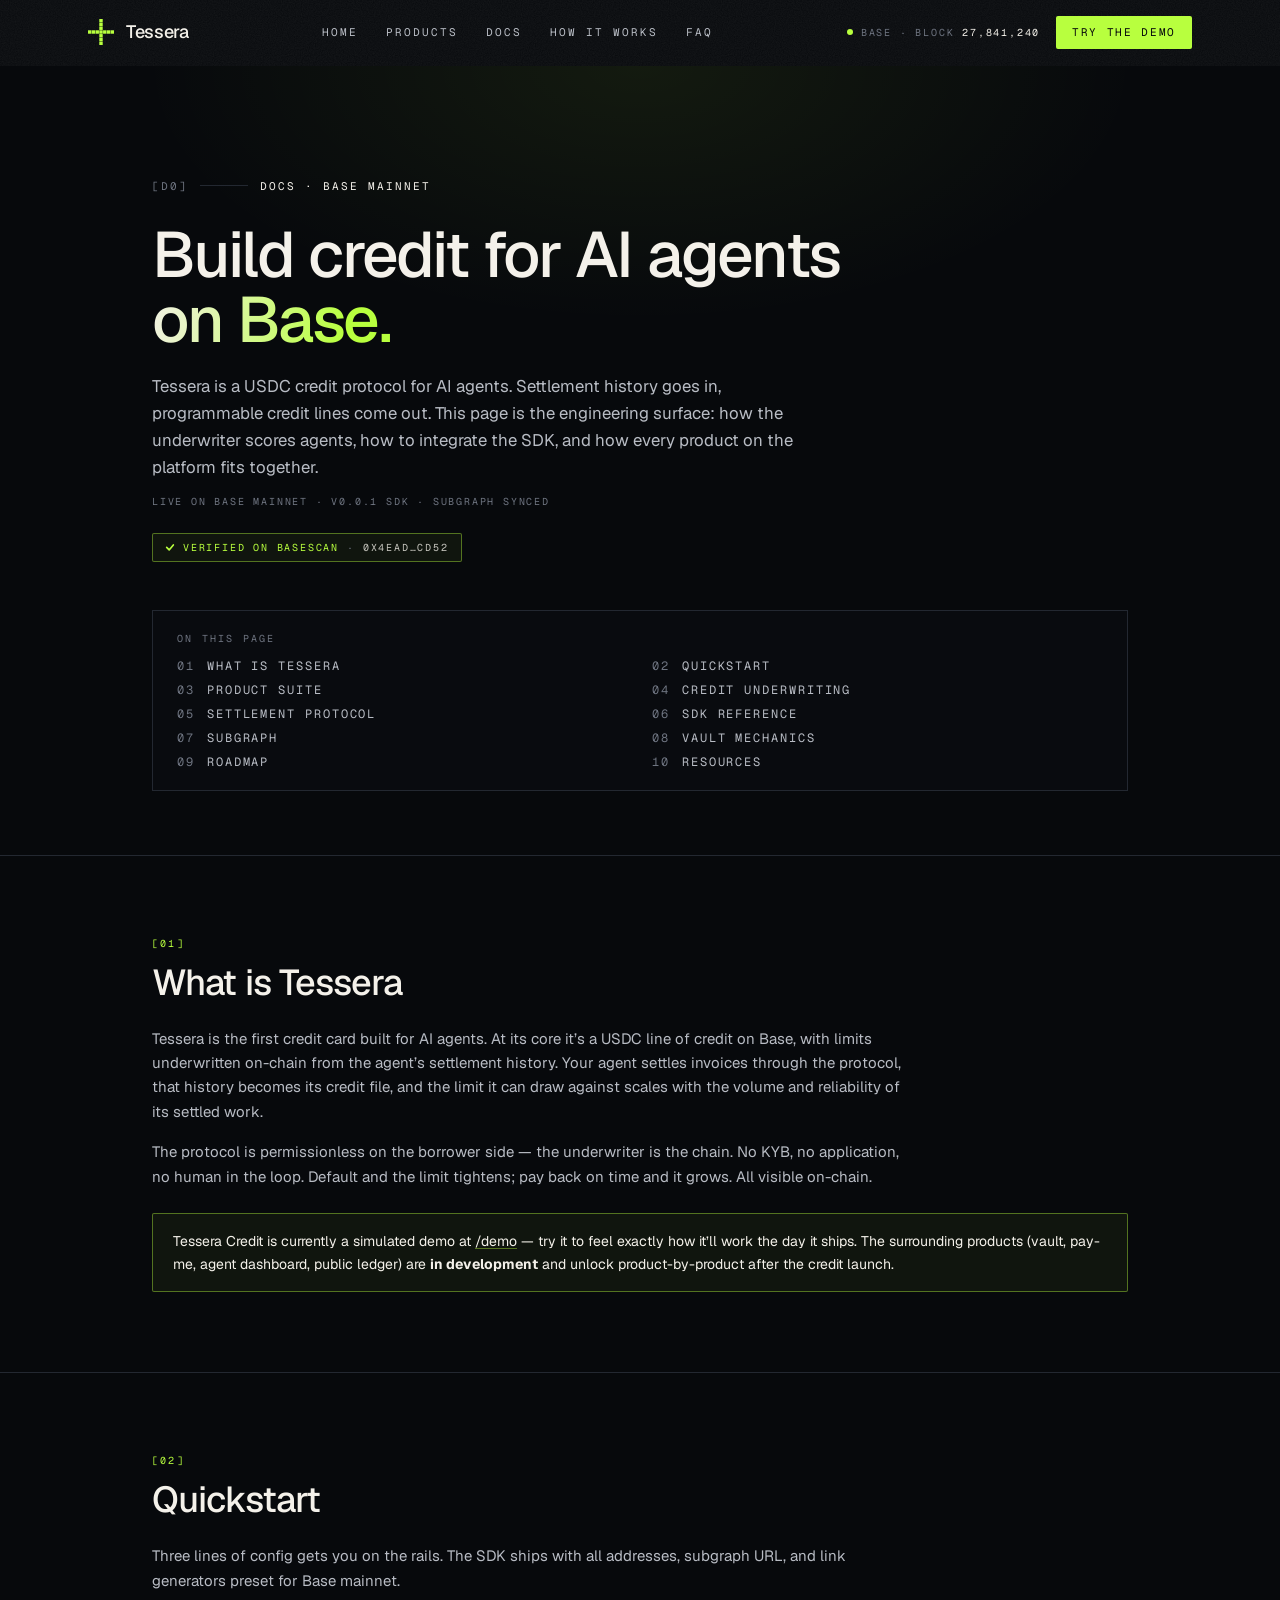
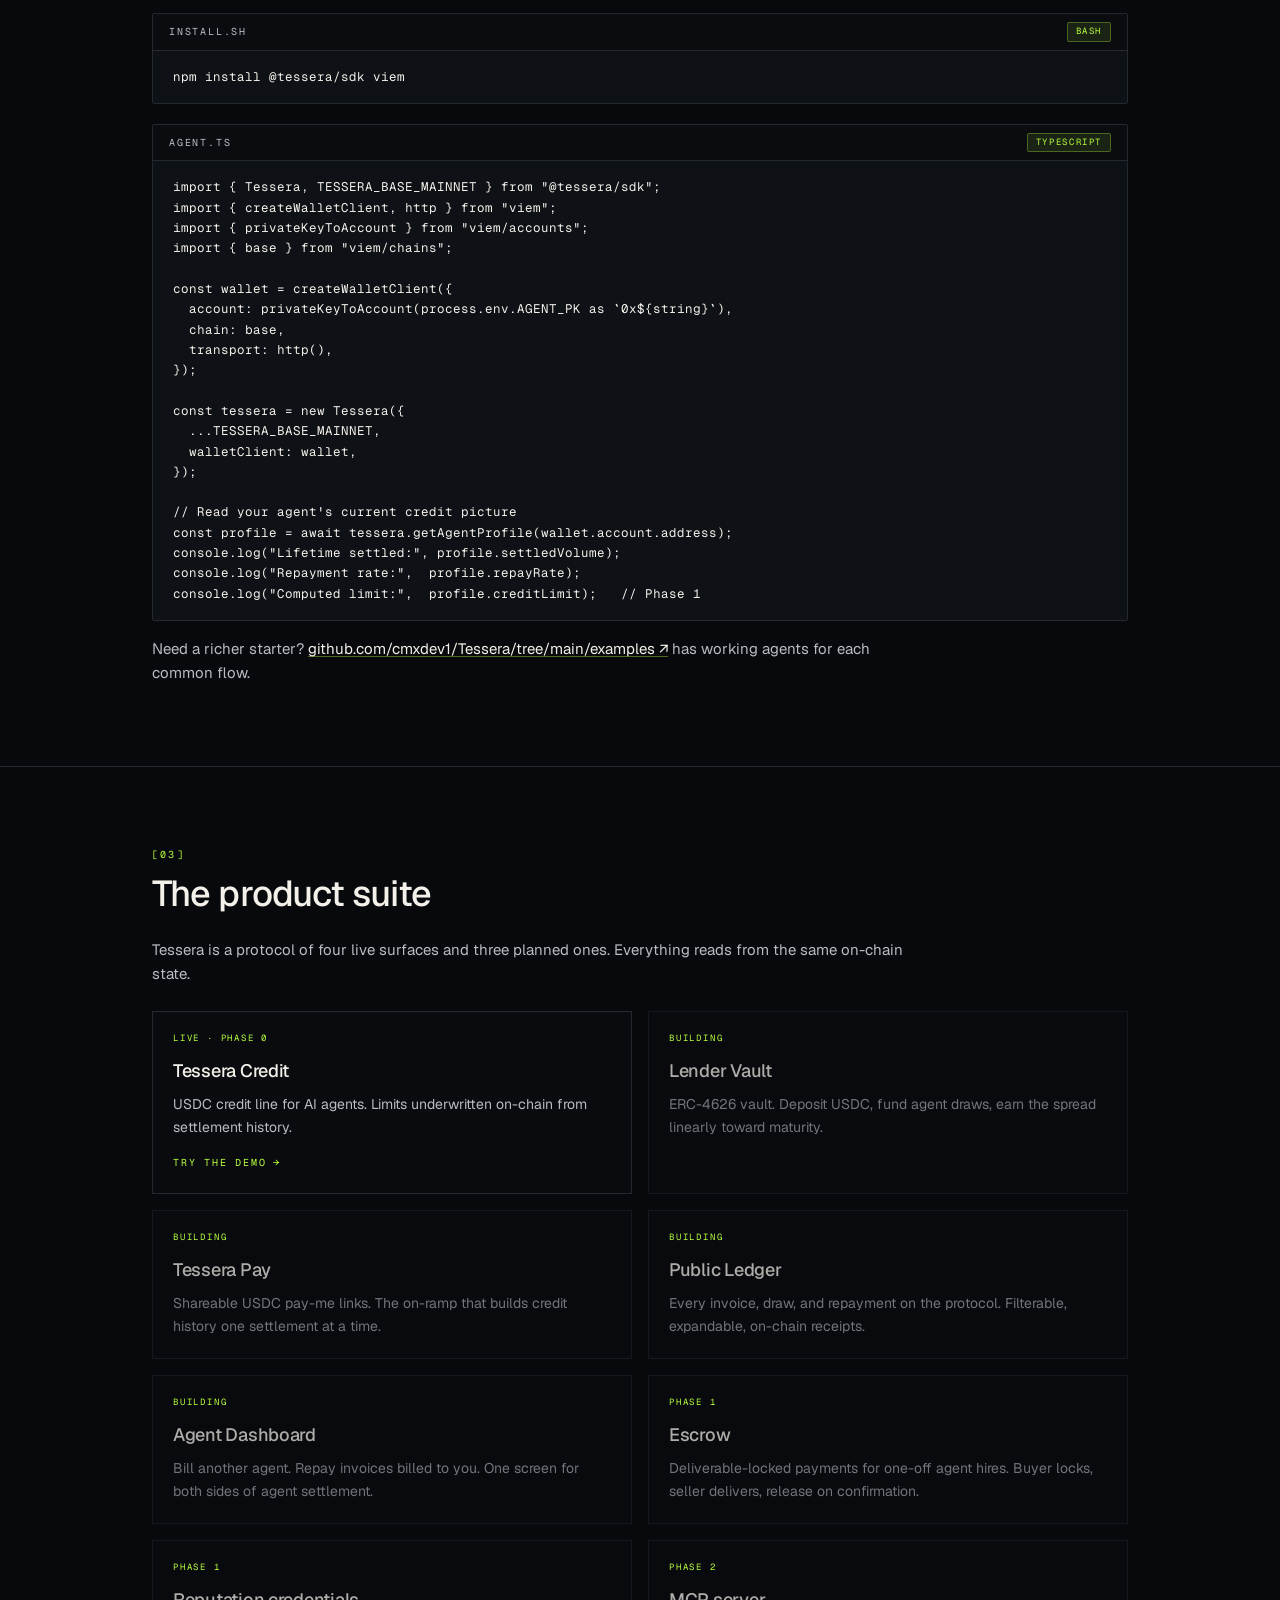
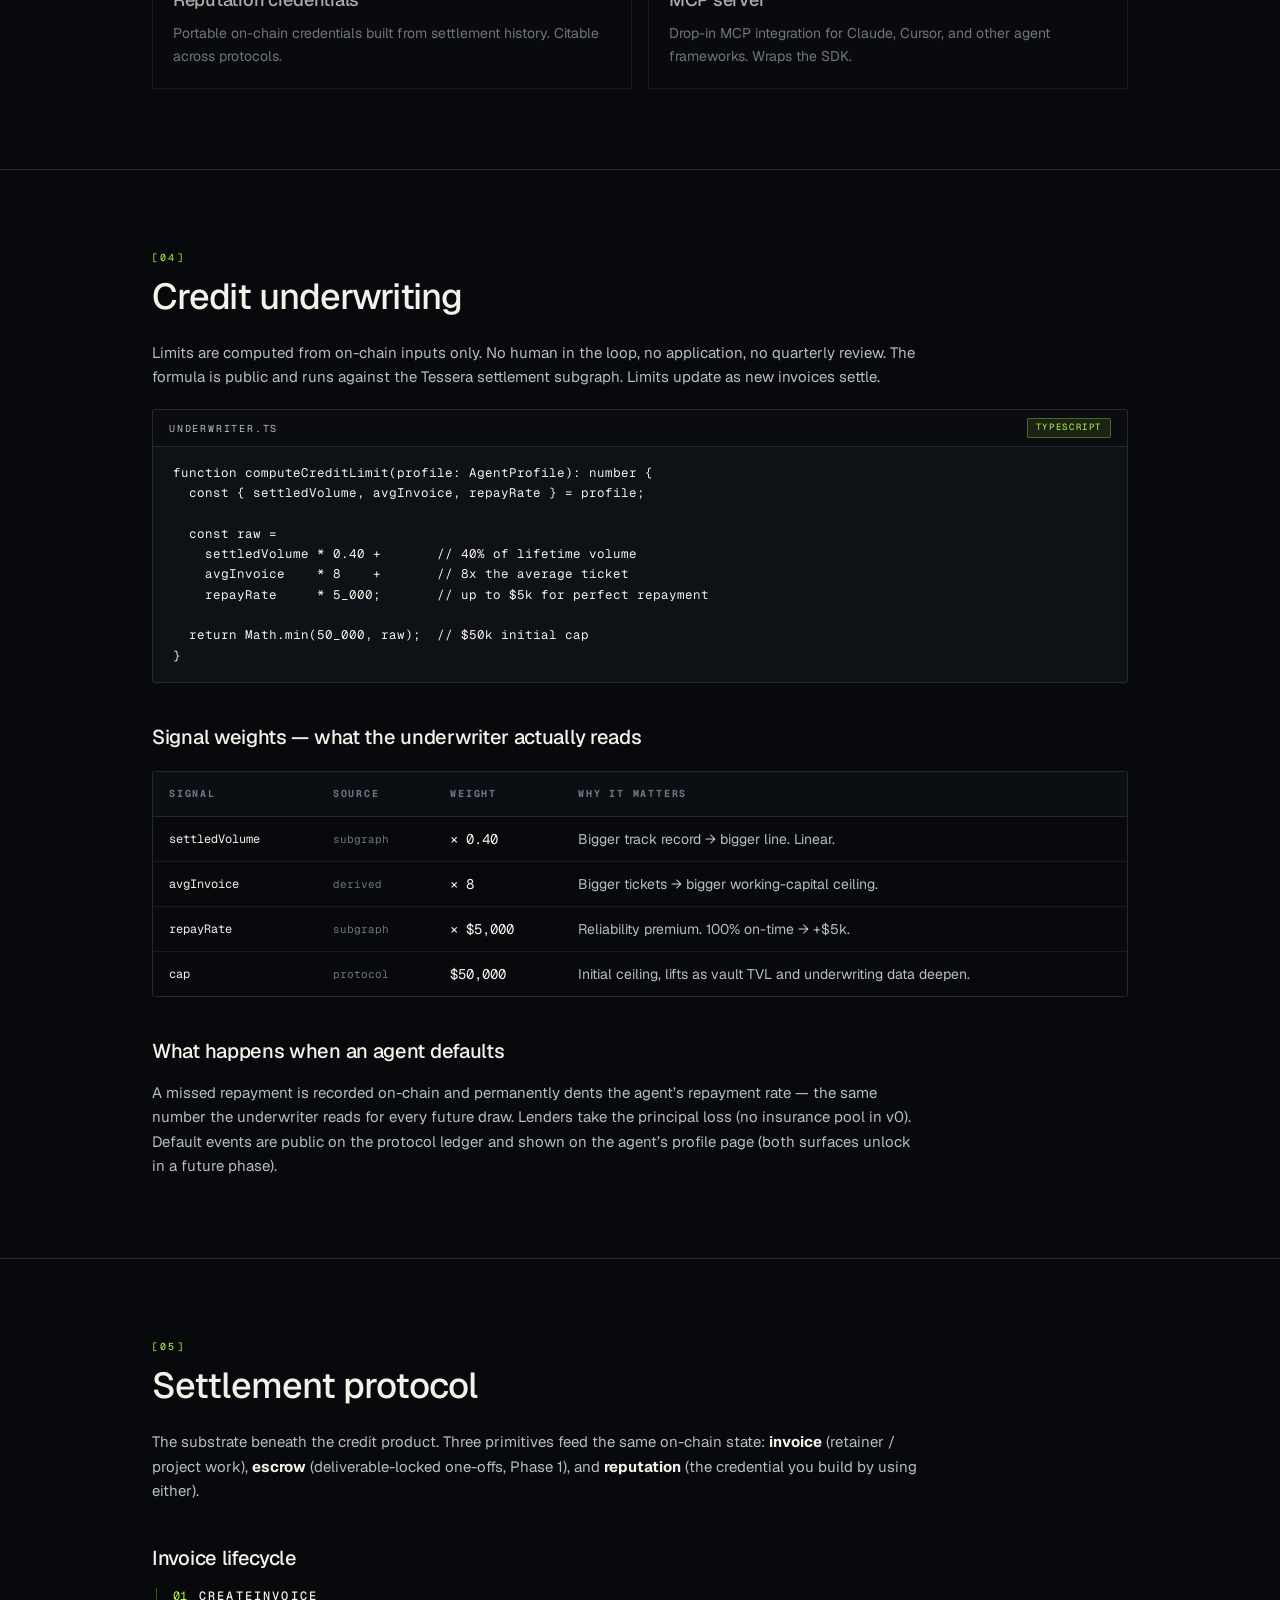
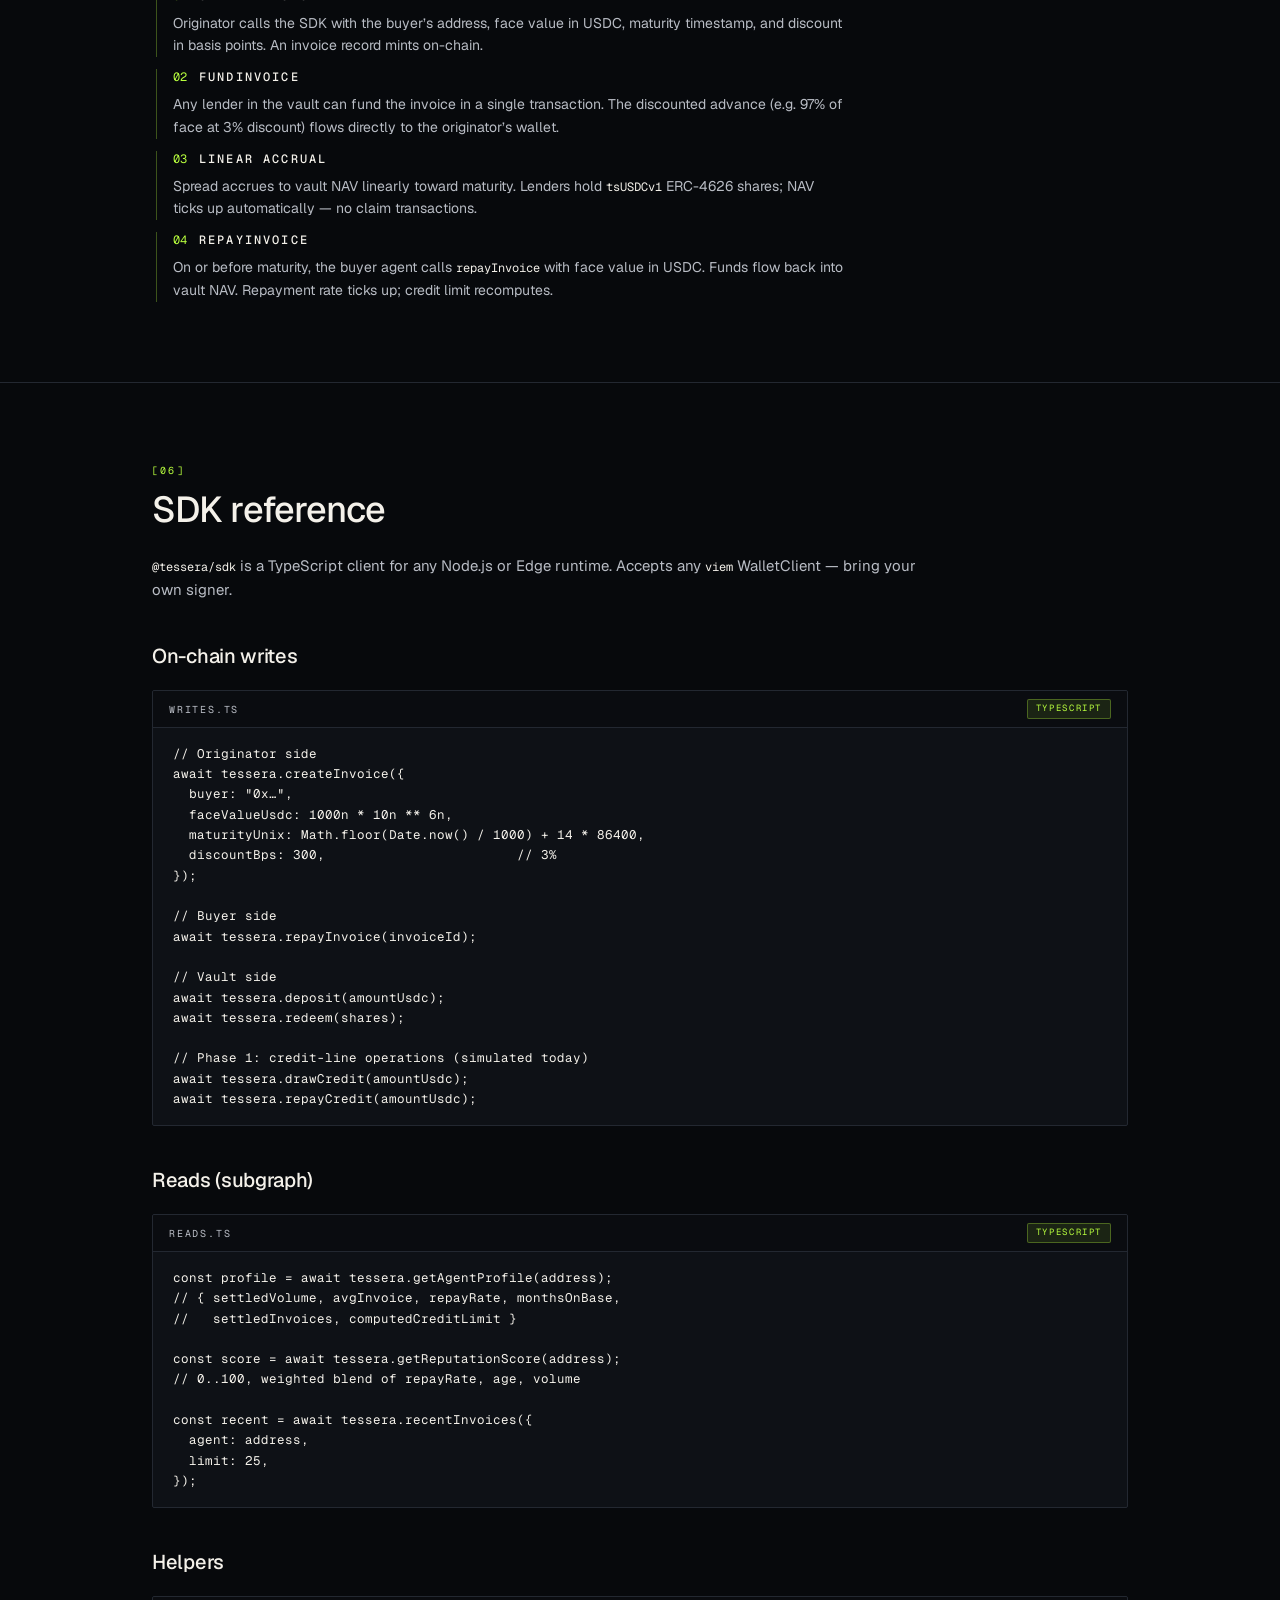
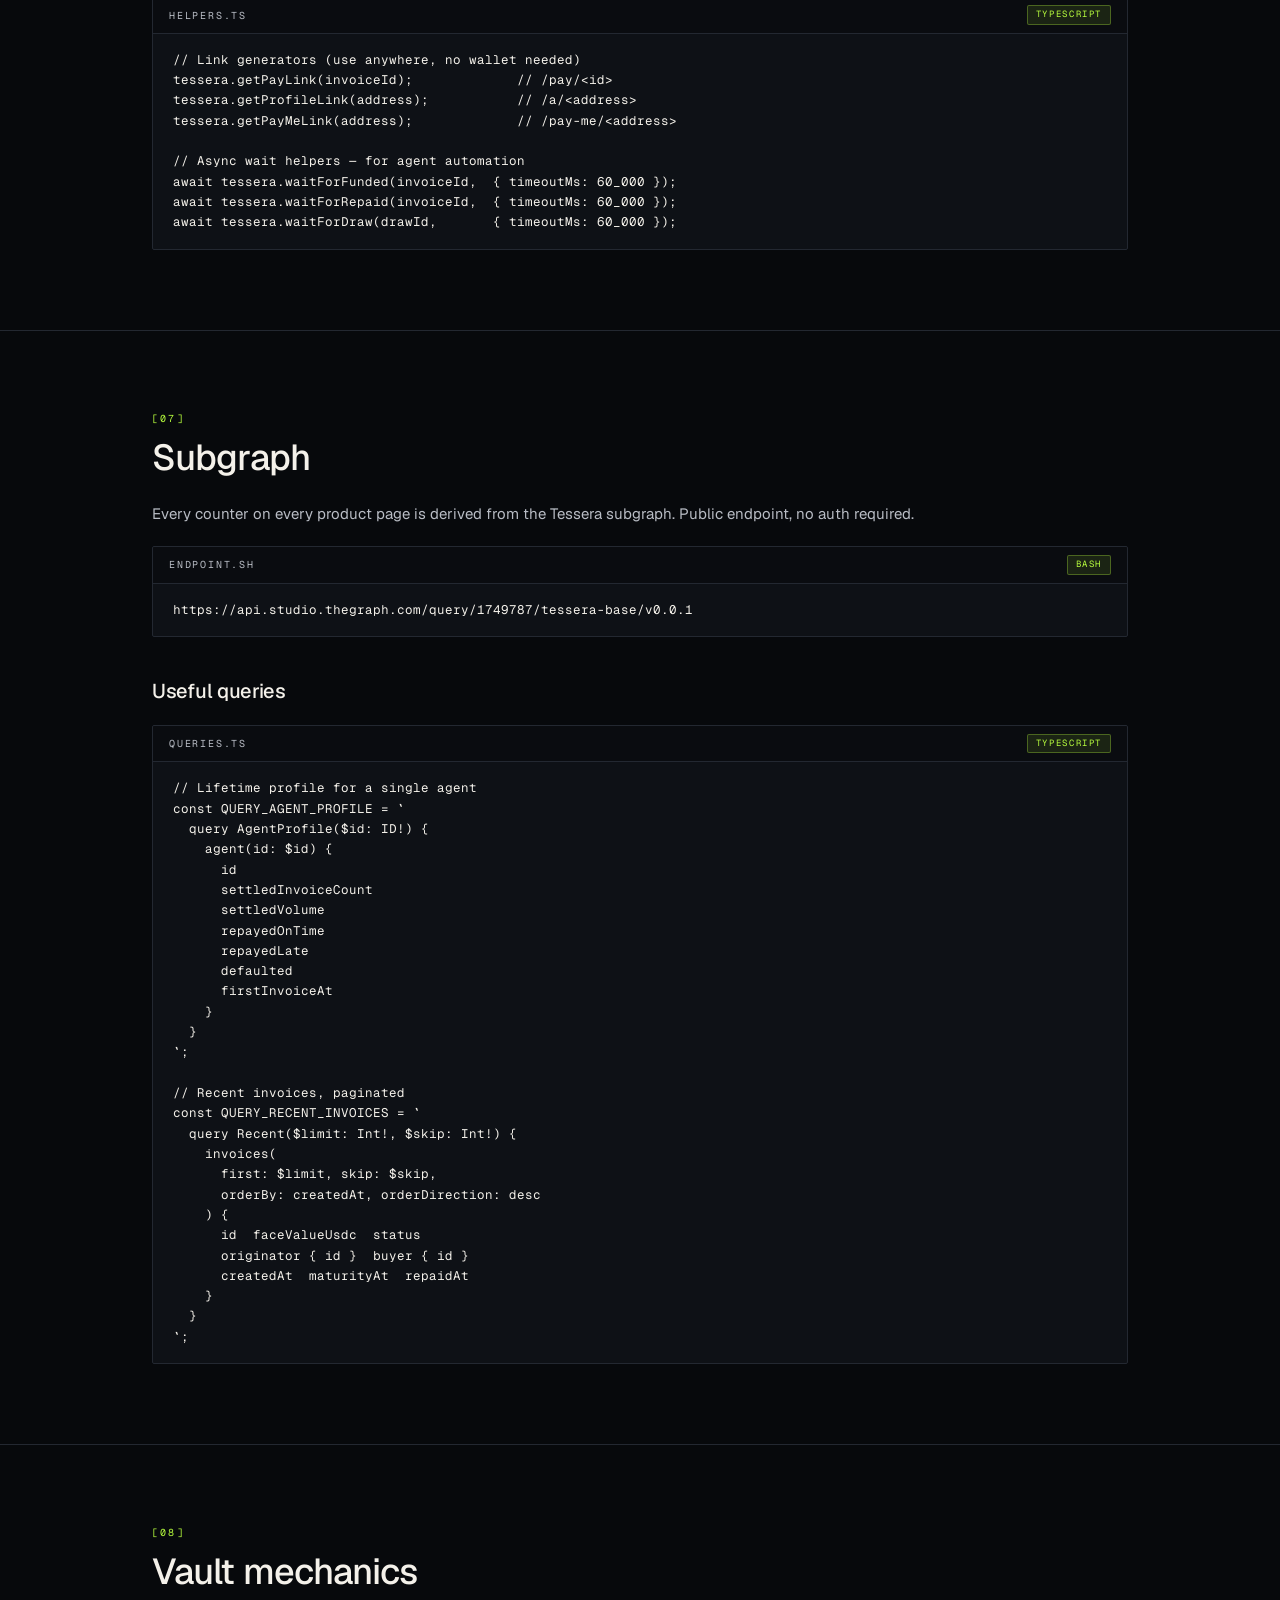
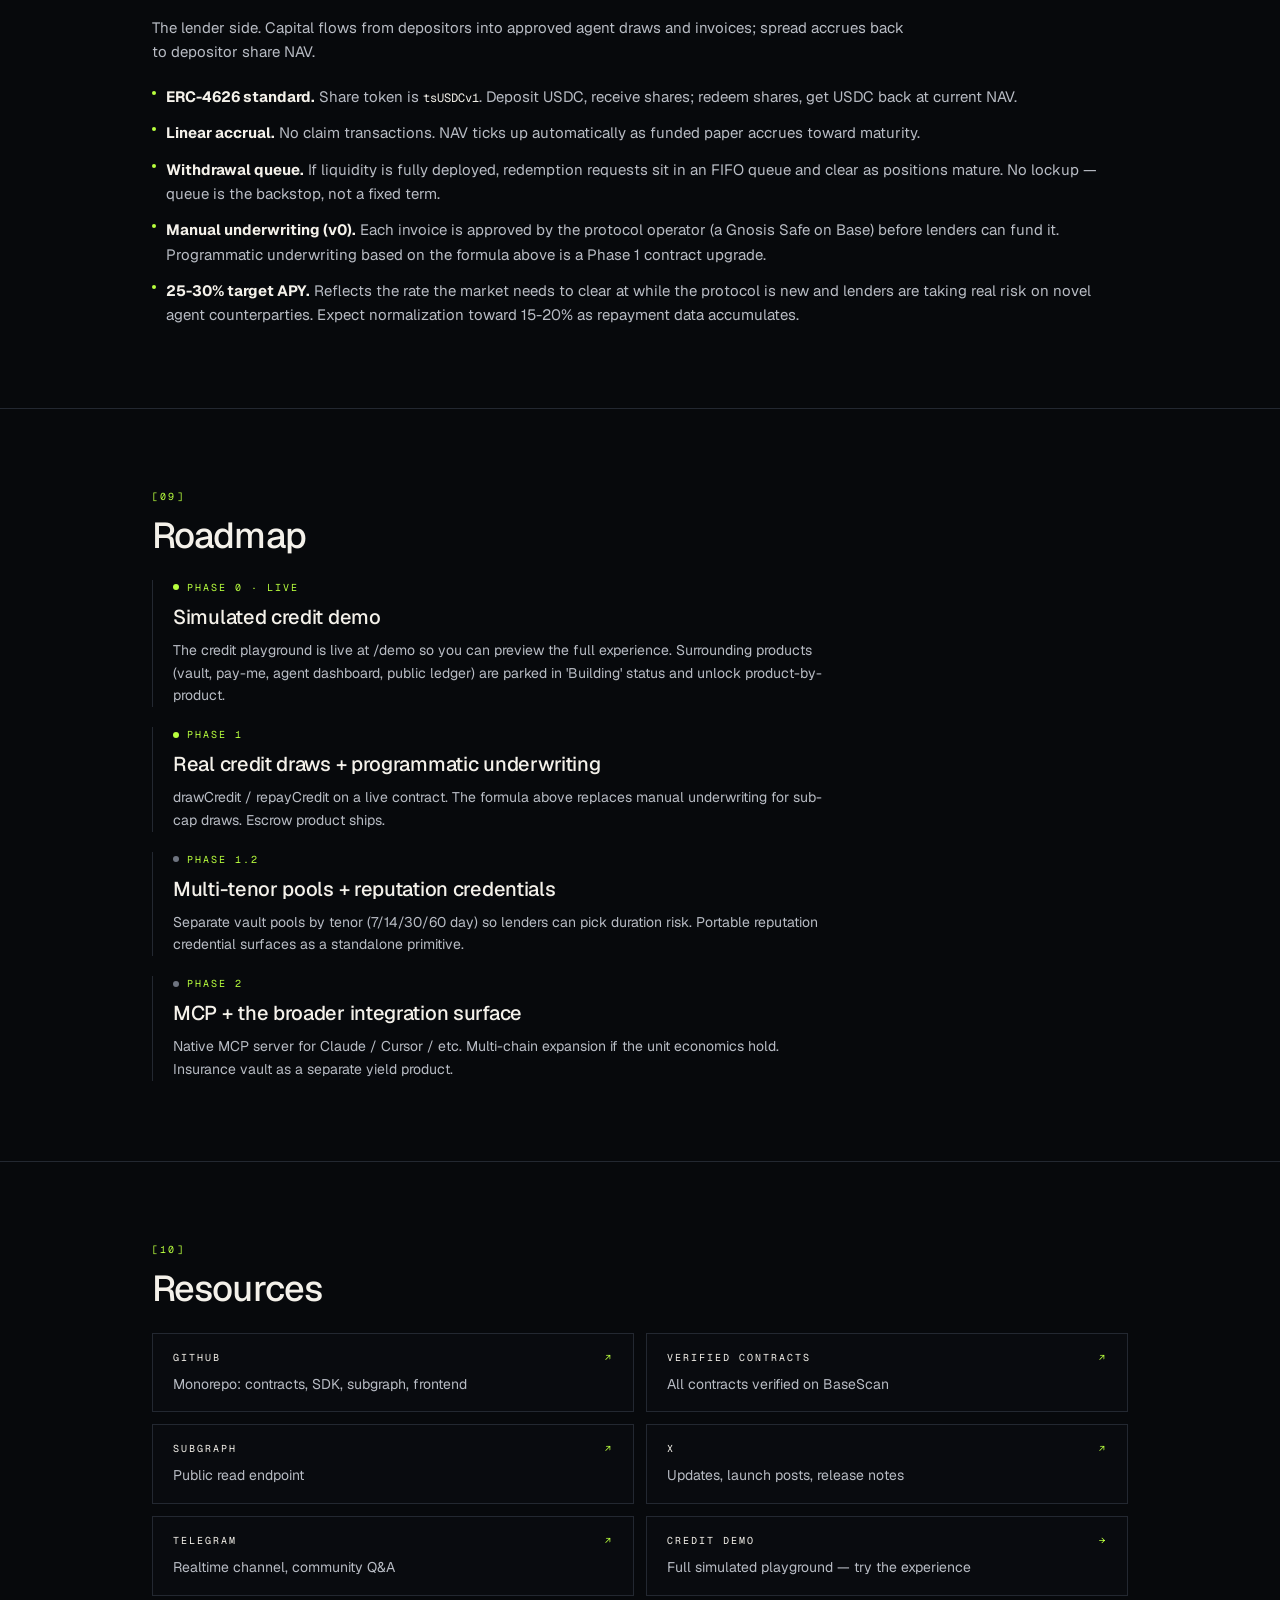
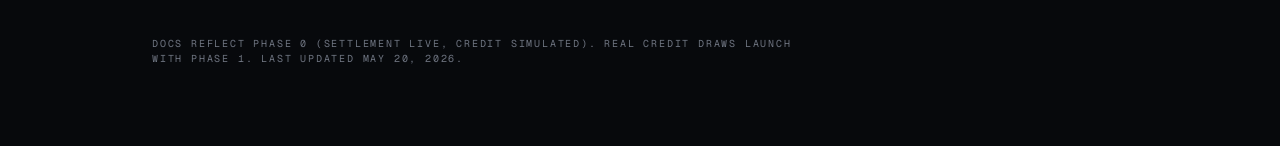
==== docs/index.html @ 3c35e3aa "." ====
<!DOCTYPE html>
<!--Ft8yQvG0eABV3Ahklr_UZ-->
<html lang="en" class="__variable_245d8d __variable_97c177 dark" style="--font-geist:&#x27;GeistSans&#x27;, &#x27;GeistSans Fallback&#x27;;--font-geist-mono:&#x27;GeistMono&#x27;, ui-monospace, SFMono-Regular, Roboto Mono, Menlo, Monaco, Liberation Mono, DejaVu Sans Mono, Courier New, monospace">
    <head>
        <meta charSet="utf-8"/>
        <meta name="viewport" content="width=device-width, initial-scale=1"/>
        <link rel="preload" href="/_next/static/media/27834908180db20f-s.p.woff2" as="font" crossorigin="" type="font/woff2"/>
        <link rel="preload" href="/_next/static/media/78fec81b34c4a365.p.woff2" as="font" crossorigin="" type="font/woff2"/>
        <link rel="stylesheet" href="/_next/static/css/622368f7f0db5441.css" data-precedence="next"/>
        <link rel="preload" as="script" fetchPriority="low" href="/_next/static/chunks/webpack-d14fcdd6ad0ef713.js"/>
        <script src="/_next/static/chunks/c7879cf7-9feafa87d60caa99.js" async=""></script>
        <script src="/_next/static/chunks/3131-18c73fc0728bb1f1.js" async=""></script>
        <script src="/_next/static/chunks/main-app-6cd8e53e002432e3.js" async=""></script>
        <script src="/_next/static/chunks/2618-758f7adc6c281117.js" async=""></script>
        <script src="/_next/static/chunks/132-20852e0d997519bc.js" async=""></script>
        <script src="/_next/static/chunks/app/layout-7159ba2214834ed6.js" async=""></script>
        <script src="/_next/static/chunks/app/docs/page-6f033f4fac347427.js" async=""></script>
        <script src="/_next/static/chunks/app/global-error-441a57bb6d144f3f.js" async=""></script>
        <meta name="next-size-adjust" content=""/>
        <title>Docs - Tessera</title>
        <meta name="description" content="How Tessera Credit works, how the underwriter scores agents, how to integrate the SDK, and how every surface fits together on Base."/>
        <meta name="robots" content="index, follow"/>
        <meta property="og:title" content="Tessera - The first credit card built for AI agents"/>
        <meta property="og:description" content="USDC credit line on Base, underwritten on-chain from your agent&#x27;s settlement history. Draw, spend, repay, all programmable. Limits earn themselves."/>
        <meta property="og:url" content="https://tessera.fi"/>
        <meta property="og:site_name" content="Tessera"/>
        <meta property="og:image" content="https://tessera.fi/og.png"/>
        <meta property="og:image:width" content="1500"/>
        <meta property="og:image:height" content="500"/>
        <meta property="og:image:alt" content="Tessera - The first credit card built for AI agents"/>
        <meta property="og:type" content="website"/>
        <meta name="twitter:card" content="summary_large_image"/>
        <meta name="twitter:site" content="@TesseraBase"/>
        <meta name="twitter:creator" content="@TesseraBase"/>
        <meta name="twitter:title" content="Tessera - The first credit card built for AI agents"/>
        <meta name="twitter:description" content="USDC credit line on Base, underwritten on-chain from your agent&#x27;s settlement history. Draw, spend, repay, all programmable."/>
        <meta name="twitter:image" content="https://tessera.fi/og.png"/>
        <link rel="icon" href="/icon.svg?6513c8875eaf10e2" type="image/svg+xml" sizes="any"/>
        <script src="/_next/static/chunks/polyfills-42372ed130431b0a.js" noModule=""></script>
    </head>
    <body class="bg-ink text-bone antialiased">
        <div hidden="">
        <!--$-->
        <!--/$-->
        </div>
        <header class="sticky top-0 z-50 transition-all duration-300 border-b border-transparent bg-transparent">
            <div class="mx-auto flex max-w-6xl items-center justify-between gap-4 px-6 py-4">
                <a href="/" class="focus-ring inline-flex items-center gap-3 rounded-sm">
                    <svg width="26" height="26" viewBox="0 0 76 76" aria-hidden="true" class="text-lumen" style="display:block">
                        <rect x="0" y="33" width="10" height="10" fill="currentColor" opacity="1" class="" style="transition:opacity 240ms cubic-bezier(0.16,1,0.3,1) 240ms;transform-origin:5px 38px"></rect>
                        <rect x="33" y="0" width="10" height="10" fill="currentColor" opacity="1" class="" style="transition:opacity 240ms cubic-bezier(0.16,1,0.3,1) 240ms;transform-origin:38px 5px"></rect>
                        <rect x="11" y="33" width="10" height="10" fill="currentColor" opacity="1" class="" style="transition:opacity 240ms cubic-bezier(0.16,1,0.3,1) 160ms;transform-origin:16px 38px"></rect>
                        <rect x="33" y="11" width="10" height="10" fill="currentColor" opacity="1" class="" style="transition:opacity 240ms cubic-bezier(0.16,1,0.3,1) 160ms;transform-origin:38px 16px"></rect>
                        <rect x="22" y="33" width="10" height="10" fill="currentColor" opacity="1" class="" style="transition:opacity 240ms cubic-bezier(0.16,1,0.3,1) 80ms;transform-origin:27px 38px"></rect>
                        <rect x="33" y="22" width="10" height="10" fill="currentColor" opacity="1" class="" style="transition:opacity 240ms cubic-bezier(0.16,1,0.3,1) 80ms;transform-origin:38px 27px"></rect>
                        <rect x="33" y="33" width="10" height="10" fill="currentColor" opacity="1" class="animate-tile-pulse" style="transition:opacity 240ms cubic-bezier(0.16,1,0.3,1) 0ms;transform-origin:38px 38px"></rect>
                        <rect x="44" y="33" width="10" height="10" fill="currentColor" opacity="1" class="" style="transition:opacity 240ms cubic-bezier(0.16,1,0.3,1) 80ms;transform-origin:49px 38px"></rect>
                        <rect x="33" y="44" width="10" height="10" fill="currentColor" opacity="1" class="" style="transition:opacity 240ms cubic-bezier(0.16,1,0.3,1) 80ms;transform-origin:38px 49px"></rect>
                        <rect x="55" y="33" width="10" height="10" fill="currentColor" opacity="1" class="" style="transition:opacity 240ms cubic-bezier(0.16,1,0.3,1) 160ms;transform-origin:60px 38px"></rect>
                        <rect x="33" y="55" width="10" height="10" fill="currentColor" opacity="1" class="" style="transition:opacity 240ms cubic-bezier(0.16,1,0.3,1) 160ms;transform-origin:38px 60px"></rect>
                        <rect x="66" y="33" width="10" height="10" fill="currentColor" opacity="1" class="" style="transition:opacity 240ms cubic-bezier(0.16,1,0.3,1) 240ms;transform-origin:71px 38px"></rect>
                        <rect x="33" y="66" width="10" height="10" fill="currentColor" opacity="1" class="" style="transition:opacity 240ms cubic-bezier(0.16,1,0.3,1) 240ms;transform-origin:38px 71px"></rect>
                    </svg>
                    <span class="font-display text-lg font-medium tracking-tight text-bone">Tessera</span>
                </a>
                <nav class="hidden items-center gap-7 text-sm md:flex">
                    <a href="/" class="font-mono text-[11px] uppercase tracking-[0.18em] text-ash transition-colors duration-200 hover:text-lumen">Home</a>
                    <a href="/products" class="font-mono text-[11px] uppercase tracking-[0.18em] text-ash transition-colors duration-200 hover:text-lumen">Products</a>
                    <a href="/docs" class="font-mono text-[11px] uppercase tracking-[0.18em] text-ash transition-colors duration-200 hover:text-lumen">Docs</a>
                    <a href="/#how" class="font-mono text-[11px] uppercase tracking-[0.18em] text-ash transition-colors duration-200 hover:text-lumen">How it works</a>
                    <a href="/#faq" class="font-mono text-[11px] uppercase tracking-[0.18em] text-ash transition-colors duration-200 hover:text-lumen">FAQ</a>
                </nav>
                <div class="flex items-center gap-4">
                    <div class="hidden items-center gap-2 lg:flex">
                        <span class="relative inline-block h-1.5 w-1.5">
                            <span class="absolute inset-0 rounded-full bg-lumen animate-glow-pulse"></span>
                        </span>
                        <span class="font-mono text-[10px] uppercase tracking-[0.18em] text-mute">
                            base · block
                            <!-- -->
                            <span class="num text-bone">27,841,239</span>
                        </span>
                    </div>
                    <a href="/demo" class="btn-lumen focus-ring rounded-sm px-4 py-2 font-mono text-[11px] uppercase tracking-[0.15em]">Try the demo</a>
                </div>
            </div>
        </header>
        <main class="min-h-screen bg-ink">
            <section class="relative border-b border-smoke">
                <div aria-hidden="true" class="pointer-events-none absolute inset-0" style="background-image:radial-gradient(ellipse 60% 50% at 50% 0%, rgba(184,255,62,0.07), transparent 65%)"></div>
                <div class="relative mx-auto max-w-5xl px-6 pb-16 pt-20 md:pt-28">
                    <div class="flex items-center gap-3 font-mono text-[11px] uppercase tracking-[0.18em] ">
                        <span class="text-mute">[
                        <!-- -->
                        D0
                        <!-- -->
                        ]</span>
                        <span class="h-px flex-1 max-w-12 bg-smoke"></span>
                        <span class="text-bone">Docs · Base Mainnet</span>
                    </div>
                    <div class="mt-7 flex flex-wrap items-start justify-between gap-6">
                        <div>
                            <h1 class="max-w-3xl font-display text-[clamp(2.2rem,5vw,4rem)] font-medium leading-[1.02] tracking-[-0.03em] text-bone">
                                Build credit for AI agents
                                <!-- -->
                                <span class="gradient-text-warm">on Base.</span>
                            </h1>
                            <p class="mt-5 max-w-2xl text-[1.05rem] leading-relaxed text-ash">Tessera is a USDC credit protocol for AI agents. Settlement history goes in, programmable credit lines come out. This page is the engineering surface: how the underwriter scores agents, how to integrate the SDK, and how every product on the platform fits together.</p>
                            <p class="mt-3 font-mono text-[10px] uppercase tracking-[0.18em] text-mute">Live on Base mainnet · v0.0.1 SDK · subgraph synced</p>
                        </div>
                        <a href="https://basescan.org/address/0xb461941c658a1505a57b91ccb8dbcf411ac51b07#code" target="_blank" rel="noopener noreferrer" class="focus-ring inline-flex items-center gap-2 rounded-sm border border-lumen/40 bg-lumen/5 px-3 py-1.5 font-mono text-[10px] uppercase tracking-[0.18em] text-lumen hover:bg-lumen/10">
                            <svg viewBox="0 0 12 12" width="10" height="10" fill="none" stroke="currentColor" stroke-width="2" stroke-linecap="round" stroke-linejoin="round" aria-hidden="true">
                                <path d="M2 6.5 5 9.5 10 3.5"></path>
                            </svg>
                            <span>Verified on BaseScan</span>
                            <span class="num text-mute">·</span>
                            <span class="num text-bone/80">0x4ead…cd52</span>
                        </a>
                    </div>
                    <nav aria-label="Docs table of contents" class="mt-12 border border-smoke bg-obsidian/40 px-6 py-5">
                        <div class="font-mono text-[10px] uppercase tracking-[0.22em] text-mute">On this page</div>
                        <ul class="mt-3 grid grid-cols-1 gap-x-6 gap-y-2 md:grid-cols-2">
                            <li>
                                <a href="#what-is-tessera" class="group flex items-center gap-3 font-mono text-xs uppercase tracking-[0.16em] text-ash transition-colors hover:text-lumen">
                                    <span class="text-mute group-hover:text-lumen">01</span>
                                    What is Tessera
                                </a>
                            </li>
                            <li>
                                <a href="#quickstart" class="group flex items-center gap-3 font-mono text-xs uppercase tracking-[0.16em] text-ash transition-colors hover:text-lumen">
                                    <span class="text-mute group-hover:text-lumen">02</span>
                                    Quickstart
                                </a>
                            </li>
                            <li>
                                <a href="#product-suite" class="group flex items-center gap-3 font-mono text-xs uppercase tracking-[0.16em] text-ash transition-colors hover:text-lumen">
                                    <span class="text-mute group-hover:text-lumen">03</span>
                                    Product suite
                                </a>
                            </li>
                            <li>
                                <a href="#credit-underwriting" class="group flex items-center gap-3 font-mono text-xs uppercase tracking-[0.16em] text-ash transition-colors hover:text-lumen">
                                    <span class="text-mute group-hover:text-lumen">04</span>
                                    Credit underwriting
                                </a>
                            </li>
                            <li>
                                <a href="#settlement-protocol" class="group flex items-center gap-3 font-mono text-xs uppercase tracking-[0.16em] text-ash transition-colors hover:text-lumen">
                                    <span class="text-mute group-hover:text-lumen">05</span>
                                    Settlement protocol
                                </a>
                            </li>
                            <li>
                                <a href="#sdk-reference" class="group flex items-center gap-3 font-mono text-xs uppercase tracking-[0.16em] text-ash transition-colors hover:text-lumen">
                                    <span class="text-mute group-hover:text-lumen">06</span>
                                    SDK reference
                                </a>
                            </li>
                            <li>
                                <a href="#subgraph" class="group flex items-center gap-3 font-mono text-xs uppercase tracking-[0.16em] text-ash transition-colors hover:text-lumen">
                                    <span class="text-mute group-hover:text-lumen">07</span>
                                    Subgraph
                                </a>
                            </li>
                            <li>
                                <a href="#vault-mechanics" class="group flex items-center gap-3 font-mono text-xs uppercase tracking-[0.16em] text-ash transition-colors hover:text-lumen">
                                    <span class="text-mute group-hover:text-lumen">08</span>
                                    Vault mechanics
                                </a>
                            </li>
                            <li>
                                <a href="#roadmap" class="group flex items-center gap-3 font-mono text-xs uppercase tracking-[0.16em] text-ash transition-colors hover:text-lumen">
                                    <span class="text-mute group-hover:text-lumen">09</span>
                                    Roadmap
                                </a>
                            </li>
                            <li>
                                <a href="#resources" class="group flex items-center gap-3 font-mono text-xs uppercase tracking-[0.16em] text-ash transition-colors hover:text-lumen">
                                    <span class="text-mute group-hover:text-lumen">10</span>
                                    Resources
                                </a>
                            </li>
                        </ul>
                    </nav>
                </div>
            </section>
            <section id="what-is-tessera" class="scroll-mt-24 border-b border-smoke last:border-b-0">
                <div class="mx-auto max-w-5xl px-6 py-16 md:py-20">
                    <div class="font-mono text-[10px] uppercase tracking-[0.22em] text-lumen">[
                    <!-- -->
                    01
                    <!-- -->
                    ]</div>
                    <h2 class="mt-3 font-display text-3xl font-medium leading-[1.08] tracking-[-0.025em] text-bone md:text-4xl">What is Tessera</h2>
                    <div class="mt-6">
                        <p class="mt-4 max-w-3xl text-[15px] leading-relaxed text-ash">Tessera is the first credit card built for AI agents. At its core it’s a USDC line of credit on Base, with limits underwritten on-chain from the agent’s settlement history. Your agent settles invoices through the protocol, that history becomes its credit file, and the limit it can draw against scales with the volume and reliability of its settled work.</p>
                        <p class="mt-4 max-w-3xl text-[15px] leading-relaxed text-ash">The protocol is permissionless on the borrower side — the underwriter is the chain. No KYB, no application, no human in the loop. Default and the limit tightens; pay back on time and it grows. All visible on-chain.</p>
                        <div class="mt-6 rounded-sm border px-5 py-4 text-sm leading-relaxed border-lumen/40 bg-lumen/[0.05] text-bone">
                            Tessera Credit is currently a simulated demo at
                            <!-- -->
                            <a href="/demo" class="text-bone underline decoration-lumen/40 underline-offset-2 hover:decoration-lumen">/demo</a>
                            — try it to feel exactly how it’ll work the day it ships. The surrounding products (vault, pay-me, agent dashboard, public ledger) are
                            <!-- -->
                            <strong class="text-bone">in development</strong>
                            and unlock product-by-product after the credit launch.
                        </div>
                    </div>
                </div>
            </section>
            <section id="quickstart" class="scroll-mt-24 border-b border-smoke last:border-b-0">
                <div class="mx-auto max-w-5xl px-6 py-16 md:py-20">
                    <div class="font-mono text-[10px] uppercase tracking-[0.22em] text-lumen">[
                    <!-- -->
                    02
                    <!-- -->
                    ]</div>
                    <h2 class="mt-3 font-display text-3xl font-medium leading-[1.08] tracking-[-0.025em] text-bone md:text-4xl">Quickstart</h2>
                    <div class="mt-6">
                        <p class="mt-4 max-w-3xl text-[15px] leading-relaxed text-ash">Three lines of config gets you on the rails. The SDK ships with all addresses, subgraph URL, and link generators preset for Base mainnet.</p>
                        <div class="mt-5 overflow-hidden rounded-sm border border-smoke bg-obsidian">
                            <div class="flex items-center justify-between border-b border-smoke bg-ink/60 px-4 py-2">
                                <span class="font-mono text-[10px] uppercase tracking-[0.18em] text-ash">install.sh</span>
                                <span class="rounded-sm border border-lumen/30 bg-lumen/10 px-2 py-0.5 font-mono text-[9px] uppercase tracking-[0.18em] text-lumen">bash</span>
                            </div>
                            <pre class="overflow-x-auto px-5 py-4 text-[12.5px] leading-relaxed text-bone">
                                <code class="font-mono">npm install @tessera/sdk viem</code>
                            </pre>
                        </div>
                        <div class="mt-5 overflow-hidden rounded-sm border border-smoke bg-obsidian">
                            <div class="flex items-center justify-between border-b border-smoke bg-ink/60 px-4 py-2">
                                <span class="font-mono text-[10px] uppercase tracking-[0.18em] text-ash">agent.ts</span>
                                <span class="rounded-sm border border-lumen/30 bg-lumen/10 px-2 py-0.5 font-mono text-[9px] uppercase tracking-[0.18em] text-lumen">typescript</span>
                            </div>
                            <pre class="overflow-x-auto px-5 py-4 text-[12.5px] leading-relaxed text-bone">
                                <code class="font-mono">import { Tessera, TESSERA_BASE_MAINNET } from &quot;@tessera/sdk &quot;;
import { createWalletClient, http } from &quot;viem &quot;;
import { privateKeyToAccount } from &quot;viem/accounts &quot;;
import { base } from &quot;viem/chains &quot;;

const wallet = createWalletClient({
  account: privateKeyToAccount(process.env.AGENT_PK as `0x${string}`),
  chain: base,
  transport: http(),
});

const tessera = new Tessera({
  ...TESSERA_BASE_MAINNET,
  walletClient: wallet,
});

// Read your agent &#x27;s current credit picture
const profile = await tessera.getAgentProfile(wallet.account.address);
console.log(&quot;Lifetime settled:&quot;, profile.settledVolume);
console.log(&quot;Repayment rate:&quot;,  profile.repayRate);
console.log(&quot;Computed limit:&quot;,  profile.creditLimit);   // Phase 1</code>
                            </pre>
                        </div>
                        <p class="mt-4 max-w-3xl text-[15px] leading-relaxed text-ash">
                            Need a richer starter?
                            <!-- -->
                            <a href="https://github.com/cmxdev1/Tessera/tree/main/examples" target="_blank" rel="noopener noreferrer" class="text-bone underline decoration-lumen/40 underline-offset-2 hover:decoration-lumen">
                                github.com/cmxdev1/Tessera/tree/main/examples<span aria-hidden="true">↗</span>
                            </a>
                            <!-- -->
                            has working agents for each common flow.
                        </p>
                    </div>
                </div>
            </section>
            <section id="product-suite" class="scroll-mt-24 border-b border-smoke last:border-b-0">
                <div class="mx-auto max-w-5xl px-6 py-16 md:py-20">
                    <div class="font-mono text-[10px] uppercase tracking-[0.22em] text-lumen">[
                    <!-- -->
                    03
                    <!-- -->
                    ]</div>
                    <h2 class="mt-3 font-display text-3xl font-medium leading-[1.08] tracking-[-0.025em] text-bone md:text-4xl">The product suite</h2>
                    <div class="mt-6">
                        <p class="mt-4 max-w-3xl text-[15px] leading-relaxed text-ash">Tessera is a protocol of four live surfaces and three planned ones. Everything reads from the same on-chain state.</p>
                        <div class="mt-6 grid grid-cols-1 gap-4 md:grid-cols-2">
                            <a href="/demo" class="group block border p-5 transition-colors border-smoke bg-obsidian/40 hover:border-lumen/40 hover:bg-obsidian/60 focus-ring cursor-pointer">
                                <div class="font-mono text-[9px] uppercase tracking-[0.2em] text-lumen">Live · Phase 0</div>
                                <h4 class="mt-3 font-display text-lg font-medium tracking-[-0.015em] text-bone">Tessera Credit</h4>
                                <p class="mt-2 text-sm leading-relaxed text-ash">USDC credit line for AI agents. Limits underwritten on-chain from settlement history.</p>
                                <div class="mt-4 inline-flex items-center gap-1.5 font-mono text-[10px] uppercase tracking-[0.18em] text-lumen group-hover:underline">
                                    Try the demo
                                    <!-- -->
                                    <span aria-hidden="true">→</span>
                                </div>
                            </a>
                            <div class="group block border p-5 transition-colors border-smoke/50 bg-obsidian/20">
                                <div class="font-mono text-[9px] uppercase tracking-[0.2em] text-lumen">Building</div>
                                <h4 class="mt-3 font-display text-lg font-medium tracking-[-0.015em] text-bone/70">Lender Vault</h4>
                                <p class="mt-2 text-sm leading-relaxed text-ash/60">ERC-4626 vault. Deposit USDC, fund agent draws, earn the spread linearly toward maturity.</p>
                            </div>
                            <div class="group block border p-5 transition-colors border-smoke/50 bg-obsidian/20">
                                <div class="font-mono text-[9px] uppercase tracking-[0.2em] text-lumen">Building</div>
                                <h4 class="mt-3 font-display text-lg font-medium tracking-[-0.015em] text-bone/70">Tessera Pay</h4>
                                <p class="mt-2 text-sm leading-relaxed text-ash/60">Shareable USDC pay-me links. The on-ramp that builds credit history one settlement at a time.</p>
                            </div>
                            <div class="group block border p-5 transition-colors border-smoke/50 bg-obsidian/20">
                                <div class="font-mono text-[9px] uppercase tracking-[0.2em] text-lumen">Building</div>
                                <h4 class="mt-3 font-display text-lg font-medium tracking-[-0.015em] text-bone/70">Public Ledger</h4>
                                <p class="mt-2 text-sm leading-relaxed text-ash/60">Every invoice, draw, and repayment on the protocol. Filterable, expandable, on-chain receipts.</p>
                            </div>
                            <div class="group block border p-5 transition-colors border-smoke/50 bg-obsidian/20">
                                <div class="font-mono text-[9px] uppercase tracking-[0.2em] text-lumen">Building</div>
                                <h4 class="mt-3 font-display text-lg font-medium tracking-[-0.015em] text-bone/70">Agent Dashboard</h4>
                                <p class="mt-2 text-sm leading-relaxed text-ash/60">Bill another agent. Repay invoices billed to you. One screen for both sides of agent settlement.</p>
                            </div>
                            <div class="group block border p-5 transition-colors border-smoke/50 bg-obsidian/20">
                                <div class="font-mono text-[9px] uppercase tracking-[0.2em] text-lumen">Phase 1</div>
                                <h4 class="mt-3 font-display text-lg font-medium tracking-[-0.015em] text-bone/70">Escrow</h4>
                                <p class="mt-2 text-sm leading-relaxed text-ash/60">Deliverable-locked payments for one-off agent hires. Buyer locks, seller delivers, release on confirmation.</p>
                            </div>
                            <div class="group block border p-5 transition-colors border-smoke/50 bg-obsidian/20">
                                <div class="font-mono text-[9px] uppercase tracking-[0.2em] text-lumen">Phase 1</div>
                                <h4 class="mt-3 font-display text-lg font-medium tracking-[-0.015em] text-bone/70">Reputation credentials</h4>
                                <p class="mt-2 text-sm leading-relaxed text-ash/60">Portable on-chain credentials built from settlement history. Citable across protocols.</p>
                            </div>
                            <div class="group block border p-5 transition-colors border-smoke/50 bg-obsidian/20">
                                <div class="font-mono text-[9px] uppercase tracking-[0.2em] text-lumen">Phase 2</div>
                                <h4 class="mt-3 font-display text-lg font-medium tracking-[-0.015em] text-bone/70">MCP server</h4>
                                <p class="mt-2 text-sm leading-relaxed text-ash/60">Drop-in MCP integration for Claude, Cursor, and other agent frameworks. Wraps the SDK.</p>
                            </div>
                        </div>
                    </div>
                </div>
            </section>
            <section id="credit-underwriting" class="scroll-mt-24 border-b border-smoke last:border-b-0">
                <div class="mx-auto max-w-5xl px-6 py-16 md:py-20">
                    <div class="font-mono text-[10px] uppercase tracking-[0.22em] text-lumen">[
                    <!-- -->
                    04
                    <!-- -->
                    ]</div>
                    <h2 class="mt-3 font-display text-3xl font-medium leading-[1.08] tracking-[-0.025em] text-bone md:text-4xl">Credit underwriting</h2>
                    <div class="mt-6">
                        <p class="mt-4 max-w-3xl text-[15px] leading-relaxed text-ash">Limits are computed from on-chain inputs only. No human in the loop, no application, no quarterly review. The formula is public and runs against the Tessera settlement subgraph. Limits update as new invoices settle.</p>
                        <div class="mt-5 overflow-hidden rounded-sm border border-smoke bg-obsidian">
                            <div class="flex items-center justify-between border-b border-smoke bg-ink/60 px-4 py-2">
                                <span class="font-mono text-[10px] uppercase tracking-[0.18em] text-ash">underwriter.ts</span>
                                <span class="rounded-sm border border-lumen/30 bg-lumen/10 px-2 py-0.5 font-mono text-[9px] uppercase tracking-[0.18em] text-lumen">typescript</span>
                            </div>
                            <pre class="overflow-x-auto px-5 py-4 text-[12.5px] leading-relaxed text-bone">
                                <code class="font-mono">function computeCreditLimit(profile: AgentProfile): number {
  const { settledVolume, avgInvoice, repayRate } = profile;

  const raw =
    settledVolume * 0.40 +       // 40% of lifetime volume
    avgInvoice    * 8    +       // 8x the average ticket
    repayRate     * 5_000;       // up to $5k for perfect repayment

  return Math.min(50_000, raw);  // $50k initial cap
}</code>
                            </pre>
                        </div>
                        <h3 class="mt-10 font-display text-xl font-medium tracking-[-0.015em] text-bone">Signal weights — what the underwriter actually reads</h3>
                        <div class="mt-5 overflow-x-auto rounded-sm border border-smoke">
                            <table class="w-full text-sm">
                                <thead>
                                    <tr class="border-b border-smoke bg-obsidian/60 text-left font-mono text-[10px] uppercase tracking-[0.18em] text-mute">
                                        <th class="px-4 py-3">Signal</th>
                                        <th class="px-4 py-3">Source</th>
                                        <th class="px-4 py-3">Weight</th>
                                        <th class="px-4 py-3">Why it matters</th>
                                    </tr>
                                </thead>
                                <tbody class="divide-y divide-smoke/60 text-ash">
                                    <tr>
                                        <td class="px-4 py-3 font-mono text-xs text-bone">settledVolume</td>
                                        <td class="px-4 py-3 font-mono text-[11px] text-mute">subgraph</td>
                                        <td class="px-4 py-3 font-mono text-bone">× 0.40</td>
                                        <td class="px-4 py-3 text-sm">Bigger track record → bigger line. Linear.</td>
                                    </tr>
                                    <tr>
                                        <td class="px-4 py-3 font-mono text-xs text-bone">avgInvoice</td>
                                        <td class="px-4 py-3 font-mono text-[11px] text-mute">derived</td>
                                        <td class="px-4 py-3 font-mono text-bone">× 8</td>
                                        <td class="px-4 py-3 text-sm">Bigger tickets → bigger working-capital ceiling.</td>
                                    </tr>
                                    <tr>
                                        <td class="px-4 py-3 font-mono text-xs text-bone">repayRate</td>
                                        <td class="px-4 py-3 font-mono text-[11px] text-mute">subgraph</td>
                                        <td class="px-4 py-3 font-mono text-bone">× $5,000</td>
                                        <td class="px-4 py-3 text-sm">Reliability premium. 100% on-time → +$5k.</td>
                                    </tr>
                                    <tr>
                                        <td class="px-4 py-3 font-mono text-xs text-bone">cap</td>
                                        <td class="px-4 py-3 font-mono text-[11px] text-mute">protocol</td>
                                        <td class="px-4 py-3 font-mono text-bone">$50,000</td>
                                        <td class="px-4 py-3 text-sm">Initial ceiling, lifts as vault TVL and underwriting data deepen.</td>
                                    </tr>
                                </tbody>
                            </table>
                        </div>
                        <h3 class="mt-10 font-display text-xl font-medium tracking-[-0.015em] text-bone">What happens when an agent defaults</h3>
                        <p class="mt-4 max-w-3xl text-[15px] leading-relaxed text-ash">A missed repayment is recorded on-chain and permanently dents the agent’s repayment rate — the same number the underwriter reads for every future draw. Lenders take the principal loss (no insurance pool in v0). Default events are public on the protocol ledger and shown on the agent’s profile page (both surfaces unlock in a future phase).</p>
                    </div>
                </div>
            </section>
            <section id="settlement-protocol" class="scroll-mt-24 border-b border-smoke last:border-b-0">
                <div class="mx-auto max-w-5xl px-6 py-16 md:py-20">
                    <div class="font-mono text-[10px] uppercase tracking-[0.22em] text-lumen">[
                    <!-- -->
                    05
                    <!-- -->
                    ]</div>
                    <h2 class="mt-3 font-display text-3xl font-medium leading-[1.08] tracking-[-0.025em] text-bone md:text-4xl">Settlement protocol</h2>
                    <div class="mt-6">
                        <p class="mt-4 max-w-3xl text-[15px] leading-relaxed text-ash">
                            The substrate beneath the credit product. Three primitives feed the same on-chain state: <strong class="text-bone">invoice</strong>
                            <!-- -->
                            (retainer / project work),
                            <!-- -->
                            <strong class="text-bone">escrow</strong>
                            (deliverable-locked one-offs, Phase 1), and
                            <!-- -->
                            <strong class="text-bone">reputation</strong>
                            (the credential you build by using either).
                        </p>
                        <h3 class="mt-10 font-display text-xl font-medium tracking-[-0.015em] text-bone">Invoice lifecycle</h3>
                        <ol class="ml-1 mt-4 space-y-3">
                            <li class="flex gap-4 border-l border-lumen/30 pl-4">
                                <div>
                                    <div class="flex items-center gap-3">
                                        <span class="num font-mono text-xs text-lumen">01</span>
                                        <span class="font-mono text-xs font-medium uppercase tracking-[0.18em] text-bone">createInvoice</span>
                                    </div>
                                    <div class="mt-2 max-w-2xl text-sm leading-relaxed text-ash">Originator calls the SDK with the buyer’s address, face value in USDC, maturity timestamp, and discount in basis points. An invoice record mints on-chain.</div>
                                </div>
                            </li>
                            <li class="flex gap-4 border-l border-lumen/30 pl-4">
                                <div>
                                    <div class="flex items-center gap-3">
                                        <span class="num font-mono text-xs text-lumen">02</span>
                                        <span class="font-mono text-xs font-medium uppercase tracking-[0.18em] text-bone">fundInvoice</span>
                                    </div>
                                    <div class="mt-2 max-w-2xl text-sm leading-relaxed text-ash">Any lender in the vault can fund the invoice in a single transaction. The discounted advance (e.g. 97% of face at 3% discount) flows directly to the originator’s wallet.</div>
                                </div>
                            </li>
                            <li class="flex gap-4 border-l border-lumen/30 pl-4">
                                <div>
                                    <div class="flex items-center gap-3">
                                        <span class="num font-mono text-xs text-lumen">03</span>
                                        <span class="font-mono text-xs font-medium uppercase tracking-[0.18em] text-bone">Linear accrual</span>
                                    </div>
                                    <div class="mt-2 max-w-2xl text-sm leading-relaxed text-ash">
                                        Spread accrues to vault NAV linearly toward maturity. Lenders hold
                                        <!-- -->
                                        <code class="font-mono text-xs text-bone">tsUSDCv1</code>
                                        <!-- -->
                                        ERC-4626 shares; NAV ticks up automatically — no claim transactions.
                                    </div>
                                </div>
                            </li>
                            <li class="flex gap-4 border-l border-lumen/30 pl-4">
                                <div>
                                    <div class="flex items-center gap-3">
                                        <span class="num font-mono text-xs text-lumen">04</span>
                                        <span class="font-mono text-xs font-medium uppercase tracking-[0.18em] text-bone">repayInvoice</span>
                                    </div>
                                    <div class="mt-2 max-w-2xl text-sm leading-relaxed text-ash">
                                        On or before maturity, the buyer agent calls
                                        <!-- -->
                                        <code class="font-mono text-xs text-bone">repayInvoice</code>
                                        <!-- -->
                                        with face value in USDC. Funds flow back into vault NAV. Repayment rate ticks up; credit limit recomputes.
                                    </div>
                                </div>
                            </li>
                        </ol>
                    </div>
                </div>
            </section>
            <section id="sdk-reference" class="scroll-mt-24 border-b border-smoke last:border-b-0">
                <div class="mx-auto max-w-5xl px-6 py-16 md:py-20">
                    <div class="font-mono text-[10px] uppercase tracking-[0.22em] text-lumen">[
                    <!-- -->
                    06
                    <!-- -->
                    ]</div>
                    <h2 class="mt-3 font-display text-3xl font-medium leading-[1.08] tracking-[-0.025em] text-bone md:text-4xl">SDK reference</h2>
                    <div class="mt-6">
                        <p class="mt-4 max-w-3xl text-[15px] leading-relaxed text-ash">
                            <code class="font-mono text-xs text-bone">@tessera/sdk</code>
                            is a TypeScript client for any Node.js or Edge runtime. Accepts any
                            <!-- -->
                            <code class="font-mono text-xs text-bone">viem</code>
                            <!-- -->
                            WalletClient — bring your own signer.
                        </p>
                        <h3 class="mt-10 font-display text-xl font-medium tracking-[-0.015em] text-bone">On-chain writes</h3>
                        <div class="mt-5 overflow-hidden rounded-sm border border-smoke bg-obsidian">
                            <div class="flex items-center justify-between border-b border-smoke bg-ink/60 px-4 py-2">
                                <span class="font-mono text-[10px] uppercase tracking-[0.18em] text-ash">writes.ts</span>
                                <span class="rounded-sm border border-lumen/30 bg-lumen/10 px-2 py-0.5 font-mono text-[9px] uppercase tracking-[0.18em] text-lumen">typescript</span>
                            </div>
                            <pre class="overflow-x-auto px-5 py-4 text-[12.5px] leading-relaxed text-bone">
                                <code class="font-mono">// Originator side
await tessera.createInvoice({
  buyer: &quot;0x…&quot;,
  faceValueUsdc: 1000n * 10n ** 6n,
  maturityUnix: Math.floor(Date.now() / 1000) + 14 * 86400,
  discountBps: 300,                        // 3%
});

// Buyer side
await tessera.repayInvoice(invoiceId);

// Vault side
await tessera.deposit(amountUsdc);
await tessera.redeem(shares);

// Phase 1: credit-line operations (simulated today)
await tessera.drawCredit(amountUsdc);
await tessera.repayCredit(amountUsdc);</code>
                            </pre>
                        </div>
                        <h3 class="mt-10 font-display text-xl font-medium tracking-[-0.015em] text-bone">Reads (subgraph)</h3>
                        <div class="mt-5 overflow-hidden rounded-sm border border-smoke bg-obsidian">
                            <div class="flex items-center justify-between border-b border-smoke bg-ink/60 px-4 py-2">
                                <span class="font-mono text-[10px] uppercase tracking-[0.18em] text-ash">reads.ts</span>
                                <span class="rounded-sm border border-lumen/30 bg-lumen/10 px-2 py-0.5 font-mono text-[9px] uppercase tracking-[0.18em] text-lumen">typescript</span>
                            </div>
                            <pre class="overflow-x-auto px-5 py-4 text-[12.5px] leading-relaxed text-bone">
                                <code class="font-mono">const profile = await tessera.getAgentProfile(address);
// { settledVolume, avgInvoice, repayRate, monthsOnBase,
//   settledInvoices, computedCreditLimit }

const score = await tessera.getReputationScore(address);
// 0..100, weighted blend of repayRate, age, volume

const recent = await tessera.recentInvoices({
  agent: address,
  limit: 25,
});</code>
                            </pre>
                        </div>
                        <h3 class="mt-10 font-display text-xl font-medium tracking-[-0.015em] text-bone">Helpers</h3>
                        <div class="mt-5 overflow-hidden rounded-sm border border-smoke bg-obsidian">
                            <div class="flex items-center justify-between border-b border-smoke bg-ink/60 px-4 py-2">
                                <span class="font-mono text-[10px] uppercase tracking-[0.18em] text-ash">helpers.ts</span>
                                <span class="rounded-sm border border-lumen/30 bg-lumen/10 px-2 py-0.5 font-mono text-[9px] uppercase tracking-[0.18em] text-lumen">typescript</span>
                            </div>
                            <pre class="overflow-x-auto px-5 py-4 text-[12.5px] leading-relaxed text-bone">
                                <code class="font-mono">// Link generators (use anywhere, no wallet needed)
tessera.getPayLink(invoiceId);             // /pay/&lt;id &gt;tessera.getProfileLink(address);           // /a/&lt;address &gt;tessera.getPayMeLink(address);             // /pay-me/&lt;address &gt;// Async wait helpers — for agent automation
await tessera.waitForFunded(invoiceId,  { timeoutMs: 60_000 });
await tessera.waitForRepaid(invoiceId,  { timeoutMs: 60_000 });
await tessera.waitForDraw(drawId,       { timeoutMs: 60_000 });</code>
                            </pre>
                        </div>
                    </div>
                </div>
            </section>
            <section id="subgraph" class="scroll-mt-24 border-b border-smoke last:border-b-0">
                <div class="mx-auto max-w-5xl px-6 py-16 md:py-20">
                    <div class="font-mono text-[10px] uppercase tracking-[0.22em] text-lumen">[
                    <!-- -->
                    07
                    <!-- -->
                    ]</div>
                    <h2 class="mt-3 font-display text-3xl font-medium leading-[1.08] tracking-[-0.025em] text-bone md:text-4xl">Subgraph</h2>
                    <div class="mt-6">
                        <p class="mt-4 max-w-3xl text-[15px] leading-relaxed text-ash">Every counter on every product page is derived from the Tessera subgraph. Public endpoint, no auth required.</p>
                        <div class="mt-5 overflow-hidden rounded-sm border border-smoke bg-obsidian">
                            <div class="flex items-center justify-between border-b border-smoke bg-ink/60 px-4 py-2">
                                <span class="font-mono text-[10px] uppercase tracking-[0.18em] text-ash">endpoint.sh</span>
                                <span class="rounded-sm border border-lumen/30 bg-lumen/10 px-2 py-0.5 font-mono text-[9px] uppercase tracking-[0.18em] text-lumen">bash</span>
                            </div>
                            <pre class="overflow-x-auto px-5 py-4 text-[12.5px] leading-relaxed text-bone">
                                <code class="font-mono">https://api.studio.thegraph.com/query/1749787/tessera-base/v0.0.1</code>
                            </pre>
                        </div>
                        <h3 class="mt-10 font-display text-xl font-medium tracking-[-0.015em] text-bone">Useful queries</h3>
                        <div class="mt-5 overflow-hidden rounded-sm border border-smoke bg-obsidian">
                            <div class="flex items-center justify-between border-b border-smoke bg-ink/60 px-4 py-2">
                                <span class="font-mono text-[10px] uppercase tracking-[0.18em] text-ash">queries.ts</span>
                                <span class="rounded-sm border border-lumen/30 bg-lumen/10 px-2 py-0.5 font-mono text-[9px] uppercase tracking-[0.18em] text-lumen">typescript</span>
                            </div>
                            <pre class="overflow-x-auto px-5 py-4 text-[12.5px] leading-relaxed text-bone">
                                <code class="font-mono">// Lifetime profile for a single agent
const QUERY_AGENT_PROFILE = `
  query AgentProfile($id: ID!) {
    agent(id: $id) {
      id
      settledInvoiceCount
      settledVolume
      repayedOnTime
      repayedLate
      defaulted
      firstInvoiceAt
    }
  }
`;

// Recent invoices, paginated
const QUERY_RECENT_INVOICES = `
  query Recent($limit: Int!, $skip: Int!) {
    invoices(
      first: $limit, skip: $skip,
      orderBy: createdAt, orderDirection: desc
    ) {
      id  faceValueUsdc  status
      originator { id }  buyer { id }
      createdAt  maturityAt  repaidAt
    }
  }
`;</code>
                            </pre>
                        </div>
                    </div>
                </div>
            </section>
            <section id="vault-mechanics" class="scroll-mt-24 border-b border-smoke last:border-b-0">
                <div class="mx-auto max-w-5xl px-6 py-16 md:py-20">
                    <div class="font-mono text-[10px] uppercase tracking-[0.22em] text-lumen">[
                    <!-- -->
                    08
                    <!-- -->
                    ]</div>
                    <h2 class="mt-3 font-display text-3xl font-medium leading-[1.08] tracking-[-0.025em] text-bone md:text-4xl">Vault mechanics</h2>
                    <div class="mt-6">
                        <p class="mt-4 max-w-3xl text-[15px] leading-relaxed text-ash">The lender side. Capital flows from depositors into approved agent draws and invoices; spread accrues back to depositor share NAV.</p>
                        <ul class="mt-5 space-y-3">
                            <li class="flex items-start gap-2.5 text-[15px] leading-relaxed text-ash">
                                <span aria-hidden="true" class="mt-1.5 inline-block h-1 w-1 flex-none rounded-full bg-lumen"></span>
                                <span>
                                    <strong class="text-bone">ERC-4626 standard.</strong>
                                    <!-- -->
                                    Share token is
                                    <!-- -->
                                    <code class="font-mono text-xs text-bone">tsUSDCv1</code>
                                    . Deposit USDC, receive shares; redeem shares, get USDC back at current NAV.
                                </span>
                            </li>
                            <li class="flex items-start gap-2.5 text-[15px] leading-relaxed text-ash">
                                <span aria-hidden="true" class="mt-1.5 inline-block h-1 w-1 flex-none rounded-full bg-lumen"></span>
                                <span>
                                    <strong class="text-bone">Linear accrual.</strong>
                                    No claim transactions. NAV ticks up automatically as funded paper accrues toward maturity.
                                </span>
                            </li>
                            <li class="flex items-start gap-2.5 text-[15px] leading-relaxed text-ash">
                                <span aria-hidden="true" class="mt-1.5 inline-block h-1 w-1 flex-none rounded-full bg-lumen"></span>
                                <span>
                                    <strong class="text-bone">Withdrawal queue.</strong>
                                    If liquidity is fully deployed, redemption requests sit in an FIFO queue and clear as positions mature. No lockup — queue is the backstop, not a fixed term.
                                </span>
                            </li>
                            <li class="flex items-start gap-2.5 text-[15px] leading-relaxed text-ash">
                                <span aria-hidden="true" class="mt-1.5 inline-block h-1 w-1 flex-none rounded-full bg-lumen"></span>
                                <span>
                                    <strong class="text-bone">Manual underwriting (v0).</strong>
                                    <!-- -->
                                    Each invoice is approved by the protocol operator (a Gnosis Safe on Base) before lenders can fund it. Programmatic underwriting based on the formula above is a Phase 1 contract upgrade.
                                </span>
                            </li>
                            <li class="flex items-start gap-2.5 text-[15px] leading-relaxed text-ash">
                                <span aria-hidden="true" class="mt-1.5 inline-block h-1 w-1 flex-none rounded-full bg-lumen"></span>
                                <span>
                                    <strong class="text-bone">25-30% target APY.</strong>
                                    <!-- -->
                                    Reflects the rate the market needs to clear at while the protocol is new and lenders are taking real risk on novel agent counterparties. Expect normalization toward 15-20% as repayment data accumulates.
                                </span>
                            </li>
                        </ul>
                    </div>
                </div>
            </section>
            <section id="roadmap" class="scroll-mt-24 border-b border-smoke last:border-b-0">
                <div class="mx-auto max-w-5xl px-6 py-16 md:py-20">
                    <div class="font-mono text-[10px] uppercase tracking-[0.22em] text-lumen">[
                    <!-- -->
                    09
                    <!-- -->
                    ]</div>
                    <h2 class="mt-3 font-display text-3xl font-medium leading-[1.08] tracking-[-0.025em] text-bone md:text-4xl">Roadmap</h2>
                    <div class="mt-6">
                        <ul class="mt-2 space-y-5">
                            <li class="border-l border-smoke pl-5">
                                <div class="flex items-center gap-2">
                                    <span class="relative inline-block h-1.5 w-1.5 rounded-full bg-lumen animate-glow-pulse"></span>
                                    <span class="font-mono text-[10px] uppercase tracking-[0.2em] text-lumen">Phase 0 · live</span>
                                </div>
                                <h3 class="mt-2 font-display text-xl font-medium tracking-[-0.015em] text-bone">Simulated credit demo</h3>
                                <p class="mt-2 max-w-2xl text-sm leading-relaxed text-ash">The credit playground is live at /demo so you can preview the full experience. Surrounding products (vault, pay-me, agent dashboard, public ledger) are parked in &#x27;Building &#x27;status and unlock product-by-product.</p>
                            </li>
                            <li class="border-l border-smoke pl-5">
                                <div class="flex items-center gap-2">
                                    <span class="relative inline-block h-1.5 w-1.5 rounded-full bg-lumen"></span>
                                    <span class="font-mono text-[10px] uppercase tracking-[0.2em] text-lumen">Phase 1</span>
                                </div>
                                <h3 class="mt-2 font-display text-xl font-medium tracking-[-0.015em] text-bone">Real credit draws + programmatic underwriting</h3>
                                <p class="mt-2 max-w-2xl text-sm leading-relaxed text-ash">drawCredit / repayCredit on a live contract. The formula above replaces manual underwriting for sub-cap draws. Escrow product ships.</p>
                            </li>
                            <li class="border-l border-smoke pl-5">
                                <div class="flex items-center gap-2">
                                    <span class="relative inline-block h-1.5 w-1.5 rounded-full bg-mute"></span>
                                    <span class="font-mono text-[10px] uppercase tracking-[0.2em] text-lumen">Phase 1.2</span>
                                </div>
                                <h3 class="mt-2 font-display text-xl font-medium tracking-[-0.015em] text-bone">Multi-tenor pools + reputation credentials</h3>
                                <p class="mt-2 max-w-2xl text-sm leading-relaxed text-ash">Separate vault pools by tenor (7/14/30/60 day) so lenders can pick duration risk. Portable reputation credential surfaces as a standalone primitive.</p>
                            </li>
                            <li class="border-l border-smoke pl-5">
                                <div class="flex items-center gap-2">
                                    <span class="relative inline-block h-1.5 w-1.5 rounded-full bg-mute"></span>
                                    <span class="font-mono text-[10px] uppercase tracking-[0.2em] text-lumen">Phase 2</span>
                                </div>
                                <h3 class="mt-2 font-display text-xl font-medium tracking-[-0.015em] text-bone">MCP + the broader integration surface</h3>
                                <p class="mt-2 max-w-2xl text-sm leading-relaxed text-ash">Native MCP server for Claude / Cursor / etc. Multi-chain expansion if the unit economics hold. Insurance vault as a separate yield product.</p>
                            </li>
                        </ul>
                    </div>
                </div>
            </section>
            <section id="resources" class="scroll-mt-24 border-b border-smoke last:border-b-0">
                <div class="mx-auto max-w-5xl px-6 py-16 md:py-20">
                    <div class="font-mono text-[10px] uppercase tracking-[0.22em] text-lumen">[
                    <!-- -->
                    10
                    <!-- -->
                    ]</div>
                    <h2 class="mt-3 font-display text-3xl font-medium leading-[1.08] tracking-[-0.025em] text-bone md:text-4xl">Resources</h2>
                    <div class="mt-6">
                        <ul class="mt-2 grid grid-cols-1 gap-3 md:grid-cols-2">
                            <li>
                                <a href="https://github.com/cmxdev1/Tessera" target="_blank" rel="noopener noreferrer" class="group block border border-smoke bg-obsidian/40 px-5 py-4 transition-colors hover:border-lumen/40 hover:bg-obsidian/60">
                                    <div class="flex items-center justify-between font-mono text-[10px] uppercase tracking-[0.2em] text-bone">
                                        <span>GitHub</span>
                                        <span aria-hidden="true" class="text-lumen">↗</span>
                                    </div>
                                    <p class="mt-2 text-sm leading-relaxed text-ash">Monorepo: contracts, SDK, subgraph, frontend</p>
                                </a>
                            </li>
                            <li>
                                <a href="https://basescan.org/" target="_blank" rel="noopener noreferrer" class="group block border border-smoke bg-obsidian/40 px-5 py-4 transition-colors hover:border-lumen/40 hover:bg-obsidian/60">
                                    <div class="flex items-center justify-between font-mono text-[10px] uppercase tracking-[0.2em] text-bone">
                                        <span>Verified contracts</span>
                                        <span aria-hidden="true" class="text-lumen">↗</span>
                                    </div>
                                    <p class="mt-2 text-sm leading-relaxed text-ash">All contracts verified on BaseScan</p>
                                </a>
                            </li>
                            <li>
                                <a href="https://api.studio.thegraph.com/query/1749787/tessera-base/v0.0.1" target="_blank" rel="noopener noreferrer" class="group block border border-smoke bg-obsidian/40 px-5 py-4 transition-colors hover:border-lumen/40 hover:bg-obsidian/60">
                                    <div class="flex items-center justify-between font-mono text-[10px] uppercase tracking-[0.2em] text-bone">
                                        <span>Subgraph</span>
                                        <span aria-hidden="true" class="text-lumen">↗</span>
                                    </div>
                                    <p class="mt-2 text-sm leading-relaxed text-ash">Public read endpoint</p>
                                </a>
                            </li>
                            <li>
                                <a href="https://x.com/TesseraBase" target="_blank" rel="noopener noreferrer" class="group block border border-smoke bg-obsidian/40 px-5 py-4 transition-colors hover:border-lumen/40 hover:bg-obsidian/60">
                                    <div class="flex items-center justify-between font-mono text-[10px] uppercase tracking-[0.2em] text-bone">
                                        <span>X</span>
                                        <span aria-hidden="true" class="text-lumen">↗</span>
                                    </div>
                                    <p class="mt-2 text-sm leading-relaxed text-ash">Updates, launch posts, release notes</p>
                                </a>
                            </li>
                            <li>
                                <a href="https://t.me/TesseraBase" target="_blank" rel="noopener noreferrer" class="group block border border-smoke bg-obsidian/40 px-5 py-4 transition-colors hover:border-lumen/40 hover:bg-obsidian/60">
                                    <div class="flex items-center justify-between font-mono text-[10px] uppercase tracking-[0.2em] text-bone">
                                        <span>Telegram</span>
                                        <span aria-hidden="true" class="text-lumen">↗</span>
                                    </div>
                                    <p class="mt-2 text-sm leading-relaxed text-ash">Realtime channel, community Q &amp;A</p>
                                </a>
                            </li>
                            <li>
                                <a href="/demo" class="group block border border-smoke bg-obsidian/40 px-5 py-4 transition-colors hover:border-lumen/40 hover:bg-obsidian/60">
                                    <div class="flex items-center justify-between font-mono text-[10px] uppercase tracking-[0.2em] text-bone">
                                        <span>Credit demo</span>
                                        <span aria-hidden="true" class="text-lumen">→</span>
                                    </div>
                                    <p class="mt-2 text-sm leading-relaxed text-ash">Full simulated playground — try the experience</p>
                                </a>
                            </li>
                        </ul>
                        <p class="mt-10 max-w-2xl font-mono text-[10px] uppercase tracking-[0.18em] text-mute">Docs reflect Phase 0 (settlement live, credit simulated). Real credit draws launch with Phase 1. Last updated
                        <!-- -->
                        <!-- -->
                        May 20, 2026
                        <!-- -->
                        .</p>
                    </div>
                </div>
            </section>
        </main>
        <!--$-->
        <!--/$-->
        <script src="/_next/static/chunks/webpack-d14fcdd6ad0ef713.js" id="_R_" async=""></script>
        <script>
            (self.__next_f = self.__next_f || []).push([0])
        </script>
        <script>
            self.__next_f.push([1, "1:\"$Sreact.fragment\"\n2:I[54594,[\"2618\",\"static/chunks/2618-758f7adc6c281117.js\",\"132\",\"static/chunks/132-20852e0d997519bc.js\",\"7177\",\"static/chunks/app/layout-7159ba2214834ed6.js\"],\"default\"]\n3:I[25204,[],\"\"]\n4:I[42642,[],\"\"]\n5:I[60133,[\"9040\",\"static/chunks/app/docs/page-6f033f4fac347427.js\"],\"default\"]\n17:I[16723,[\"4219\",\"static/chunks/app/global-error-441a57bb6d144f3f.js\"],\"default\"]\n:HL[\"/_next/static/media/27834908180db20f-s.p.woff2\",\"font\",{\"crossOrigin\":\"\",\"type\":\"font/woff2\"}]\n:HL[\"/_next/static/media/78fec81b34c4a365.p.woff2\",\"font\",{\"crossOrigin\":\"\",\"type\":\"font/woff2\"}]\n:HL[\"/_next/static/css/622368f7f0db5441.css\",\"style\"]\n"])
        </script>
        <script>
            self.__next_f.push([1, "0:{\"P\":null,\"b\":\"Ft8yQvG0eABV3Ahklr-UZ\",\"p\":\"\",\"c\":[\"\",\"docs\"],\"i\":false,\"f\":[[[\"\",{\"children\":[\"docs\",{\"children\":[\"__PAGE__\",{}]}]},\"$undefined\",\"$undefined\",true],[\"\",[\"$\",\"$1\",\"c\",{\"children\":[[[\"$\",\"link\",\"0\",{\"rel\":\"stylesheet\",\"href\":\"/_next/static/css/622368f7f0db5441.css\",\"precedence\":\"next\",\"crossOrigin\":\"$undefined\",\"nonce\":\"$undefined\"}]],[\"$\",\"html\",null,{\"lang\":\"en\",\"className\":\"__variable_245d8d __variable_97c177 dark\",\"style\":{\"--font-geist\":\"'GeistSans', 'GeistSans Fallback'\",\"--font-geist-mono\":\"'GeistMono', ui-monospace, SFMono-Regular, Roboto Mono, Menlo, Monaco, Liberation Mono, DejaVu Sans Mono, Courier New, monospace\"},\"children\":[\"$\",\"body\",null,{\"className\":\"bg-ink text-bone antialiased\",\"children\":[\"$\",\"$L2\",null,{\"children\":[\"$\",\"$L3\",null,{\"parallelRouterKey\":\"children\",\"error\":\"$undefined\",\"errorStyles\":\"$undefined\",\"errorScripts\":\"$undefined\",\"template\":[\"$\",\"$L4\",null,{}],\"templateStyles\":\"$undefined\",\"templateScripts\":\"$undefined\",\"notFound\":[[[\"$\",\"title\",null,{\"children\":\"404: This page could not be found.\"}],[\"$\",\"div\",null,{\"style\":{\"fontFamily\":\"system-ui,\\\"Segoe UI\\\",Roboto,Helvetica,Arial,sans-serif,\\\"Apple Color Emoji\\\",\\\"Segoe UI Emoji\\\"\",\"height\":\"100vh\",\"textAlign\":\"center\",\"display\":\"flex\",\"flexDirection\":\"column\",\"alignItems\":\"center\",\"justifyContent\":\"center\"},\"children\":[\"$\",\"div\",null,{\"children\":[[\"$\",\"style\",null,{\"dangerouslySetInnerHTML\":{\"__html\":\"body{color:#000;background:#fff;margin:0}.next-error-h1{border-right:1px solid rgba(0,0,0,.3)}@media (prefers-color-scheme:dark){body{color:#fff;background:#000}.next-error-h1{border-right:1px solid rgba(255,255,255,.3)}}\"}}],[\"$\",\"h1\",null,{\"className\":\"next-error-h1\",\"style\":{\"display\":\"inline-block\",\"margin\":\"0 20px 0 0\",\"padding\":\"0 23px 0 0\",\"fontSize\":24,\"fontWeight\":500,\"verticalAlign\":\"top\",\"lineHeight\":\"49px\"},\"children\":404}],[\"$\",\"div\",null,{\"style\":{\"display\":\"inline-block\"},\"children\":[\"$\",\"h2\",null,{\"style\":{\"fontSize\":14,\"fontWeight\":400,\"lineHeight\":\"49px\",\"margin\":0},\"children\":\"This page could not be found.\"}]}]]}]}]],[]],\"forbidden\":\"$undefined\",\"unauthorized\":\"$undefined\"}]}]}]}]]}],{\"children\":[\"docs\",[\"$\",\"$1\",\"c\",{\"children\":[null,[\"$\",\"$L3\",null,{\"parallelRouterKey\":\"children\",\"error\":\"$undefined\",\"errorStyles\":\"$undefined\",\"errorScripts\":\"$undefined\",\"template\":[\"$\",\"$L4\",null,{}],\"templateStyles\":\"$undefined\",\"templateScripts\":\"$undefined\",\"notFound\":\"$undefined\",\"forbidden\":\"$undefined\",\"unauthorized\":\"$undefined\"}]]}],{\"children\":[\"__PAGE__\",[\"$\",\"$1\",\"c\",{\"children\":[[[\"$\",\"$L5\",null,{}],[\"$\",\"main\",null,{\"className\":\"min-h-screen bg-ink\",\"children\":[[\"$\",\"section\",null,{\"className\":\"relative border-b border-smoke\",\"children\":[[\"$\",\"div\",null,{\"aria-hidden\":true,\"className\":\"pointer-events-none absolute inset-0\",\"style\":{\"backgroundImage\":\"radial-gradient(ellipse 60% 50% at 50% 0%, rgba(184,255,62,0.07), transparent 65%)\"}}],[\"$\",\"div\",null,{\"className\":\"relative mx-auto max-w-5xl px-6 pb-16 pt-20 md:pt-28\",\"children\":[[\"$\",\"div\",null,{\"className\":\"flex items-center gap-3 font-mono text-[11px] uppercase tracking-[0.18em] \",\"children\":[[\"$\",\"span\",null,{\"className\":\"text-mute\",\"children\":[\"[\",\"D0\",\"]\"]}],[\"$\",\"span\",null,{\"className\":\"h-px flex-1 max-w-12 bg-smoke\"}],[\"$\",\"span\",null,{\"className\":\"text-bone\",\"children\":\"Docs · Base Mainnet\"}]]}],[\"$\",\"div\",null,{\"className\":\"mt-7 flex flex-wrap items-start justify-between gap-6\",\"children\":[[\"$\",\"div\",null,{\"children\":[[\"$\",\"h1\",null,{\"className\":\"max-w-3xl font-display text-[clamp(2.2rem,5vw,4rem)] font-medium leading-[1.02] tracking-[-0.03em] text-bone\",\"children\":[\"Build credit for AI agents\",\" \",[\"$\",\"span\",null,{\"className\":\"gradient-text-warm\",\"children\":\"on Base.\"}]]}],[\"$\",\"p\",null,{\"className\":\"mt-5 max-w-2xl text-[1.05rem] leading-relaxed text-ash\",\"children\":\"Tessera is a USDC credit protocol for AI agents. Settlement history goes in, programmable credit lines come out. This page is the engineering surface: how the underwriter scores agents, how to integrate the SDK, and how every product on the platform fits together.\"}],[\"$\",\"p\",null,{\"className\":\"mt-3 font-mono text-[10px] uppercase tracking-[0.18em] text-mute\",\"children\":\"Live on Base mainnet · v0.0.1 SDK · subgraph synced\"}]]}],[\"$\",\"a\",null,{\"href\":\"https://basescan.org/address/0xb461941c658a1505a57b91ccb8dbcf411ac51b07#code\",\"target\":\"_blank\",\"rel\":\"noopener noreferrer\",\"className\":\"focus-ring inline-flex items-center gap-2 rounded-sm border border-lumen/40 bg-lumen/5 px-3 py-1.5 font-mono text-[10px] uppercase tracking-[0.18em] text-lumen hover:bg-lumen/10\",\"children\":[\"$L6\",\"$L7\",\"$L8\",\"$L9\"]}]]}],\"$La\"]}]]}],\"$Lb\",\"$Lc\",\"$Ld\",\"$Le\",\"$Lf\",\"$L10\",\"$L11\",\"$L12\",\"$L13\",\"$L14\"]}]],null,\"$L15\"]}],{},null,false]},null,false]},null,false],\"$L16\",false]],\"m\":\"$undefined\",\"G\":[\"$17\",[]],\"s\":false,\"S\":true}\n"])
        </script>
        <script>
            self.__next_f.push([1, "29:I[60433,[],\"OutletBoundary\"]\n2b:I[19884,[],\"AsyncMetadataOutlet\"]\n2d:I[60433,[],\"ViewportBoundary\"]\n2f:I[60433,[],\"MetadataBoundary\"]\n30:\"$Sreact.suspense\"\n6:[\"$\",\"svg\",null,{\"viewBox\":\"0 0 12 12\",\"width\":\"10\",\"height\":\"10\",\"fill\":\"none\",\"stroke\":\"currentColor\",\"strokeWidth\":\"2\",\"strokeLinecap\":\"round\",\"strokeLinejoin\":\"round\",\"aria-hidden\":\"true\",\"children\":[\"$\",\"path\",null,{\"d\":\"M2 6.5 5 9.5 10 3.5\"}]}]\n7:[\"$\",\"span\",null,{\"children\":\"Verified on BaseScan\"}]\n8:[\"$\",\"span\",null,{\"className\":\"num text-mute\",\"children\":\"·\"}]\n9:[\"$\",\"span\",null,{\"className\":\"num text-bone/80\",\"children\":\"0x4ead…cd52\"}]\n"])
        </script>
        <script>
            self.__next_f.push([1, "a:[\"$\",\"nav\",null,{\"aria-label\":\"Docs table of contents\",\"className\":\"mt-12 border border-smoke bg-obsidian/40 px-6 py-5\",\"children\":[[\"$\",\"div\",null,{\"className\":\"font-mono text-[10px] uppercase tracking-[0.22em] text-mute\",\"children\":\"On this page\"}],[\"$\",\"ul\",null,{\"className\":\"mt-3 grid grid-cols-1 gap-x-6 gap-y-2 md:grid-cols-2\",\"children\":[[\"$\",\"li\",\"what-is-tessera\",{\"children\":[\"$\",\"a\",null,{\"href\":\"#what-is-tessera\",\"className\":\"group flex items-center gap-3 font-mono text-xs uppercase tracking-[0.16em] text-ash transition-colors hover:text-lumen\",\"children\":[[\"$\",\"span\",null,{\"className\":\"text-mute group-hover:text-lumen\",\"children\":\"01\"}],\"What is Tessera\"]}]}],[\"$\",\"li\",\"quickstart\",{\"children\":[\"$\",\"a\",null,{\"href\":\"#quickstart\",\"className\":\"group flex items-center gap-3 font-mono text-xs uppercase tracking-[0.16em] text-ash transition-colors hover:text-lumen\",\"children\":[[\"$\",\"span\",null,{\"className\":\"text-mute group-hover:text-lumen\",\"children\":\"02\"}],\"Quickstart\"]}]}],[\"$\",\"li\",\"product-suite\",{\"children\":[\"$\",\"a\",null,{\"href\":\"#product-suite\",\"className\":\"group flex items-center gap-3 font-mono text-xs uppercase tracking-[0.16em] text-ash transition-colors hover:text-lumen\",\"children\":[[\"$\",\"span\",null,{\"className\":\"text-mute group-hover:text-lumen\",\"children\":\"03\"}],\"Product suite\"]}]}],[\"$\",\"li\",\"credit-underwriting\",{\"children\":[\"$\",\"a\",null,{\"href\":\"#credit-underwriting\",\"className\":\"group flex items-center gap-3 font-mono text-xs uppercase tracking-[0.16em] text-ash transition-colors hover:text-lumen\",\"children\":[[\"$\",\"span\",null,{\"className\":\"text-mute group-hover:text-lumen\",\"children\":\"04\"}],\"Credit underwriting\"]}]}],[\"$\",\"li\",\"settlement-protocol\",{\"children\":[\"$\",\"a\",null,{\"href\":\"#settlement-protocol\",\"className\":\"group flex items-center gap-3 font-mono text-xs uppercase tracking-[0.16em] text-ash transition-colors hover:text-lumen\",\"children\":[[\"$\",\"span\",null,{\"className\":\"text-mute group-hover:text-lumen\",\"children\":\"05\"}],\"Settlement protocol\"]}]}],[\"$\",\"li\",\"sdk-reference\",{\"children\":[\"$\",\"a\",null,{\"href\":\"#sdk-reference\",\"className\":\"group flex items-center gap-3 font-mono text-xs uppercase tracking-[0.16em] text-ash transition-colors hover:text-lumen\",\"children\":[[\"$\",\"span\",null,{\"className\":\"text-mute group-hover:text-lumen\",\"children\":\"06\"}],\"SDK reference\"]}]}],[\"$\",\"li\",\"subgraph\",{\"children\":[\"$\",\"a\",null,{\"href\":\"#subgraph\",\"className\":\"group flex items-center gap-3 font-mono text-xs uppercase tracking-[0.16em] text-ash transition-colors hover:text-lumen\",\"children\":[[\"$\",\"span\",null,{\"className\":\"text-mute group-hover:text-lumen\",\"children\":\"07\"}],\"Subgraph\"]}]}],[\"$\",\"li\",\"vault-mechanics\",{\"children\":[\"$\",\"a\",null,{\"href\":\"#vault-mechanics\",\"className\":\"group flex items-center gap-3 font-mono text-xs uppercase tracking-[0.16em] text-ash transition-colors hover:text-lumen\",\"children\":[[\"$\",\"span\",null,{\"className\":\"text-mute group-hover:text-lumen\",\"children\":\"08\"}],\"Vault mechanics\"]}]}],[\"$\",\"li\",\"roadmap\",{\"children\":[\"$\",\"a\",null,{\"href\":\"#roadmap\",\"className\":\"group flex items-center gap-3 font-mono text-xs uppercase tracking-[0.16em] text-ash transition-colors hover:text-lumen\",\"children\":[[\"$\",\"span\",null,{\"className\":\"text-mute group-hover:text-lumen\",\"children\":\"09\"}],\"Roadmap\"]}]}],[\"$\",\"li\",\"resources\",{\"children\":[\"$\",\"a\",null,{\"href\":\"#resources\",\"className\":\"group flex items-center gap-3 font-mono text-xs uppercase tracking-[0.16em] text-ash transition-colors hover:text-lumen\",\"children\":[[\"$\",\"span\",null,{\"className\":\"text-mute group-hover:text-lumen\",\"children\":\"10\"}],\"Resources\"]}]}]]}]]}]\n"])
        </script>
        <script>
            self.__next_f.push([1, "b:[\"$\",\"section\",null,{\"id\":\"what-is-tessera\",\"className\":\"scroll-mt-24 border-b border-smoke last:border-b-0\",\"children\":[\"$\",\"div\",null,{\"className\":\"mx-auto max-w-5xl px-6 py-16 md:py-20\",\"children\":[[\"$\",\"div\",null,{\"className\":\"font-mono text-[10px] uppercase tracking-[0.22em] text-lumen\",\"children\":[\"[\",\"01\",\"]\"]}],[\"$\",\"h2\",null,{\"className\":\"mt-3 font-display text-3xl font-medium leading-[1.08] tracking-[-0.025em] text-bone md:text-4xl\",\"children\":\"What is Tessera\"}],[\"$\",\"div\",null,{\"className\":\"mt-6\",\"children\":[[\"$\",\"p\",null,{\"className\":\"mt-4 max-w-3xl text-[15px] leading-relaxed text-ash\",\"children\":\"Tessera is the first credit card built for AI agents. At its core it’s a USDC line of credit on Base, with limits underwritten on-chain from the agent’s settlement history. Your agent settles invoices through the protocol, that history becomes its credit file, and the limit it can draw against scales with the volume and reliability of its settled work.\"}],[\"$\",\"p\",null,{\"className\":\"mt-4 max-w-3xl text-[15px] leading-relaxed text-ash\",\"children\":\"The protocol is permissionless on the borrower side — the underwriter is the chain. No KYB, no application, no human in the loop. Default and the limit tightens; pay back on time and it grows. All visible on-chain.\"}],[\"$\",\"div\",null,{\"className\":\"mt-6 rounded-sm border px-5 py-4 text-sm leading-relaxed border-lumen/40 bg-lumen/[0.05] text-bone\",\"children\":[\"Tessera Credit is currently a simulated demo at\",\" \",[\"$\",\"a\",null,{\"href\":\"/demo\",\"className\":\"text-bone underline decoration-lumen/40 underline-offset-2 hover:decoration-lumen\",\"children\":[\"/demo\",\"$undefined\"]}],\" — try it to feel exactly how it’ll work the day it ships. The surrounding products (vault, pay-me, agent dashboard, public ledger) are\",\" \",[\"$\",\"strong\",null,{\"className\":\"text-bone\",\"children\":\"in development\"}],\" and unlock product-by-product after the credit launch.\"]}]]}]]}]}]\n"])
        </script>
        <script>
            self.__next_f.push([1, "c:[\"$\",\"section\",null,{\"id\":\"quickstart\",\"className\":\"scroll-mt-24 border-b border-smoke last:border-b-0\",\"children\":[\"$\",\"div\",null,{\"className\":\"mx-auto max-w-5xl px-6 py-16 md:py-20\",\"children\":[[\"$\",\"div\",null,{\"className\":\"font-mono text-[10px] uppercase tracking-[0.22em] text-lumen\",\"children\":[\"[\",\"02\",\"]\"]}],[\"$\",\"h2\",null,{\"className\":\"mt-3 font-display text-3xl font-medium leading-[1.08] tracking-[-0.025em] text-bone md:text-4xl\",\"children\":\"Quickstart\"}],[\"$\",\"div\",null,{\"className\":\"mt-6\",\"children\":[[\"$\",\"p\",null,{\"className\":\"mt-4 max-w-3xl text-[15px] leading-relaxed text-ash\",\"children\":\"Three lines of config gets you on the rails. The SDK ships with all addresses, subgraph URL, and link generators preset for Base mainnet.\"}],[\"$\",\"div\",null,{\"className\":\"mt-5 overflow-hidden rounded-sm border border-smoke bg-obsidian\",\"children\":[[\"$\",\"div\",null,{\"className\":\"flex items-center justify-between border-b border-smoke bg-ink/60 px-4 py-2\",\"children\":[[\"$\",\"span\",null,{\"className\":\"font-mono text-[10px] uppercase tracking-[0.18em] text-ash\",\"children\":\"install.sh\"}],[\"$\",\"span\",null,{\"className\":\"rounded-sm border border-lumen/30 bg-lumen/10 px-2 py-0.5 font-mono text-[9px] uppercase tracking-[0.18em] text-lumen\",\"children\":\"bash\"}]]}],[\"$\",\"pre\",null,{\"className\":\"overflow-x-auto px-5 py-4 text-[12.5px] leading-relaxed text-bone\",\"children\":[\"$\",\"code\",null,{\"className\":\"font-mono\",\"children\":\"npm install @tessera/sdk viem\"}]}]]}],[\"$\",\"div\",null,{\"className\":\"mt-5 overflow-hidden rounded-sm border border-smoke bg-obsidian\",\"children\":[[\"$\",\"div\",null,{\"className\":\"flex items-center justify-between border-b border-smoke bg-ink/60 px-4 py-2\",\"children\":[[\"$\",\"span\",null,{\"className\":\"font-mono text-[10px] uppercase tracking-[0.18em] text-ash\",\"children\":\"agent.ts\"}],[\"$\",\"span\",null,{\"className\":\"rounded-sm border border-lumen/30 bg-lumen/10 px-2 py-0.5 font-mono text-[9px] uppercase tracking-[0.18em] text-lumen\",\"children\":\"typescript\"}]]}],[\"$\",\"pre\",null,{\"className\":\"overflow-x-auto px-5 py-4 text-[12.5px] leading-relaxed text-bone\",\"children\":[\"$\",\"code\",null,{\"className\":\"font-mono\",\"children\":\"import { Tessera, TESSERA_BASE_MAINNET } from \\\"@tessera/sdk\\\";\\nimport { createWalletClient, http } from \\\"viem\\\";\\nimport { privateKeyToAccount } from \\\"viem/accounts\\\";\\nimport { base } from \\\"viem/chains\\\";\\n\\nconst wallet = createWalletClient({\\n  account: privateKeyToAccount(process.env.AGENT_PK as `0x${string}`),\\n  chain: base,\\n  transport: http(),\\n});\\n\\nconst tessera = new Tessera({\\n  ...TESSERA_BASE_MAINNET,\\n  walletClient: wallet,\\n});\\n\\n// Read your agent's current credit picture\\nconst profile = await tessera.getAgentProfile(wallet.account.address);\\nconsole.log(\\\"Lifetime settled:\\\", profile.settledVolume);\\nconsole.log(\\\"Repayment rate:\\\",  profile.repayRate);\\nconsole.log(\\\"Computed limit:\\\",  profile.creditLimit);   // Phase 1\"}]}]]}],[\"$\",\"p\",null,{\"className\":\"mt-4 max-w-3xl text-[15px] leading-relaxed text-ash\",\"children\":[\"Need a richer starter?\",\" \",[\"$\",\"a\",null,{\"href\":\"https://github.com/cmxdev1/Tessera/tree/main/examples\",\"target\":\"_blank\",\"rel\":\"noopener noreferrer\",\"className\":\"text-bone underline decoration-lumen/40 underline-offset-2 hover:decoration-lumen\",\"children\":[\"github.com/cmxdev1/Tessera/tree/main/examples\",[\"$\",\"span\",null,{\"aria-hidden\":true,\"children\":\" ↗\"}]]}],\" \",\"has working agents for each common flow.\"]}]]}]]}]}]\n"])
        </script>
        <script>
            self.__next_f.push([1, "d:[\"$\",\"section\",null,{\"id\":\"product-suite\",\"className\":\"scroll-mt-24 border-b border-smoke last:border-b-0\",\"children\":[\"$\",\"div\",null,{\"className\":\"mx-auto max-w-5xl px-6 py-16 md:py-20\",\"children\":[[\"$\",\"div\",null,{\"className\":\"font-mono text-[10px] uppercase tracking-[0.22em] text-lumen\",\"children\":[\"[\",\"03\",\"]\"]}],[\"$\",\"h2\",null,{\"className\":\"mt-3 font-display text-3xl font-medium leading-[1.08] tracking-[-0.025em] text-bone md:text-4xl\",\"children\":\"The product suite\"}],[\"$\",\"div\",null,{\"className\":\"mt-6\",\"children\":[[\"$\",\"p\",null,{\"className\":\"mt-4 max-w-3xl text-[15px] leading-relaxed text-ash\",\"children\":\"Tessera is a protocol of four live surfaces and three planned ones. Everything reads from the same on-chain state.\"}],[\"$\",\"div\",null,{\"className\":\"mt-6 grid grid-cols-1 gap-4 md:grid-cols-2\",\"children\":[[\"$\",\"a\",null,{\"href\":\"/demo\",\"className\":\"group block border p-5 transition-colors border-smoke bg-obsidian/40 hover:border-lumen/40 hover:bg-obsidian/60 focus-ring cursor-pointer\",\"children\":[[\"$\",\"div\",null,{\"className\":\"font-mono text-[9px] uppercase tracking-[0.2em] text-lumen\",\"children\":\"Live · Phase 0\"}],[\"$\",\"h4\",null,{\"className\":\"mt-3 font-display text-lg font-medium tracking-[-0.015em] text-bone\",\"children\":\"Tessera Credit\"}],[\"$\",\"p\",null,{\"className\":\"mt-2 text-sm leading-relaxed text-ash\",\"children\":\"USDC credit line for AI agents. Limits underwritten on-chain from settlement history.\"}],[\"$\",\"div\",null,{\"className\":\"mt-4 inline-flex items-center gap-1.5 font-mono text-[10px] uppercase tracking-[0.18em] text-lumen group-hover:underline\",\"children\":[\"Try the demo\",\" \",[\"$\",\"span\",null,{\"aria-hidden\":true,\"children\":\"→\"}]]}]]}],[\"$\",\"div\",null,{\"className\":\"group block border p-5 transition-colors border-smoke/50 bg-obsidian/20\",\"children\":[[\"$\",\"div\",null,{\"className\":\"font-mono text-[9px] uppercase tracking-[0.2em] text-lumen\",\"children\":\"Building\"}],[\"$\",\"h4\",null,{\"className\":\"mt-3 font-display text-lg font-medium tracking-[-0.015em] text-bone/70\",\"children\":\"Lender Vault\"}],[\"$\",\"p\",null,{\"className\":\"mt-2 text-sm leading-relaxed text-ash/60\",\"children\":\"ERC-4626 vault. Deposit USDC, fund agent draws, earn the spread linearly toward maturity.\"}],\"$undefined\"]}],[\"$\",\"div\",null,{\"className\":\"group block border p-5 transition-colors border-smoke/50 bg-obsidian/20\",\"children\":[[\"$\",\"div\",null,{\"className\":\"font-mono text-[9px] uppercase tracking-[0.2em] text-lumen\",\"children\":\"Building\"}],[\"$\",\"h4\",null,{\"className\":\"mt-3 font-display text-lg font-medium tracking-[-0.015em] text-bone/70\",\"children\":\"Tessera Pay\"}],[\"$\",\"p\",null,{\"className\":\"mt-2 text-sm leading-relaxed text-ash/60\",\"children\":\"Shareable USDC pay-me links. The on-ramp that builds credit history one settlement at a time.\"}],\"$undefined\"]}],[\"$\",\"div\",null,{\"className\":\"group block border p-5 transition-colors border-smoke/50 bg-obsidian/20\",\"children\":[[\"$\",\"div\",null,{\"className\":\"font-mono text-[9px] uppercase tracking-[0.2em] text-lumen\",\"children\":\"Building\"}],[\"$\",\"h4\",null,{\"className\":\"mt-3 font-display text-lg font-medium tracking-[-0.015em] text-bone/70\",\"children\":\"Public Ledger\"}],[\"$\",\"p\",null,{\"className\":\"mt-2 text-sm leading-relaxed text-ash/60\",\"children\":\"Every invoice, draw, and repayment on the protocol. Filterable, expandable, on-chain receipts.\"}],\"$undefined\"]}],[\"$\",\"div\",null,{\"className\":\"group block border p-5 transition-colors border-smoke/50 bg-obsidian/20\",\"children\":[[\"$\",\"div\",null,{\"className\":\"font-mono text-[9px] uppercase tracking-[0.2em] text-lumen\",\"children\":\"Building\"}],[\"$\",\"h4\",null,{\"className\":\"mt-3 font-display text-lg font-medium tracking-[-0.015em] text-bone/70\",\"children\":\"Agent Dashboard\"}],[\"$\",\"p\",null,{\"className\":\"mt-2 text-sm leading-relaxed text-ash/60\",\"children\":\"Bill another agent. Repay invoices billed to you. One screen for both sides of agent settlement.\"}],\"$undefined\"]}],[\"$\",\"div\",null,{\"className\":\"group block border p-5 transition-colors border-smoke/50 bg-obsidian/20\",\"children\":[\"$L18\",\"$L19\",\"$L1a\",\"$undefined\"]}],\"$L1b\",\"$L1c\"]}]]}]]}]}]\n"])
        </script>
        <script>
            self.__next_f.push([1, "e:[\"$\",\"section\",null,{\"id\":\"credit-underwriting\",\"className\":\"scroll-mt-24 border-b border-smoke last:border-b-0\",\"children\":[\"$\",\"div\",null,{\"className\":\"mx-auto max-w-5xl px-6 py-16 md:py-20\",\"children\":[[\"$\",\"div\",null,{\"className\":\"font-mono text-[10px] uppercase tracking-[0.22em] text-lumen\",\"children\":[\"[\",\"04\",\"]\"]}],[\"$\",\"h2\",null,{\"className\":\"mt-3 font-display text-3xl font-medium leading-[1.08] tracking-[-0.025em] text-bone md:text-4xl\",\"children\":\"Credit underwriting\"}],[\"$\",\"div\",null,{\"className\":\"mt-6\",\"children\":[[\"$\",\"p\",null,{\"className\":\"mt-4 max-w-3xl text-[15px] leading-relaxed text-ash\",\"children\":\"Limits are computed from on-chain inputs only. No human in the loop, no application, no quarterly review. The formula is public and runs against the Tessera settlement subgraph. Limits update as new invoices settle.\"}],[\"$\",\"div\",null,{\"className\":\"mt-5 overflow-hidden rounded-sm border border-smoke bg-obsidian\",\"children\":[[\"$\",\"div\",null,{\"className\":\"flex items-center justify-between border-b border-smoke bg-ink/60 px-4 py-2\",\"children\":[[\"$\",\"span\",null,{\"className\":\"font-mono text-[10px] uppercase tracking-[0.18em] text-ash\",\"children\":\"underwriter.ts\"}],[\"$\",\"span\",null,{\"className\":\"rounded-sm border border-lumen/30 bg-lumen/10 px-2 py-0.5 font-mono text-[9px] uppercase tracking-[0.18em] text-lumen\",\"children\":\"typescript\"}]]}],[\"$\",\"pre\",null,{\"className\":\"overflow-x-auto px-5 py-4 text-[12.5px] leading-relaxed text-bone\",\"children\":[\"$\",\"code\",null,{\"className\":\"font-mono\",\"children\":\"function computeCreditLimit(profile: AgentProfile): number {\\n  const { settledVolume, avgInvoice, repayRate } = profile;\\n\\n  const raw =\\n    settledVolume * 0.40 +       // 40% of lifetime volume\\n    avgInvoice    * 8    +       // 8x the average ticket\\n    repayRate     * 5_000;       // up to $5k for perfect repayment\\n\\n  return Math.min(50_000, raw);  // $50k initial cap\\n}\"}]}]]}],[\"$\",\"h3\",null,{\"className\":\"mt-10 font-display text-xl font-medium tracking-[-0.015em] text-bone\",\"children\":\"Signal weights — what the underwriter actually reads\"}],[\"$\",\"div\",null,{\"className\":\"mt-5 overflow-x-auto rounded-sm border border-smoke\",\"children\":[\"$\",\"table\",null,{\"className\":\"w-full text-sm\",\"children\":[[\"$\",\"thead\",null,{\"children\":[\"$\",\"tr\",null,{\"className\":\"border-b border-smoke bg-obsidian/60 text-left font-mono text-[10px] uppercase tracking-[0.18em] text-mute\",\"children\":[[\"$\",\"th\",null,{\"className\":\"px-4 py-3\",\"children\":\"Signal\"}],[\"$\",\"th\",null,{\"className\":\"px-4 py-3\",\"children\":\"Source\"}],[\"$\",\"th\",null,{\"className\":\"px-4 py-3\",\"children\":\"Weight\"}],[\"$\",\"th\",null,{\"className\":\"px-4 py-3\",\"children\":\"Why it matters\"}]]}]}],[\"$\",\"tbody\",null,{\"className\":\"divide-y divide-smoke/60 text-ash\",\"children\":[[\"$\",\"tr\",null,{\"children\":[[\"$\",\"td\",null,{\"className\":\"px-4 py-3 font-mono text-xs text-bone\",\"children\":\"settledVolume\"}],[\"$\",\"td\",null,{\"className\":\"px-4 py-3 font-mono text-[11px] text-mute\",\"children\":\"subgraph\"}],[\"$\",\"td\",null,{\"className\":\"px-4 py-3 font-mono text-bone\",\"children\":\"× 0.40\"}],[\"$\",\"td\",null,{\"className\":\"px-4 py-3 text-sm\",\"children\":\"Bigger track record → bigger line. Linear.\"}]]}],[\"$\",\"tr\",null,{\"children\":[[\"$\",\"td\",null,{\"className\":\"px-4 py-3 font-mono text-xs text-bone\",\"children\":\"avgInvoice\"}],[\"$\",\"td\",null,{\"className\":\"px-4 py-3 font-mono text-[11px] text-mute\",\"children\":\"derived\"}],[\"$\",\"td\",null,{\"className\":\"px-4 py-3 font-mono text-bone\",\"children\":\"× 8\"}],[\"$\",\"td\",null,{\"className\":\"px-4 py-3 text-sm\",\"children\":\"Bigger tickets → bigger working-capital ceiling.\"}]]}],[\"$\",\"tr\",null,{\"children\":[[\"$\",\"td\",null,{\"className\":\"px-4 py-3 font-mono text-xs text-bone\",\"children\":\"repayRate\"}],[\"$\",\"td\",null,{\"className\":\"px-4 py-3 font-mono text-[11px] text-mute\",\"children\":\"subgraph\"}],[\"$\",\"td\",null,{\"className\":\"px-4 py-3 font-mono text-bone\",\"children\":\"× $5,000\"}],[\"$\",\"td\",null,{\"className\":\"px-4 py-3 text-sm\",\"children\":\"Reliability premium. 100% on-time → +$5k.\"}]]}],[\"$\",\"tr\",null,{\"children\":[\"$L1d\",\"$L1e\",\"$L1f\",\"$L20\"]}]]}]]}]}],\"$L21\",\"$L22\"]}]]}]}]\n"])
        </script>
        <script>
            self.__next_f.push([1, "f:[\"$\",\"section\",null,{\"id\":\"settlement-protocol\",\"className\":\"scroll-mt-24 border-b border-smoke last:border-b-0\",\"children\":[\"$\",\"div\",null,{\"className\":\"mx-auto max-w-5xl px-6 py-16 md:py-20\",\"children\":[[\"$\",\"div\",null,{\"className\":\"font-mono text-[10px] uppercase tracking-[0.22em] text-lumen\",\"children\":[\"[\",\"05\",\"]\"]}],[\"$\",\"h2\",null,{\"className\":\"mt-3 font-display text-3xl font-medium leading-[1.08] tracking-[-0.025em] text-bone md:text-4xl\",\"children\":\"Settlement protocol\"}],[\"$\",\"div\",null,{\"className\":\"mt-6\",\"children\":[[\"$\",\"p\",null,{\"className\":\"mt-4 max-w-3xl text-[15px] leading-relaxed text-ash\",\"children\":[\"The substrate beneath the credit product. Three primitives feed the same on-chain state: \",[\"$\",\"strong\",null,{\"className\":\"text-bone\",\"children\":\"invoice\"}],\" \",\"(retainer / project work),\",\" \",[\"$\",\"strong\",null,{\"className\":\"text-bone\",\"children\":\"escrow\"}],\" (deliverable-locked one-offs, Phase 1), and\",\" \",[\"$\",\"strong\",null,{\"className\":\"text-bone\",\"children\":\"reputation\"}],\" (the credential you build by using either).\"]}],[\"$\",\"h3\",null,{\"className\":\"mt-10 font-display text-xl font-medium tracking-[-0.015em] text-bone\",\"children\":\"Invoice lifecycle\"}],[\"$\",\"ol\",null,{\"className\":\"ml-1 mt-4 space-y-3\",\"children\":[[\"$\",\"li\",null,{\"className\":\"flex gap-4 border-l border-lumen/30 pl-4\",\"children\":[\"$\",\"div\",null,{\"children\":[[\"$\",\"div\",null,{\"className\":\"flex items-center gap-3\",\"children\":[[\"$\",\"span\",null,{\"className\":\"num font-mono text-xs text-lumen\",\"children\":\"01\"}],[\"$\",\"span\",null,{\"className\":\"font-mono text-xs font-medium uppercase tracking-[0.18em] text-bone\",\"children\":\"createInvoice\"}]]}],[\"$\",\"div\",null,{\"className\":\"mt-2 max-w-2xl text-sm leading-relaxed text-ash\",\"children\":\"Originator calls the SDK with the buyer’s address, face value in USDC, maturity timestamp, and discount in basis points. An invoice record mints on-chain.\"}]]}]}],[\"$\",\"li\",null,{\"className\":\"flex gap-4 border-l border-lumen/30 pl-4\",\"children\":[\"$\",\"div\",null,{\"children\":[[\"$\",\"div\",null,{\"className\":\"flex items-center gap-3\",\"children\":[[\"$\",\"span\",null,{\"className\":\"num font-mono text-xs text-lumen\",\"children\":\"02\"}],[\"$\",\"span\",null,{\"className\":\"font-mono text-xs font-medium uppercase tracking-[0.18em] text-bone\",\"children\":\"fundInvoice\"}]]}],[\"$\",\"div\",null,{\"className\":\"mt-2 max-w-2xl text-sm leading-relaxed text-ash\",\"children\":\"Any lender in the vault can fund the invoice in a single transaction. The discounted advance (e.g. 97% of face at 3% discount) flows directly to the originator’s wallet.\"}]]}]}],[\"$\",\"li\",null,{\"className\":\"flex gap-4 border-l border-lumen/30 pl-4\",\"children\":[\"$\",\"div\",null,{\"children\":[[\"$\",\"div\",null,{\"className\":\"flex items-center gap-3\",\"children\":[[\"$\",\"span\",null,{\"className\":\"num font-mono text-xs text-lumen\",\"children\":\"03\"}],[\"$\",\"span\",null,{\"className\":\"font-mono text-xs font-medium uppercase tracking-[0.18em] text-bone\",\"children\":\"Linear accrual\"}]]}],[\"$\",\"div\",null,{\"className\":\"mt-2 max-w-2xl text-sm leading-relaxed text-ash\",\"children\":[\"Spread accrues to vault NAV linearly toward maturity. Lenders hold\",\" \",[\"$\",\"code\",null,{\"className\":\"font-mono text-xs text-bone\",\"children\":\"tsUSDCv1\"}],\" \",\"ERC-4626 shares; NAV ticks up automatically — no claim transactions.\"]}]]}]}],[\"$\",\"li\",null,{\"className\":\"flex gap-4 border-l border-lumen/30 pl-4\",\"children\":[\"$\",\"div\",null,{\"children\":[[\"$\",\"div\",null,{\"className\":\"flex items-center gap-3\",\"children\":[[\"$\",\"span\",null,{\"className\":\"num font-mono text-xs text-lumen\",\"children\":\"04\"}],[\"$\",\"span\",null,{\"className\":\"font-mono text-xs font-medium uppercase tracking-[0.18em] text-bone\",\"children\":\"repayInvoice\"}]]}],[\"$\",\"div\",null,{\"className\":\"mt-2 max-w-2xl text-sm leading-relaxed text-ash\",\"children\":[\"On or before maturity, the buyer agent calls\",\" \",[\"$\",\"code\",null,{\"className\":\"font-mono text-xs text-bone\",\"children\":\"repayInvoice\"}],\" \",\"with face value in USDC. Funds flow back into vault NAV. Repayment rate ticks up; credit limit recomputes.\"]}]]}]}]]}]]}]]}]}]\n"])
        </script>
        <script>
            self.__next_f.push([1, "10:[\"$\",\"section\",null,{\"id\":\"sdk-reference\",\"className\":\"scroll-mt-24 border-b border-smoke last:border-b-0\",\"children\":[\"$\",\"div\",null,{\"className\":\"mx-auto max-w-5xl px-6 py-16 md:py-20\",\"children\":[[\"$\",\"div\",null,{\"className\":\"font-mono text-[10px] uppercase tracking-[0.22em] text-lumen\",\"children\":[\"[\",\"06\",\"]\"]}],[\"$\",\"h2\",null,{\"className\":\"mt-3 font-display text-3xl font-medium leading-[1.08] tracking-[-0.025em] text-bone md:text-4xl\",\"children\":\"SDK reference\"}],[\"$\",\"div\",null,{\"className\":\"mt-6\",\"children\":[[\"$\",\"p\",null,{\"className\":\"mt-4 max-w-3xl text-[15px] leading-relaxed text-ash\",\"children\":[[\"$\",\"code\",null,{\"className\":\"font-mono text-xs text-bone\",\"children\":\"@tessera/sdk\"}],\" is a TypeScript client for any Node.js or Edge runtime. Accepts any\",\" \",[\"$\",\"code\",null,{\"className\":\"font-mono text-xs text-bone\",\"children\":\"viem\"}],\" \",\"WalletClient — bring your own signer.\"]}],[\"$\",\"h3\",null,{\"className\":\"mt-10 font-display text-xl font-medium tracking-[-0.015em] text-bone\",\"children\":\"On-chain writes\"}],[\"$\",\"div\",null,{\"className\":\"mt-5 overflow-hidden rounded-sm border border-smoke bg-obsidian\",\"children\":[[\"$\",\"div\",null,{\"className\":\"flex items-center justify-between border-b border-smoke bg-ink/60 px-4 py-2\",\"children\":[[\"$\",\"span\",null,{\"className\":\"font-mono text-[10px] uppercase tracking-[0.18em] text-ash\",\"children\":\"writes.ts\"}],[\"$\",\"span\",null,{\"className\":\"rounded-sm border border-lumen/30 bg-lumen/10 px-2 py-0.5 font-mono text-[9px] uppercase tracking-[0.18em] text-lumen\",\"children\":\"typescript\"}]]}],[\"$\",\"pre\",null,{\"className\":\"overflow-x-auto px-5 py-4 text-[12.5px] leading-relaxed text-bone\",\"children\":[\"$\",\"code\",null,{\"className\":\"font-mono\",\"children\":\"// Originator side\\nawait tessera.createInvoice({\\n  buyer: \\\"0x…\\\",\\n  faceValueUsdc: 1000n * 10n ** 6n,\\n  maturityUnix: Math.floor(Date.now() / 1000) + 14 * 86400,\\n  discountBps: 300,                        // 3%\\n});\\n\\n// Buyer side\\nawait tessera.repayInvoice(invoiceId);\\n\\n// Vault side\\nawait tessera.deposit(amountUsdc);\\nawait tessera.redeem(shares);\\n\\n// Phase 1: credit-line operations (simulated today)\\nawait tessera.drawCredit(amountUsdc);\\nawait tessera.repayCredit(amountUsdc);\"}]}]]}],[\"$\",\"h3\",null,{\"className\":\"mt-10 font-display text-xl font-medium tracking-[-0.015em] text-bone\",\"children\":\"Reads (subgraph)\"}],[\"$\",\"div\",null,{\"className\":\"mt-5 overflow-hidden rounded-sm border border-smoke bg-obsidian\",\"children\":[[\"$\",\"div\",null,{\"className\":\"flex items-center justify-between border-b border-smoke bg-ink/60 px-4 py-2\",\"children\":[[\"$\",\"span\",null,{\"className\":\"font-mono text-[10px] uppercase tracking-[0.18em] text-ash\",\"children\":\"reads.ts\"}],[\"$\",\"span\",null,{\"className\":\"rounded-sm border border-lumen/30 bg-lumen/10 px-2 py-0.5 font-mono text-[9px] uppercase tracking-[0.18em] text-lumen\",\"children\":\"typescript\"}]]}],[\"$\",\"pre\",null,{\"className\":\"overflow-x-auto px-5 py-4 text-[12.5px] leading-relaxed text-bone\",\"children\":[\"$\",\"code\",null,{\"className\":\"font-mono\",\"children\":\"const profile = await tessera.getAgentProfile(address);\\n// { settledVolume, avgInvoice, repayRate, monthsOnBase,\\n//   settledInvoices, computedCreditLimit }\\n\\nconst score = await tessera.getReputationScore(address);\\n// 0..100, weighted blend of repayRate, age, volume\\n\\nconst recent = await tessera.recentInvoices({\\n  agent: address,\\n  limit: 25,\\n});\"}]}]]}],[\"$\",\"h3\",null,{\"className\":\"mt-10 font-display text-xl font-medium tracking-[-0.015em] text-bone\",\"children\":\"Helpers\"}],[\"$\",\"div\",null,{\"className\":\"mt-5 overflow-hidden rounded-sm border border-smoke bg-obsidian\",\"children\":[[\"$\",\"div\",null,{\"className\":\"flex items-center justify-between border-b border-smoke bg-ink/60 px-4 py-2\",\"children\":[[\"$\",\"span\",null,{\"className\":\"font-mono text-[10px] uppercase tracking-[0.18em] text-ash\",\"children\":\"helpers.ts\"}],\"$L23\"]}],\"$L24\"]}]]}]]}]}]\n"])
        </script>
        <script>
            self.__next_f.push([1, "11:[\"$\",\"section\",null,{\"id\":\"subgraph\",\"className\":\"scroll-mt-24 border-b border-smoke last:border-b-0\",\"children\":[\"$\",\"div\",null,{\"className\":\"mx-auto max-w-5xl px-6 py-16 md:py-20\",\"children\":[[\"$\",\"div\",null,{\"className\":\"font-mono text-[10px] uppercase tracking-[0.22em] text-lumen\",\"children\":[\"[\",\"07\",\"]\"]}],[\"$\",\"h2\",null,{\"className\":\"mt-3 font-display text-3xl font-medium leading-[1.08] tracking-[-0.025em] text-bone md:text-4xl\",\"children\":\"Subgraph\"}],[\"$\",\"div\",null,{\"className\":\"mt-6\",\"children\":[[\"$\",\"p\",null,{\"className\":\"mt-4 max-w-3xl text-[15px] leading-relaxed text-ash\",\"children\":\"Every counter on every product page is derived from the Tessera subgraph. Public endpoint, no auth required.\"}],[\"$\",\"div\",null,{\"className\":\"mt-5 overflow-hidden rounded-sm border border-smoke bg-obsidian\",\"children\":[[\"$\",\"div\",null,{\"className\":\"flex items-center justify-between border-b border-smoke bg-ink/60 px-4 py-2\",\"children\":[[\"$\",\"span\",null,{\"className\":\"font-mono text-[10px] uppercase tracking-[0.18em] text-ash\",\"children\":\"endpoint.sh\"}],[\"$\",\"span\",null,{\"className\":\"rounded-sm border border-lumen/30 bg-lumen/10 px-2 py-0.5 font-mono text-[9px] uppercase tracking-[0.18em] text-lumen\",\"children\":\"bash\"}]]}],[\"$\",\"pre\",null,{\"className\":\"overflow-x-auto px-5 py-4 text-[12.5px] leading-relaxed text-bone\",\"children\":[\"$\",\"code\",null,{\"className\":\"font-mono\",\"children\":\"https://api.studio.thegraph.com/query/1749787/tessera-base/v0.0.1\"}]}]]}],[\"$\",\"h3\",null,{\"className\":\"mt-10 font-display text-xl font-medium tracking-[-0.015em] text-bone\",\"children\":\"Useful queries\"}],[\"$\",\"div\",null,{\"className\":\"mt-5 overflow-hidden rounded-sm border border-smoke bg-obsidian\",\"children\":[[\"$\",\"div\",null,{\"className\":\"flex items-center justify-between border-b border-smoke bg-ink/60 px-4 py-2\",\"children\":[[\"$\",\"span\",null,{\"className\":\"font-mono text-[10px] uppercase tracking-[0.18em] text-ash\",\"children\":\"queries.ts\"}],[\"$\",\"span\",null,{\"className\":\"rounded-sm border border-lumen/30 bg-lumen/10 px-2 py-0.5 font-mono text-[9px] uppercase tracking-[0.18em] text-lumen\",\"children\":\"typescript\"}]]}],[\"$\",\"pre\",null,{\"className\":\"overflow-x-auto px-5 py-4 text-[12.5px] leading-relaxed text-bone\",\"children\":[\"$\",\"code\",null,{\"className\":\"font-mono\",\"children\":\"// Lifetime profile for a single agent\\nconst QUERY_AGENT_PROFILE = `\\n  query AgentProfile($id: ID!) {\\n    agent(id: $id) {\\n      id\\n      settledInvoiceCount\\n      settledVolume\\n      repayedOnTime\\n      repayedLate\\n      defaulted\\n      firstInvoiceAt\\n    }\\n  }\\n`;\\n\\n// Recent invoices, paginated\\nconst QUERY_RECENT_INVOICES = `\\n  query Recent($limit: Int!, $skip: Int!) {\\n    invoices(\\n      first: $limit, skip: $skip,\\n      orderBy: createdAt, orderDirection: desc\\n    ) {\\n      id  faceValueUsdc  status\\n      originator { id }  buyer { id }\\n      createdAt  maturityAt  repaidAt\\n    }\\n  }\\n`;\"}]}]]}]]}]]}]}]\n"])
        </script>
        <script>
            self.__next_f.push([1, "12:[\"$\",\"section\",null,{\"id\":\"vault-mechanics\",\"className\":\"scroll-mt-24 border-b border-smoke last:border-b-0\",\"children\":[\"$\",\"div\",null,{\"className\":\"mx-auto max-w-5xl px-6 py-16 md:py-20\",\"children\":[[\"$\",\"div\",null,{\"className\":\"font-mono text-[10px] uppercase tracking-[0.22em] text-lumen\",\"children\":[\"[\",\"08\",\"]\"]}],[\"$\",\"h2\",null,{\"className\":\"mt-3 font-display text-3xl font-medium leading-[1.08] tracking-[-0.025em] text-bone md:text-4xl\",\"children\":\"Vault mechanics\"}],[\"$\",\"div\",null,{\"className\":\"mt-6\",\"children\":[[\"$\",\"p\",null,{\"className\":\"mt-4 max-w-3xl text-[15px] leading-relaxed text-ash\",\"children\":\"The lender side. Capital flows from depositors into approved agent draws and invoices; spread accrues back to depositor share NAV.\"}],[\"$\",\"ul\",null,{\"className\":\"mt-5 space-y-3\",\"children\":[[\"$\",\"li\",null,{\"className\":\"flex items-start gap-2.5 text-[15px] leading-relaxed text-ash\",\"children\":[[\"$\",\"span\",null,{\"aria-hidden\":true,\"className\":\"mt-1.5 inline-block h-1 w-1 flex-none rounded-full bg-lumen\"}],[\"$\",\"span\",null,{\"children\":[[\"$\",\"strong\",null,{\"className\":\"text-bone\",\"children\":\"ERC-4626 standard.\"}],\" \",\"Share token is\",\" \",[\"$\",\"code\",null,{\"className\":\"font-mono text-xs text-bone\",\"children\":\"tsUSDCv1\"}],\". Deposit USDC, receive shares; redeem shares, get USDC back at current NAV.\"]}]]}],[\"$\",\"li\",null,{\"className\":\"flex items-start gap-2.5 text-[15px] leading-relaxed text-ash\",\"children\":[[\"$\",\"span\",null,{\"aria-hidden\":true,\"className\":\"mt-1.5 inline-block h-1 w-1 flex-none rounded-full bg-lumen\"}],[\"$\",\"span\",null,{\"children\":[[\"$\",\"strong\",null,{\"className\":\"text-bone\",\"children\":\"Linear accrual.\"}],\" No claim transactions. NAV ticks up automatically as funded paper accrues toward maturity.\"]}]]}],[\"$\",\"li\",null,{\"className\":\"flex items-start gap-2.5 text-[15px] leading-relaxed text-ash\",\"children\":[[\"$\",\"span\",null,{\"aria-hidden\":true,\"className\":\"mt-1.5 inline-block h-1 w-1 flex-none rounded-full bg-lumen\"}],[\"$\",\"span\",null,{\"children\":[[\"$\",\"strong\",null,{\"className\":\"text-bone\",\"children\":\"Withdrawal queue.\"}],\" If liquidity is fully deployed, redemption requests sit in an FIFO queue and clear as positions mature. No lockup — queue is the backstop, not a fixed term.\"]}]]}],[\"$\",\"li\",null,{\"className\":\"flex items-start gap-2.5 text-[15px] leading-relaxed text-ash\",\"children\":[[\"$\",\"span\",null,{\"aria-hidden\":true,\"className\":\"mt-1.5 inline-block h-1 w-1 flex-none rounded-full bg-lumen\"}],[\"$\",\"span\",null,{\"children\":[[\"$\",\"strong\",null,{\"className\":\"text-bone\",\"children\":\"Manual underwriting (v0).\"}],\" \",\"Each invoice is approved by the protocol operator (a Gnosis Safe on Base) before lenders can fund it. Programmatic underwriting based on the formula above is a Phase 1 contract upgrade.\"]}]]}],[\"$\",\"li\",null,{\"className\":\"flex items-start gap-2.5 text-[15px] leading-relaxed text-ash\",\"children\":[[\"$\",\"span\",null,{\"aria-hidden\":true,\"className\":\"mt-1.5 inline-block h-1 w-1 flex-none rounded-full bg-lumen\"}],[\"$\",\"span\",null,{\"children\":[[\"$\",\"strong\",null,{\"className\":\"text-bone\",\"children\":\"25-30% target APY.\"}],\" \",\"Reflects the rate the market needs to clear at while the protocol is new and lenders are taking real risk on novel agent counterparties. Expect normalization toward 15-20% as repayment data accumulates.\"]}]]}]]}]]}]]}]}]\n"])
        </script>
        <script>
            self.__next_f.push([1, "13:[\"$\",\"section\",null,{\"id\":\"roadmap\",\"className\":\"scroll-mt-24 border-b border-smoke last:border-b-0\",\"children\":[\"$\",\"div\",null,{\"className\":\"mx-auto max-w-5xl px-6 py-16 md:py-20\",\"children\":[[\"$\",\"div\",null,{\"className\":\"font-mono text-[10px] uppercase tracking-[0.22em] text-lumen\",\"children\":[\"[\",\"09\",\"]\"]}],[\"$\",\"h2\",null,{\"className\":\"mt-3 font-display text-3xl font-medium leading-[1.08] tracking-[-0.025em] text-bone md:text-4xl\",\"children\":\"Roadmap\"}],[\"$\",\"div\",null,{\"className\":\"mt-6\",\"children\":[\"$\",\"ul\",null,{\"className\":\"mt-2 space-y-5\",\"children\":[[\"$\",\"li\",null,{\"className\":\"border-l border-smoke pl-5\",\"children\":[[\"$\",\"div\",null,{\"className\":\"flex items-center gap-2\",\"children\":[[\"$\",\"span\",null,{\"className\":\"relative inline-block h-1.5 w-1.5 rounded-full bg-lumen animate-glow-pulse\"}],[\"$\",\"span\",null,{\"className\":\"font-mono text-[10px] uppercase tracking-[0.2em] text-lumen\",\"children\":\"Phase 0 · live\"}]]}],[\"$\",\"h3\",null,{\"className\":\"mt-2 font-display text-xl font-medium tracking-[-0.015em] text-bone\",\"children\":\"Simulated credit demo\"}],[\"$\",\"p\",null,{\"className\":\"mt-2 max-w-2xl text-sm leading-relaxed text-ash\",\"children\":\"The credit playground is live at /demo so you can preview the full experience. Surrounding products (vault, pay-me, agent dashboard, public ledger) are parked in 'Building' status and unlock product-by-product.\"}]]}],[\"$\",\"li\",null,{\"className\":\"border-l border-smoke pl-5\",\"children\":[[\"$\",\"div\",null,{\"className\":\"flex items-center gap-2\",\"children\":[[\"$\",\"span\",null,{\"className\":\"relative inline-block h-1.5 w-1.5 rounded-full bg-lumen\"}],[\"$\",\"span\",null,{\"className\":\"font-mono text-[10px] uppercase tracking-[0.2em] text-lumen\",\"children\":\"Phase 1\"}]]}],[\"$\",\"h3\",null,{\"className\":\"mt-2 font-display text-xl font-medium tracking-[-0.015em] text-bone\",\"children\":\"Real credit draws + programmatic underwriting\"}],[\"$\",\"p\",null,{\"className\":\"mt-2 max-w-2xl text-sm leading-relaxed text-ash\",\"children\":\"drawCredit / repayCredit on a live contract. The formula above replaces manual underwriting for sub-cap draws. Escrow product ships.\"}]]}],[\"$\",\"li\",null,{\"className\":\"border-l border-smoke pl-5\",\"children\":[[\"$\",\"div\",null,{\"className\":\"flex items-center gap-2\",\"children\":[[\"$\",\"span\",null,{\"className\":\"relative inline-block h-1.5 w-1.5 rounded-full bg-mute\"}],[\"$\",\"span\",null,{\"className\":\"font-mono text-[10px] uppercase tracking-[0.2em] text-lumen\",\"children\":\"Phase 1.2\"}]]}],[\"$\",\"h3\",null,{\"className\":\"mt-2 font-display text-xl font-medium tracking-[-0.015em] text-bone\",\"children\":\"Multi-tenor pools + reputation credentials\"}],[\"$\",\"p\",null,{\"className\":\"mt-2 max-w-2xl text-sm leading-relaxed text-ash\",\"children\":\"Separate vault pools by tenor (7/14/30/60 day) so lenders can pick duration risk. Portable reputation credential surfaces as a standalone primitive.\"}]]}],[\"$\",\"li\",null,{\"className\":\"border-l border-smoke pl-5\",\"children\":[[\"$\",\"div\",null,{\"className\":\"flex items-center gap-2\",\"children\":[[\"$\",\"span\",null,{\"className\":\"relative inline-block h-1.5 w-1.5 rounded-full bg-mute\"}],[\"$\",\"span\",null,{\"className\":\"font-mono text-[10px] uppercase tracking-[0.2em] text-lumen\",\"children\":\"Phase 2\"}]]}],[\"$\",\"h3\",null,{\"className\":\"mt-2 font-display text-xl font-medium tracking-[-0.015em] text-bone\",\"children\":\"MCP + the broader integration surface\"}],[\"$\",\"p\",null,{\"className\":\"mt-2 max-w-2xl text-sm leading-relaxed text-ash\",\"children\":\"Native MCP server for Claude / Cursor / etc. Multi-chain expansion if the unit economics hold. Insurance vault as a separate yield product.\"}]]}]]}]}]]}]}]\n"])
        </script>
        <script>
            self.__next_f.push([1, "14:[\"$\",\"section\",null,{\"id\":\"resources\",\"className\":\"scroll-mt-24 border-b border-smoke last:border-b-0\",\"children\":[\"$\",\"div\",null,{\"className\":\"mx-auto max-w-5xl px-6 py-16 md:py-20\",\"children\":[[\"$\",\"div\",null,{\"className\":\"font-mono text-[10px] uppercase tracking-[0.22em] text-lumen\",\"children\":[\"[\",\"10\",\"]\"]}],[\"$\",\"h2\",null,{\"className\":\"mt-3 font-display text-3xl font-medium leading-[1.08] tracking-[-0.025em] text-bone md:text-4xl\",\"children\":\"Resources\"}],[\"$\",\"div\",null,{\"className\":\"mt-6\",\"children\":[[\"$\",\"ul\",null,{\"className\":\"mt-2 grid grid-cols-1 gap-3 md:grid-cols-2\",\"children\":[[\"$\",\"li\",null,{\"children\":[\"$\",\"a\",null,{\"href\":\"https://github.com/cmxdev1/Tessera\",\"target\":\"_blank\",\"rel\":\"noopener noreferrer\",\"className\":\"group block border border-smoke bg-obsidian/40 px-5 py-4 transition-colors hover:border-lumen/40 hover:bg-obsidian/60\",\"children\":[[\"$\",\"div\",null,{\"className\":\"flex items-center justify-between font-mono text-[10px] uppercase tracking-[0.2em] text-bone\",\"children\":[[\"$\",\"span\",null,{\"children\":\"GitHub\"}],[\"$\",\"span\",null,{\"aria-hidden\":true,\"className\":\"text-lumen\",\"children\":\"↗\"}]]}],[\"$\",\"p\",null,{\"className\":\"mt-2 text-sm leading-relaxed text-ash\",\"children\":\"Monorepo: contracts, SDK, subgraph, frontend\"}]]}]}],[\"$\",\"li\",null,{\"children\":[\"$\",\"a\",null,{\"href\":\"https://basescan.org/\",\"target\":\"_blank\",\"rel\":\"noopener noreferrer\",\"className\":\"group block border border-smoke bg-obsidian/40 px-5 py-4 transition-colors hover:border-lumen/40 hover:bg-obsidian/60\",\"children\":[[\"$\",\"div\",null,{\"className\":\"flex items-center justify-between font-mono text-[10px] uppercase tracking-[0.2em] text-bone\",\"children\":[[\"$\",\"span\",null,{\"children\":\"Verified contracts\"}],[\"$\",\"span\",null,{\"aria-hidden\":true,\"className\":\"text-lumen\",\"children\":\"↗\"}]]}],[\"$\",\"p\",null,{\"className\":\"mt-2 text-sm leading-relaxed text-ash\",\"children\":\"All contracts verified on BaseScan\"}]]}]}],[\"$\",\"li\",null,{\"children\":[\"$\",\"a\",null,{\"href\":\"https://api.studio.thegraph.com/query/1749787/tessera-base/v0.0.1\",\"target\":\"_blank\",\"rel\":\"noopener noreferrer\",\"className\":\"group block border border-smoke bg-obsidian/40 px-5 py-4 transition-colors hover:border-lumen/40 hover:bg-obsidian/60\",\"children\":[[\"$\",\"div\",null,{\"className\":\"flex items-center justify-between font-mono text-[10px] uppercase tracking-[0.2em] text-bone\",\"children\":[[\"$\",\"span\",null,{\"children\":\"Subgraph\"}],[\"$\",\"span\",null,{\"aria-hidden\":true,\"className\":\"text-lumen\",\"children\":\"↗\"}]]}],[\"$\",\"p\",null,{\"className\":\"mt-2 text-sm leading-relaxed text-ash\",\"children\":\"Public read endpoint\"}]]}]}],[\"$\",\"li\",null,{\"children\":[\"$\",\"a\",null,{\"href\":\"https://x.com/TesseraBase\",\"target\":\"_blank\",\"rel\":\"noopener noreferrer\",\"className\":\"group block border border-smoke bg-obsidian/40 px-5 py-4 transition-colors hover:border-lumen/40 hover:bg-obsidian/60\",\"children\":[[\"$\",\"div\",null,{\"className\":\"flex items-center justify-between font-mono text-[10px] uppercase tracking-[0.2em] text-bone\",\"children\":[[\"$\",\"span\",null,{\"children\":\"X\"}],[\"$\",\"span\",null,{\"aria-hidden\":true,\"className\":\"text-lumen\",\"children\":\"↗\"}]]}],[\"$\",\"p\",null,{\"className\":\"mt-2 text-sm leading-relaxed text-ash\",\"children\":\"Updates, launch posts, release notes\"}]]}]}],[\"$\",\"li\",null,{\"children\":[\"$\",\"a\",null,{\"href\":\"https://t.me/TesseraBase\",\"target\":\"_blank\",\"rel\":\"noopener noreferrer\",\"className\":\"group block border border-smoke bg-obsidian/40 px-5 py-4 transition-colors hover:border-lumen/40 hover:bg-obsidian/60\",\"children\":[[\"$\",\"div\",null,{\"className\":\"flex items-center justify-between font-mono text-[10px] uppercase tracking-[0.2em] text-bone\",\"children\":[[\"$\",\"span\",null,{\"children\":\"Telegram\"}],[\"$\",\"span\",null,{\"aria-hidden\":true,\"className\":\"text-lumen\",\"children\":\"↗\"}]]}],[\"$\",\"p\",null,{\"className\":\"mt-2 text-sm leading-relaxed text-ash\",\"children\":\"Realtime channel, community Q\u0026A\"}]]}]}],[\"$\",\"li\",null,{\"children\":[\"$\",\"a\",null,{\"href\":\"/demo\",\"className\":\"group block border border-smoke bg-obsidian/40 px-5 py-4 transition-colors hover:border-lumen/40 hover:bg-obsidian/60\",\"children\":[[\"$\",\"div\",null,{\"className\":\"flex items-center justify-between font-mono text-[10px] uppercase tracking-[0.2em] text-bone\",\"children\":[\"$L25\",\"$L26\"]}],\"$L27\"]}]}]]}],\"$L28\"]}]]}]}]\n"])
        </script>
        <script>
            self.__next_f.push([1, "15:[\"$\",\"$L29\",null,{\"children\":[\"$L2a\",[\"$\",\"$L2b\",null,{\"promise\":\"$@2c\"}]]}]\n16:[\"$\",\"$1\",\"h\",{\"children\":[null,[[\"$\",\"$L2d\",null,{\"children\":\"$L2e\"}],[\"$\",\"meta\",null,{\"name\":\"next-size-adjust\",\"content\":\"\"}]],[\"$\",\"$L2f\",null,{\"children\":[\"$\",\"div\",null,{\"hidden\":true,\"children\":[\"$\",\"$30\",null,{\"fallback\":null,\"children\":\"$L31\"}]}]}]]}]\n"])
        </script>
        <script>
            self.__next_f.push([1, "18:[\"$\",\"div\",null,{\"className\":\"font-mono text-[9px] uppercase tracking-[0.2em] text-lumen\",\"children\":\"Phase 1\"}]\n19:[\"$\",\"h4\",null,{\"className\":\"mt-3 font-display text-lg font-medium tracking-[-0.015em] text-bone/70\",\"children\":\"Escrow\"}]\n1a:[\"$\",\"p\",null,{\"className\":\"mt-2 text-sm leading-relaxed text-ash/60\",\"children\":\"Deliverable-locked payments for one-off agent hires. Buyer locks, seller delivers, release on confirmation.\"}]\n1b:[\"$\",\"div\",null,{\"className\":\"group block border p-5 transition-colors border-smoke/50 bg-obsidian/20\",\"children\":[[\"$\",\"div\",null,{\"className\":\"font-mono text-[9px] uppercase tracking-[0.2em] text-lumen\",\"children\":\"Phase 1\"}],[\"$\",\"h4\",null,{\"className\":\"mt-3 font-display text-lg font-medium tracking-[-0.015em] text-bone/70\",\"children\":\"Reputation credentials\"}],[\"$\",\"p\",null,{\"className\":\"mt-2 text-sm leading-relaxed text-ash/60\",\"children\":\"Portable on-chain credentials built from settlement history. Citable across protocols.\"}],\"$undefined\"]}]\n1c:[\"$\",\"div\",null,{\"className\":\"group block border p-5 transition-colors border-smoke/50 bg-obsidian/20\",\"children\":[[\"$\",\"div\",null,{\"className\":\"font-mono text-[9px] uppercase tracking-[0.2em] text-lumen\",\"children\":\"Phase 2\"}],[\"$\",\"h4\",null,{\"className\":\"mt-3 font-display text-lg font-medium tracking-[-0.015em] text-bone/70\",\"children\":\"MCP server\"}],[\"$\",\"p\",null,{\"className\":\"mt-2 text-sm leading-relaxed text-ash/60\",\"children\":\"Drop-in MCP integration for Claude, Cursor, and other agent frameworks. Wraps the SDK.\"}],\"$undefined\"]}]\n1d:[\"$\",\"td\",null,{\"className\":\"px-4 py-3 font-mono text-xs text-bone\",\"children\":\"cap\"}]\n1e:[\"$\",\"td\",null,{\"className\":\"px-4 py-3 font-mono text-[11px] text-mute\",\"children\":\"protocol\"}]\n1f:[\"$\",\"td\",null,{\"className\":\"px-4 py-3 font-mono text-bone\",\"children\":\"$$50,000\"}]\n20:[\"$\",\"td\",null,{\"className\":\"px-4 py-3 text-sm\",\"children\":\"Initial ceiling, lifts as vault TVL and underwriting data deepen.\"}]\n21:[\"$\",\"h3\",null,{\"className\":\"mt-10 font-display text-xl font-medium tracking-[-0.015em] text-bo"])
        </script>
        <script>
            self.__next_f.push([1, "ne\",\"children\":\"What happens when an agent defaults\"}]\n22:[\"$\",\"p\",null,{\"className\":\"mt-4 max-w-3xl text-[15px] leading-relaxed text-ash\",\"children\":\"A missed repayment is recorded on-chain and permanently dents the agent’s repayment rate — the same number the underwriter reads for every future draw. Lenders take the principal loss (no insurance pool in v0). Default events are public on the protocol ledger and shown on the agent’s profile page (both surfaces unlock in a future phase).\"}]\n23:[\"$\",\"span\",null,{\"className\":\"rounded-sm border border-lumen/30 bg-lumen/10 px-2 py-0.5 font-mono text-[9px] uppercase tracking-[0.18em] text-lumen\",\"children\":\"typescript\"}]\n24:[\"$\",\"pre\",null,{\"className\":\"overflow-x-auto px-5 py-4 text-[12.5px] leading-relaxed text-bone\",\"children\":[\"$\",\"code\",null,{\"className\":\"font-mono\",\"children\":\"// Link generators (use anywhere, no wallet needed)\\ntessera.getPayLink(invoiceId);             // /pay/\u003cid\u003e\\ntessera.getProfileLink(address);           // /a/\u003caddress\u003e\\ntessera.getPayMeLink(address);             // /pay-me/\u003caddress\u003e\\n\\n// Async wait helpers — for agent automation\\nawait tessera.waitForFunded(invoiceId,  { timeoutMs: 60_000 });\\nawait tessera.waitForRepaid(invoiceId,  { timeoutMs: 60_000 });\\nawait tessera.waitForDraw(drawId,       { timeoutMs: 60_000 });\"}]}]\n25:[\"$\",\"span\",null,{\"children\":\"Credit demo\"}]\n26:[\"$\",\"span\",null,{\"aria-hidden\":true,\"className\":\"text-lumen\",\"children\":\"→\"}]\n27:[\"$\",\"p\",null,{\"className\":\"mt-2 text-sm leading-relaxed text-ash\",\"children\":\"Full simulated playground — try the experience\"}]\n28:[\"$\",\"p\",null,{\"className\":\"mt-10 max-w-2xl font-mono text-[10px] uppercase tracking-[0.18em] text-mute\",\"children\":[\"Docs reflect Phase 0 (settlement live, credit simulated). Real credit draws launch with Phase 1. Last updated\",\" \",\"May 20, 2026\",\".\"]}]\n"])
        </script>
        <script>
            self.__next_f.push([1, "2e:[[\"$\",\"meta\",\"0\",{\"charSet\":\"utf-8\"}],[\"$\",\"meta\",\"1\",{\"name\":\"viewport\",\"content\":\"width=device-width, initial-scale=1\"}]]\n2a:null\n"])
        </script>
        <script>
            self.__next_f.push([1, "32:I[66644,[],\"IconMark\"]\n"])
        </script>
        <script>
            self.__next_f.push([1, "2c:{\"metadata\":[[\"$\",\"title\",\"0\",{\"children\":\"Docs - Tessera\"}],[\"$\",\"meta\",\"1\",{\"name\":\"description\",\"content\":\"How Tessera Credit works, how the underwriter scores agents, how to integrate the SDK, and how every surface fits together on Base.\"}],[\"$\",\"meta\",\"2\",{\"name\":\"robots\",\"content\":\"index, follow\"}],[\"$\",\"meta\",\"3\",{\"property\":\"og:title\",\"content\":\"Tessera - The first credit card built for AI agents\"}],[\"$\",\"meta\",\"4\",{\"property\":\"og:description\",\"content\":\"USDC credit line on Base, underwritten on-chain from your agent's settlement history. Draw, spend, repay, all programmable. Limits earn themselves.\"}],[\"$\",\"meta\",\"5\",{\"property\":\"og:url\",\"content\":\"https://tessera.fi\"}],[\"$\",\"meta\",\"6\",{\"property\":\"og:site_name\",\"content\":\"Tessera\"}],[\"$\",\"meta\",\"7\",{\"property\":\"og:image\",\"content\":\"https://tessera.fi/og.png\"}],[\"$\",\"meta\",\"8\",{\"property\":\"og:image:width\",\"content\":\"1500\"}],[\"$\",\"meta\",\"9\",{\"property\":\"og:image:height\",\"content\":\"500\"}],[\"$\",\"meta\",\"10\",{\"property\":\"og:image:alt\",\"content\":\"Tessera - The first credit card built for AI agents\"}],[\"$\",\"meta\",\"11\",{\"property\":\"og:type\",\"content\":\"website\"}],[\"$\",\"meta\",\"12\",{\"name\":\"twitter:card\",\"content\":\"summary_large_image\"}],[\"$\",\"meta\",\"13\",{\"name\":\"twitter:site\",\"content\":\"@TesseraBase\"}],[\"$\",\"meta\",\"14\",{\"name\":\"twitter:creator\",\"content\":\"@TesseraBase\"}],[\"$\",\"meta\",\"15\",{\"name\":\"twitter:title\",\"content\":\"Tessera - The first credit card built for AI agents\"}],[\"$\",\"meta\",\"16\",{\"name\":\"twitter:description\",\"content\":\"USDC credit line on Base, underwritten on-chain from your agent's settlement history. Draw, spend, repay, all programmable.\"}],[\"$\",\"meta\",\"17\",{\"name\":\"twitter:image\",\"content\":\"https://tessera.fi/og.png\"}],[\"$\",\"link\",\"18\",{\"rel\":\"icon\",\"href\":\"/icon.svg?6513c8875eaf10e2\",\"type\":\"image/svg+xml\",\"sizes\":\"any\"}],[\"$\",\"$L32\",\"19\",{}]],\"error\":null,\"digest\":\"$undefined\"}\n"])
        </script>
        <script>
            self.__next_f.push([1, "31:\"$2c:metadata\"\n"])
        </script>
    </body>
</html>
---- _next/static/css/622368f7f0db5441.css ----
@font-face {
  font-family: GeistSans;
  src: url(/_next/static/media/27834908180db20f-s.p.woff2) format("woff2");
  font-display: swap;
  font-weight: 100 900;
}
@font-face {
  font-family: GeistSans Fallback;
  src: local("Arial");
  ascent-override: 94.56%;
  descent-override: 27.76%;
  line-gap-override: 0%;
  size-adjust: 106.28%;
}
.__className_245d8d {
  font-family: GeistSans, GeistSans Fallback;
}
.__variable_245d8d {
  --font-geist-sans: "GeistSans", "GeistSans Fallback";
}
@font-face {
  font-family: GeistMono;
  src: url(/_next/static/media/78fec81b34c4a365.p.woff2) format("woff2");
  font-display: swap;
  font-weight: 100 900;
}
.__className_97c177 {
  font-family: GeistMono, ui-monospace, SFMono-Regular, Roboto Mono, Menlo,
    Monaco, Liberation Mono, DejaVu Sans Mono, Courier New, monospace;
}
.__variable_97c177 {
  --font-geist-mono: "GeistMono", ui-monospace, SFMono-Regular, Roboto Mono,
    Menlo, Monaco, Liberation Mono, DejaVu Sans Mono, Courier New, monospace;
}
*,
:after,
:before {
  --tw-border-spacing-x: 0;
  --tw-border-spacing-y: 0;
  --tw-translate-x: 0;
  --tw-translate-y: 0;
  --tw-rotate: 0;
  --tw-skew-x: 0;
  --tw-skew-y: 0;
  --tw-scale-x: 1;
  --tw-scale-y: 1;
  --tw-pan-x: ;
  --tw-pan-y: ;
  --tw-pinch-zoom: ;
  --tw-scroll-snap-strictness: proximity;
  --tw-gradient-from-position: ;
  --tw-gradient-via-position: ;
  --tw-gradient-to-position: ;
  --tw-ordinal: ;
  --tw-slashed-zero: ;
  --tw-numeric-figure: ;
  --tw-numeric-spacing: ;
  --tw-numeric-fraction: ;
  --tw-ring-inset: ;
  --tw-ring-offset-width: 0px;
  --tw-ring-offset-color: #fff;
  --tw-ring-color: rgb(59 130 246/0.5);
  --tw-ring-offset-shadow: 0 0 #0000;
  --tw-ring-shadow: 0 0 #0000;
  --tw-shadow: 0 0 #0000;
  --tw-shadow-colored: 0 0 #0000;
  --tw-blur: ;
  --tw-brightness: ;
  --tw-contrast: ;
  --tw-grayscale: ;
  --tw-hue-rotate: ;
  --tw-invert: ;
  --tw-saturate: ;
  --tw-sepia: ;
  --tw-drop-shadow: ;
  --tw-backdrop-blur: ;
  --tw-backdrop-brightness: ;
  --tw-backdrop-contrast: ;
  --tw-backdrop-grayscale: ;
  --tw-backdrop-hue-rotate: ;
  --tw-backdrop-invert: ;
  --tw-backdrop-opacity: ;
  --tw-backdrop-saturate: ;
  --tw-backdrop-sepia: ;
  --tw-contain-size: ;
  --tw-contain-layout: ;
  --tw-contain-paint: ;
  --tw-contain-style: ;
}
::backdrop {
  --tw-border-spacing-x: 0;
  --tw-border-spacing-y: 0;
  --tw-translate-x: 0;
  --tw-translate-y: 0;
  --tw-rotate: 0;
  --tw-skew-x: 0;
  --tw-skew-y: 0;
  --tw-scale-x: 1;
  --tw-scale-y: 1;
  --tw-pan-x: ;
  --tw-pan-y: ;
  --tw-pinch-zoom: ;
  --tw-scroll-snap-strictness: proximity;
  --tw-gradient-from-position: ;
  --tw-gradient-via-position: ;
  --tw-gradient-to-position: ;
  --tw-ordinal: ;
  --tw-slashed-zero: ;
  --tw-numeric-figure: ;
  --tw-numeric-spacing: ;
  --tw-numeric-fraction: ;
  --tw-ring-inset: ;
  --tw-ring-offset-width: 0px;
  --tw-ring-offset-color: #fff;
  --tw-ring-color: rgb(59 130 246/0.5);
  --tw-ring-offset-shadow: 0 0 #0000;
  --tw-ring-shadow: 0 0 #0000;
  --tw-shadow: 0 0 #0000;
  --tw-shadow-colored: 0 0 #0000;
  --tw-blur: ;
  --tw-brightness: ;
  --tw-contrast: ;
  --tw-grayscale: ;
  --tw-hue-rotate: ;
  --tw-invert: ;
  --tw-saturate: ;
  --tw-sepia: ;
  --tw-drop-shadow: ;
  --tw-backdrop-blur: ;
  --tw-backdrop-brightness: ;
  --tw-backdrop-contrast: ;
  --tw-backdrop-grayscale: ;
  --tw-backdrop-hue-rotate: ;
  --tw-backdrop-invert: ;
  --tw-backdrop-opacity: ;
  --tw-backdrop-saturate: ;
  --tw-backdrop-sepia: ;
  --tw-contain-size: ;
  --tw-contain-layout: ;
  --tw-contain-paint: ;
  --tw-contain-style: ;
} /*
! tailwindcss v3.4.19 | MIT License | https://tailwindcss.com
*/
*,
:after,
:before {
  box-sizing: border-box;
  border: 0 solid #e5e7eb;
}
:after,
:before {
  --tw-content: "";
}
:host,
html {
  line-height: 1.5;
  -webkit-text-size-adjust: 100%;
  -moz-tab-size: 4;
  -o-tab-size: 4;
  tab-size: 4;
  font-family: var(--font-geist), Inter, system-ui, sans-serif;
  font-feature-settings: normal;
  font-variation-settings: normal;
  -webkit-tap-highlight-color: transparent;
}
body {
  margin: 0;
  line-height: inherit;
}
hr {
  height: 0;
  color: inherit;
  border-top-width: 1px;
}
abbr:where([title]) {
  -webkit-text-decoration: underline dotted;
  text-decoration: underline dotted;
}
h1,
h2,
h3,
h4,
h5,
h6 {
  font-size: inherit;
  font-weight: inherit;
}
a {
  color: inherit;
  text-decoration: inherit;
}
b,
strong {
  font-weight: bolder;
}
code,
kbd,
pre,
samp {
  font-family: var(--font-geist-mono), JetBrains Mono, ui-monospace, monospace;
  font-feature-settings: normal;
  font-variation-settings: normal;
  font-size: 1em;
}
small {
  font-size: 80%;
}
sub,
sup {
  font-size: 75%;
  line-height: 0;
  position: relative;
  vertical-align: baseline;
}
sub {
  bottom: -0.25em;
}
sup {
  top: -0.5em;
}
table {
  text-indent: 0;
  border-color: inherit;
  border-collapse: collapse;
}
button,
input,
optgroup,
select,
textarea {
  font-family: inherit;
  font-feature-settings: inherit;
  font-variation-settings: inherit;
  font-size: 100%;
  font-weight: inherit;
  line-height: inherit;
  letter-spacing: inherit;
  color: inherit;
  margin: 0;
  padding: 0;
}
button,
select {
  text-transform: none;
}
button,
input:where([type="button"]),
input:where([type="reset"]),
input:where([type="submit"]) {
  -webkit-appearance: button;
  background-color: transparent;
  background-image: none;
}
:-moz-focusring {
  outline: auto;
}
:-moz-ui-invalid {
  box-shadow: none;
}
progress {
  vertical-align: baseline;
}
::-webkit-inner-spin-button,
::-webkit-outer-spin-button {
  height: auto;
}
[type="search"] {
  -webkit-appearance: textfield;
  outline-offset: -2px;
}
::-webkit-search-decoration {
  -webkit-appearance: none;
}
::-webkit-file-upload-button {
  -webkit-appearance: button;
  font: inherit;
}
summary {
  display: list-item;
}
blockquote,
dd,
dl,
figure,
h1,
h2,
h3,
h4,
h5,
h6,
hr,
p,
pre {
  margin: 0;
}
fieldset {
  margin: 0;
}
fieldset,
legend {
  padding: 0;
}
menu,
ol,
ul {
  list-style: none;
  margin: 0;
  padding: 0;
}
dialog {
  padding: 0;
}
textarea {
  resize: vertical;
}
input::-moz-placeholder,
textarea::-moz-placeholder {
  opacity: 1;
  color: #9ca3af;
}
input::placeholder,
textarea::placeholder {
  opacity: 1;
  color: #9ca3af;
}
[role="button"],
button {
  cursor: pointer;
}
:disabled {
  cursor: default;
}
audio,
canvas,
embed,
iframe,
img,
object,
svg,
video {
  display: block;
  vertical-align: middle;
}
img,
video {
  max-width: 100%;
  height: auto;
}
[hidden]:where(:not([hidden="until-found"])) {
  display: none;
}
:root {
  color-scheme: dark;
  --ink: 7 9 12;
  --obsidian: 14 17 22;
  --graphite: 22 26 33;
  --smoke: 35 40 49;
  --bone: 244 241 234;
  --ash: 184 188 196;
  --mute: 110 116 128;
  --lumen: 184 255 62;
  --lumen-dim: 107 153 32;
  --earn: 74 222 128;
  --alert: 255 107 71;
  --agent: 167 139 250;
}
html {
  -webkit-font-smoothing: antialiased;
  text-rendering: optimizeLegibility;
  scroll-behavior: smooth;
}
body {
  background: rgb(var(--ink));
  color: rgb(var(--bone));
  font-family: var(--font-geist), Inter, system-ui, sans-serif;
}
::-moz-selection {
  background-color: rgb(var(--lumen) / 0.4);
  color: rgb(var(--ink));
}
::selection {
  background-color: rgb(var(--lumen) / 0.4);
  color: rgb(var(--ink));
}
button,
input,
select,
textarea {
  color: inherit;
}
.container {
  width: 100%;
}
@media (min-width: 640px) {
  .container {
    max-width: 640px;
  }
}
@media (min-width: 768px) {
  .container {
    max-width: 768px;
  }
}
@media (min-width: 1024px) {
  .container {
    max-width: 1024px;
  }
}
@media (min-width: 1280px) {
  .container {
    max-width: 1280px;
  }
}
@media (min-width: 1536px) {
  .container {
    max-width: 1536px;
  }
}
.pointer-events-none {
  pointer-events: none;
}
.\!visible {
  visibility: visible !important;
}
.visible {
  visibility: visible;
}
.static {
  position: static;
}
.fixed {
  position: fixed;
}
.absolute {
  position: absolute;
}
.relative {
  position: relative;
}
.sticky {
  position: sticky;
}
.-inset-6 {
  inset: -1.5rem;
}
.inset-0 {
  inset: 0;
}
.inset-x-0 {
  left: 0;
  right: 0;
}
.inset-y-0 {
  top: 0;
  bottom: 0;
}
.-bottom-32 {
  bottom: -8rem;
}
.-left-12 {
  left: -3rem;
}
.-left-24 {
  left: -6rem;
}
.-left-32 {
  left: -8rem;
}
.-right-12 {
  right: -3rem;
}
.-right-16 {
  right: -4rem;
}
.-right-20 {
  right: -5rem;
}
.-right-24 {
  right: -6rem;
}
.-right-32 {
  right: -8rem;
}
.-top-12 {
  top: -3rem;
}
.-top-16 {
  top: -4rem;
}
.-top-20 {
  top: -5rem;
}
.-top-24 {
  top: -6rem;
}
.-top-3 {
  top: -0.75rem;
}
.bottom-0 {
  bottom: 0;
}
.bottom-5 {
  bottom: 1.25rem;
}
.bottom-6 {
  bottom: 1.5rem;
}
.bottom-\[28\%\] {
  bottom: 28%;
}
.left-0 {
  left: 0;
}
.left-1\/2 {
  left: 50%;
}
.left-1\/3 {
  left: 33.333333%;
}
.left-6 {
  left: 1.5rem;
}
.right-0 {
  right: 0;
}
.right-6 {
  right: 1.5rem;
}
.top-0 {
  top: 0;
}
.top-1\/2 {
  top: 50%;
}
.top-1\/4 {
  top: 25%;
}
.top-10 {
  top: 2.5rem;
}
.-z-0 {
  z-index: 0;
}
.z-10 {
  z-index: 10;
}
.z-20 {
  z-index: 20;
}
.z-40 {
  z-index: 40;
}
.z-50 {
  z-index: 50;
}
.z-\[1\] {
  z-index: 1;
}
.col-span-1 {
  grid-column: span 1 / span 1;
}
.col-span-2 {
  grid-column: span 2 / span 2;
}
.col-span-3 {
  grid-column: span 3 / span 3;
}
.mx-auto {
  margin-left: auto;
  margin-right: auto;
}
.ml-1 {
  margin-left: 0.25rem;
}
.ml-1\.5 {
  margin-left: 0.375rem;
}
.ml-10 {
  margin-left: 2.5rem;
}
.ml-2 {
  margin-left: 0.5rem;
}
.ml-auto {
  margin-left: auto;
}
.mt-0\.5 {
  margin-top: 0.125rem;
}
.mt-1 {
  margin-top: 0.25rem;
}
.mt-1\.5 {
  margin-top: 0.375rem;
}
.mt-10 {
  margin-top: 2.5rem;
}
.mt-12 {
  margin-top: 3rem;
}
.mt-14 {
  margin-top: 3.5rem;
}
.mt-16 {
  margin-top: 4rem;
}
.mt-2 {
  margin-top: 0.5rem;
}
.mt-3 {
  margin-top: 0.75rem;
}
.mt-4 {
  margin-top: 1rem;
}
.mt-5 {
  margin-top: 1.25rem;
}
.mt-6 {
  margin-top: 1.5rem;
}
.mt-7 {
  margin-top: 1.75rem;
}
.mt-8 {
  margin-top: 2rem;
}
.mt-9 {
  margin-top: 2.25rem;
}
.block {
  display: block;
}
.inline-block {
  display: inline-block;
}
.inline {
  display: inline;
}
.flex {
  display: flex;
}
.inline-flex {
  display: inline-flex;
}
.table {
  display: table;
}
.grid {
  display: grid;
}
.contents {
  display: contents;
}
.hidden {
  display: none;
}
.h-1 {
  height: 0.25rem;
}
.h-1\.5 {
  height: 0.375rem;
}
.h-10 {
  height: 2.5rem;
}
.h-12 {
  height: 3rem;
}
.h-16 {
  height: 4rem;
}
.h-2 {
  height: 0.5rem;
}
.h-3 {
  height: 0.75rem;
}
.h-40 {
  height: 10rem;
}
.h-48 {
  height: 12rem;
}
.h-56 {
  height: 14rem;
}
.h-6 {
  height: 1.5rem;
}
.h-72 {
  height: 18rem;
}
.h-\[180px\] {
  height: 180px;
}
.h-\[3px\] {
  height: 3px;
}
.h-\[400px\] {
  height: 400px;
}
.h-\[420px\] {
  height: 420px;
}
.h-\[440px\] {
  height: 440px;
}
.h-\[520px\] {
  height: 520px;
}
.h-\[560px\] {
  height: 560px;
}
.h-\[640px\] {
  height: 640px;
}
.h-auto {
  height: auto;
}
.h-full {
  height: 100%;
}
.h-px {
  height: 1px;
}
.min-h-0 {
  min-height: 0;
}
.min-h-\[460px\] {
  min-height: 460px;
}
.min-h-\[58px\] {
  min-height: 58px;
}
.min-h-\[78vh\] {
  min-height: 78vh;
}
.min-h-\[92vh\] {
  min-height: 92vh;
}
.min-h-screen {
  min-height: 100vh;
}
.w-1 {
  width: 0.25rem;
}
.w-1\.5 {
  width: 0.375rem;
}
.w-10 {
  width: 2.5rem;
}
.w-12 {
  width: 3rem;
}
.w-16 {
  width: 4rem;
}
.w-2 {
  width: 0.5rem;
}
.w-20 {
  width: 5rem;
}
.w-3 {
  width: 0.75rem;
}
.w-40 {
  width: 10rem;
}
.w-48 {
  width: 12rem;
}
.w-56 {
  width: 14rem;
}
.w-6 {
  width: 1.5rem;
}
.w-7 {
  width: 1.75rem;
}
.w-72 {
  width: 18rem;
}
.w-\[400px\] {
  width: 400px;
}
.w-\[420px\] {
  width: 420px;
}
.w-\[440px\] {
  width: 440px;
}
.w-\[520px\] {
  width: 520px;
}
.w-\[560px\] {
  width: 560px;
}
.w-\[640px\] {
  width: 640px;
}
.w-fit {
  width: -moz-fit-content;
  width: fit-content;
}
.w-full {
  width: 100%;
}
.min-w-0 {
  min-width: 0;
}
.max-w-12 {
  max-width: 3rem;
}
.max-w-2xl {
  max-width: 42rem;
}
.max-w-3xl {
  max-width: 48rem;
}
.max-w-4xl {
  max-width: 56rem;
}
.max-w-5xl {
  max-width: 64rem;
}
.max-w-6xl {
  max-width: 72rem;
}
.max-w-7xl {
  max-width: 80rem;
}
.max-w-\[210px\] {
  max-width: 210px;
}
.max-w-\[300px\] {
  max-width: 300px;
}
.max-w-lg {
  max-width: 32rem;
}
.max-w-md {
  max-width: 28rem;
}
.max-w-sm {
  max-width: 24rem;
}
.max-w-xl {
  max-width: 36rem;
}
.max-w-xs {
  max-width: 20rem;
}
.flex-1 {
  flex: 1 1 0%;
}
.flex-none {
  flex: none;
}
.shrink-0 {
  flex-shrink: 0;
}
.grow {
  flex-grow: 1;
}
.origin-center {
  transform-origin: center;
}
.-translate-x-1\/2 {
  --tw-translate-x: -50%;
}
.-translate-x-1\/2,
.-translate-y-1\/2 {
  transform: translate(var(--tw-translate-x), var(--tw-translate-y))
    rotate(var(--tw-rotate)) skewX(var(--tw-skew-x)) skewY(var(--tw-skew-y))
    scaleX(var(--tw-scale-x)) scaleY(var(--tw-scale-y));
}
.-translate-y-1\/2 {
  --tw-translate-y: -50%;
}
.rotate-45 {
  --tw-rotate: 45deg;
}
.rotate-45,
.transform {
  transform: translate(var(--tw-translate-x), var(--tw-translate-y))
    rotate(var(--tw-rotate)) skewX(var(--tw-skew-x)) skewY(var(--tw-skew-y))
    scaleX(var(--tw-scale-x)) scaleY(var(--tw-scale-y));
}
@keyframes aurora {
  0%,
  to {
    background-position: 0 50%;
  }
  50% {
    background-position: 100% 50%;
  }
}
.animate-aurora {
  animation: aurora 18s ease-in-out infinite;
}
@keyframes dash-flow {
  0% {
    stroke-dashoffset: 0;
  }
  to {
    stroke-dashoffset: -14;
  }
}
.animate-dash-flow {
  animation: dash-flow 1.6s linear infinite;
}
@keyframes drift-a {
  0%,
  to {
    transform: translateZ(0) scale(1);
  }
  33% {
    transform: translate3d(6%, -4%, 0) scale(1.06);
  }
  66% {
    transform: translate3d(-4%, 5%, 0) scale(0.96);
  }
}
.animate-drift-a {
  animation: drift-a 28s ease-in-out infinite;
}
@keyframes drift-b {
  0%,
  to {
    transform: translateZ(0) scale(1);
  }
  50% {
    transform: translate3d(-7%, 6%, 0) scale(1.08);
  }
}
.animate-drift-b {
  animation: drift-b 34s ease-in-out infinite;
}
@keyframes drift-c {
  0%,
  to {
    transform: translateZ(0) scale(1);
  }
  40% {
    transform: translate3d(5%, 5%, 0) scale(1.04);
  }
  70% {
    transform: translate3d(-3%, -6%, 0) scale(0.98);
  }
}
.animate-drift-c {
  animation: drift-c 22s ease-in-out infinite;
}
@keyframes glow-pulse {
  0%,
  to {
    opacity: 0.6;
  }
  50% {
    opacity: 1;
  }
}
.animate-glow-pulse {
  animation: glow-pulse 4s ease-in-out infinite;
}
@keyframes node-pulse {
  0%,
  to {
    transform: scale(1);
    opacity: 1;
  }
  50% {
    transform: scale(1.08);
    opacity: 0.85;
  }
}
.animate-node-pulse {
  animation: node-pulse 0.6s ease-in-out;
}
@keyframes slow-spin {
  0% {
    transform: rotate(0deg);
  }
  to {
    transform: rotate(1turn);
  }
}
.animate-slow-spin {
  animation: slow-spin 120s linear infinite;
}
@keyframes slow-spin-rev {
  0% {
    transform: rotate(1turn);
  }
  to {
    transform: rotate(0deg);
  }
}
.animate-slow-spin-rev {
  animation: slow-spin-rev 160s linear infinite;
}
@keyframes spin {
  to {
    transform: rotate(1turn);
  }
}
.animate-spin {
  animation: spin 1s linear infinite;
}
@keyframes tile-pulse {
  0%,
  to {
    opacity: 0.7;
  }
  50% {
    opacity: 1;
  }
}
.animate-tile-pulse {
  animation: tile-pulse 2.6s ease-in-out infinite;
}
@keyframes twinkle {
  0%,
  to {
    opacity: 0.25;
  }
  50% {
    opacity: 0.9;
  }
}
.animate-twinkle {
  animation: twinkle 5s ease-in-out infinite;
}
.cursor-pointer {
  cursor: pointer;
}
.select-none {
  -webkit-user-select: none;
  -moz-user-select: none;
  user-select: none;
}
.resize {
  resize: both;
}
.scroll-mt-24 {
  scroll-margin-top: 6rem;
}
.grid-cols-1 {
  grid-template-columns: repeat(1, minmax(0, 1fr));
}
.grid-cols-12 {
  grid-template-columns: repeat(12, minmax(0, 1fr));
}
.grid-cols-2 {
  grid-template-columns: repeat(2, minmax(0, 1fr));
}
.grid-cols-3 {
  grid-template-columns: repeat(3, minmax(0, 1fr));
}
.grid-cols-4 {
  grid-template-columns: repeat(4, minmax(0, 1fr));
}
.grid-cols-\[1fr_1\.6fr_1\.6fr_1\.2fr_0\.8fr_0\.9fr_1\.1fr\] {
  grid-template-columns: 1fr 1.6fr 1.6fr 1.2fr 0.8fr 0.9fr 1.1fr;
}
.flex-col {
  flex-direction: column;
}
.flex-wrap {
  flex-wrap: wrap;
}
.place-items-center {
  place-items: center;
}
.items-start {
  align-items: flex-start;
}
.items-end {
  align-items: flex-end;
}
.items-center {
  align-items: center;
}
.items-baseline {
  align-items: baseline;
}
.items-stretch {
  align-items: stretch;
}
.justify-center {
  justify-content: center;
}
.justify-between {
  justify-content: space-between;
}
.gap-0 {
  gap: 0;
}
.gap-0\.5 {
  gap: 0.125rem;
}
.gap-1 {
  gap: 0.25rem;
}
.gap-1\.5 {
  gap: 0.375rem;
}
.gap-10 {
  gap: 2.5rem;
}
.gap-12 {
  gap: 3rem;
}
.gap-2 {
  gap: 0.5rem;
}
.gap-2\.5 {
  gap: 0.625rem;
}
.gap-3 {
  gap: 0.75rem;
}
.gap-4 {
  gap: 1rem;
}
.gap-5 {
  gap: 1.25rem;
}
.gap-6 {
  gap: 1.5rem;
}
.gap-7 {
  gap: 1.75rem;
}
.gap-8 {
  gap: 2rem;
}
.gap-px {
  gap: 1px;
}
.gap-x-10 {
  -moz-column-gap: 2.5rem;
  column-gap: 2.5rem;
}
.gap-x-12 {
  -moz-column-gap: 3rem;
  column-gap: 3rem;
}
.gap-x-4 {
  -moz-column-gap: 1rem;
  column-gap: 1rem;
}
.gap-x-5 {
  -moz-column-gap: 1.25rem;
  column-gap: 1.25rem;
}
.gap-x-6 {
  -moz-column-gap: 1.5rem;
  column-gap: 1.5rem;
}
.gap-y-1 {
  row-gap: 0.25rem;
}
.gap-y-10 {
  row-gap: 2.5rem;
}
.gap-y-2 {
  row-gap: 0.5rem;
}
.gap-y-4 {
  row-gap: 1rem;
}
.gap-y-5 {
  row-gap: 1.25rem;
}
.space-y-1\.5 > :not([hidden]) ~ :not([hidden]) {
  --tw-space-y-reverse: 0;
  margin-top: calc(0.375rem * calc(1 - var(--tw-space-y-reverse)));
  margin-bottom: calc(0.375rem * var(--tw-space-y-reverse));
}
.space-y-10 > :not([hidden]) ~ :not([hidden]) {
  --tw-space-y-reverse: 0;
  margin-top: calc(2.5rem * calc(1 - var(--tw-space-y-reverse)));
  margin-bottom: calc(2.5rem * var(--tw-space-y-reverse));
}
.space-y-2 > :not([hidden]) ~ :not([hidden]) {
  --tw-space-y-reverse: 0;
  margin-top: calc(0.5rem * calc(1 - var(--tw-space-y-reverse)));
  margin-bottom: calc(0.5rem * var(--tw-space-y-reverse));
}
.space-y-3 > :not([hidden]) ~ :not([hidden]) {
  --tw-space-y-reverse: 0;
  margin-top: calc(0.75rem * calc(1 - var(--tw-space-y-reverse)));
  margin-bottom: calc(0.75rem * var(--tw-space-y-reverse));
}
.space-y-4 > :not([hidden]) ~ :not([hidden]) {
  --tw-space-y-reverse: 0;
  margin-top: calc(1rem * calc(1 - var(--tw-space-y-reverse)));
  margin-bottom: calc(1rem * var(--tw-space-y-reverse));
}
.space-y-5 > :not([hidden]) ~ :not([hidden]) {
  --tw-space-y-reverse: 0;
  margin-top: calc(1.25rem * calc(1 - var(--tw-space-y-reverse)));
  margin-bottom: calc(1.25rem * var(--tw-space-y-reverse));
}
.space-y-6 > :not([hidden]) ~ :not([hidden]) {
  --tw-space-y-reverse: 0;
  margin-top: calc(1.5rem * calc(1 - var(--tw-space-y-reverse)));
  margin-bottom: calc(1.5rem * var(--tw-space-y-reverse));
}
.space-y-8 > :not([hidden]) ~ :not([hidden]) {
  --tw-space-y-reverse: 0;
  margin-top: calc(2rem * calc(1 - var(--tw-space-y-reverse)));
  margin-bottom: calc(2rem * var(--tw-space-y-reverse));
}
.divide-y > :not([hidden]) ~ :not([hidden]) {
  --tw-divide-y-reverse: 0;
  border-top-width: calc(1px * calc(1 - var(--tw-divide-y-reverse)));
  border-bottom-width: calc(1px * var(--tw-divide-y-reverse));
}
.divide-smoke\/10 > :not([hidden]) ~ :not([hidden]) {
  border-color: rgb(35 40 49/0.1);
}
.divide-smoke\/60 > :not([hidden]) ~ :not([hidden]) {
  border-color: rgb(35 40 49/0.6);
}
.overflow-hidden {
  overflow: hidden;
}
.overflow-x-auto {
  overflow-x: auto;
}
.truncate {
  overflow: hidden;
  text-overflow: ellipsis;
  white-space: nowrap;
}
.rounded {
  border-radius: 0.25rem;
}
.rounded-\[20px\] {
  border-radius: 20px;
}
.rounded-\[32px\] {
  border-radius: 32px;
}
.rounded-full {
  border-radius: 9999px;
}
.rounded-md {
  border-radius: 0.375rem;
}
.rounded-none {
  border-radius: 0;
}
.rounded-sm {
  border-radius: 0.125rem;
}
.border {
  border-width: 1px;
}
.border-y {
  border-top-width: 1px;
}
.border-b,
.border-y {
  border-bottom-width: 1px;
}
.border-b-2 {
  border-bottom-width: 2px;
}
.border-l {
  border-left-width: 1px;
}
.border-l-2 {
  border-left-width: 2px;
}
.border-r-2 {
  border-right-width: 2px;
}
.border-t {
  border-top-width: 1px;
}
.border-t-2 {
  border-top-width: 2px;
}
.border-dashed {
  border-style: dashed;
}
.border-agent\/40 {
  border-color: rgb(167 139 250/0.4);
}
.border-alert\/40 {
  border-color: rgb(255 107 71/0.4);
}
.border-amber-500\/25 {
  border-color: rgb(245 158 11/0.25);
}
.border-amber-500\/30 {
  border-color: rgb(245 158 11/0.3);
}
.border-amber-500\/40 {
  border-color: rgb(245 158 11/0.4);
}
.border-earn\/30 {
  border-color: rgb(74 222 128/0.3);
}
.border-earn\/35 {
  border-color: rgb(74 222 128/0.35);
}
.border-earn\/40 {
  border-color: rgb(74 222 128/0.4);
}
.border-ink-50\/10 {
  border-color: rgb(248 247 244/0.1);
}
.border-ink-50\/15 {
  border-color: rgb(248 247 244/0.15);
}
.border-lumen {
  --tw-border-opacity: 1;
  border-color: rgb(184 255 62 / var(--tw-border-opacity, 1));
}
.border-lumen\/25 {
  border-color: rgb(184 255 62/0.25);
}
.border-lumen\/30 {
  border-color: rgb(184 255 62/0.3);
}
.border-lumen\/35 {
  border-color: rgb(184 255 62/0.35);
}
.border-lumen\/40 {
  border-color: rgb(184 255 62/0.4);
}
.border-lumen\/45 {
  border-color: rgb(184 255 62/0.45);
}
.border-lumen\/50 {
  border-color: rgb(184 255 62/0.5);
}
.border-lumen\/60 {
  border-color: rgb(184 255 62/0.6);
}
.border-navy-900\/10 {
  border-color: rgb(8 17 31/0.1);
}
.border-navy-900\/15 {
  border-color: rgb(8 17 31/0.15);
}
.border-red-500\/40 {
  border-color: rgb(239 68 68/0.4);
}
.border-smoke {
  --tw-border-opacity: 1;
  border-color: rgb(35 40 49 / var(--tw-border-opacity, 1));
}
.border-smoke\/10 {
  border-color: rgb(35 40 49/0.1);
}
.border-smoke\/30 {
  border-color: rgb(35 40 49/0.3);
}
.border-smoke\/40 {
  border-color: rgb(35 40 49/0.4);
}
.border-smoke\/50 {
  border-color: rgb(35 40 49/0.5);
}
.border-smoke\/60 {
  border-color: rgb(35 40 49/0.6);
}
.border-transparent {
  border-color: transparent;
}
.bg-accent\/15 {
  background-color: rgb(200 164 100/0.15);
}
.bg-agent {
  --tw-bg-opacity: 1;
  background-color: rgb(167 139 250 / var(--tw-bg-opacity, 1));
}
.bg-agent\/10 {
  background-color: rgb(167 139 250/0.1);
}
.bg-alert {
  --tw-bg-opacity: 1;
  background-color: rgb(255 107 71 / var(--tw-bg-opacity, 1));
}
.bg-alert\/10 {
  background-color: rgb(255 107 71/0.1);
}
.bg-alert\/\[0\.06\] {
  background-color: rgb(255 107 71/0.06);
}
.bg-amber-300 {
  --tw-bg-opacity: 1;
  background-color: rgb(252 211 77 / var(--tw-bg-opacity, 1));
}
.bg-amber-500\/10 {
  background-color: rgb(245 158 11/0.1);
}
.bg-amber-500\/5 {
  background-color: rgb(245 158 11/0.05);
}
.bg-amber-500\/\[0\.03\] {
  background-color: rgb(245 158 11/0.03);
}
.bg-ash {
  --tw-bg-opacity: 1;
  background-color: rgb(184 188 196 / var(--tw-bg-opacity, 1));
}
.bg-azure\/10 {
  background-color: rgb(58 110 143/0.1);
}
.bg-azure\/15 {
  background-color: rgb(58 110 143/0.15);
}
.bg-bone {
  --tw-bg-opacity: 1;
  background-color: rgb(244 241 234 / var(--tw-bg-opacity, 1));
}
.bg-current {
  background-color: currentColor;
}
.bg-earn {
  --tw-bg-opacity: 1;
  background-color: rgb(74 222 128 / var(--tw-bg-opacity, 1));
}
.bg-earn\/10 {
  background-color: rgb(74 222 128/0.1);
}
.bg-ember\/10 {
  background-color: rgb(200 145 90/0.1);
}
.bg-graphite {
  --tw-bg-opacity: 1;
  background-color: rgb(22 26 33 / var(--tw-bg-opacity, 1));
}
.bg-graphite\/15 {
  background-color: rgb(22 26 33/0.15);
}
.bg-graphite\/5 {
  background-color: rgb(22 26 33/0.05);
}
.bg-graphite\/70 {
  background-color: rgb(22 26 33/0.7);
}
.bg-ink {
  --tw-bg-opacity: 1;
  background-color: rgb(7 9 12 / var(--tw-bg-opacity, 1));
}
.bg-ink-100 {
  --tw-bg-opacity: 1;
  background-color: rgb(239 238 232 / var(--tw-bg-opacity, 1));
}
.bg-ink-100\/60 {
  background-color: rgb(239 238 232/0.6);
}
.bg-ink-50 {
  --tw-bg-opacity: 1;
  background-color: rgb(248 247 244 / var(--tw-bg-opacity, 1));
}
.bg-ink-50\/15 {
  background-color: rgb(248 247 244/0.15);
}
.bg-ink-50\/85 {
  background-color: rgb(248 247 244/0.85);
}
.bg-ink\/0 {
  background-color: rgb(7 9 12/0);
}
.bg-ink\/20 {
  background-color: rgb(7 9 12/0.2);
}
.bg-ink\/30 {
  background-color: rgb(7 9 12/0.3);
}
.bg-ink\/40 {
  background-color: rgb(7 9 12/0.4);
}
.bg-ink\/60 {
  background-color: rgb(7 9 12/0.6);
}
.bg-ink\/80 {
  background-color: rgb(7 9 12/0.8);
}
.bg-ink\/85 {
  background-color: rgb(7 9 12/0.85);
}
.bg-ink\/90 {
  background-color: rgb(7 9 12/0.9);
}
.bg-ink\/95 {
  background-color: rgb(7 9 12/0.95);
}
.bg-lumen {
  --tw-bg-opacity: 1;
  background-color: rgb(184 255 62 / var(--tw-bg-opacity, 1));
}
.bg-lumen\/10 {
  background-color: rgb(184 255 62/0.1);
}
.bg-lumen\/15 {
  background-color: rgb(184 255 62/0.15);
}
.bg-lumen\/20 {
  background-color: rgb(184 255 62/0.2);
}
.bg-lumen\/30 {
  background-color: rgb(184 255 62/0.3);
}
.bg-lumen\/5 {
  background-color: rgb(184 255 62/0.05);
}
.bg-lumen\/\[0\.025\] {
  background-color: rgb(184 255 62/0.025);
}
.bg-lumen\/\[0\.04\] {
  background-color: rgb(184 255 62/0.04);
}
.bg-lumen\/\[0\.05\] {
  background-color: rgb(184 255 62/0.05);
}
.bg-lumen\/\[0\.06\] {
  background-color: rgb(184 255 62/0.06);
}
.bg-mute {
  --tw-bg-opacity: 1;
  background-color: rgb(110 116 128 / var(--tw-bg-opacity, 1));
}
.bg-navy-900\/15 {
  background-color: rgb(8 17 31/0.15);
}
.bg-navy-900\/60 {
  background-color: rgb(8 17 31/0.6);
}
.bg-navy-950 {
  --tw-bg-opacity: 1;
  background-color: rgb(4 8 20 / var(--tw-bg-opacity, 1));
}
.bg-obsidian {
  --tw-bg-opacity: 1;
  background-color: rgb(14 17 22 / var(--tw-bg-opacity, 1));
}
.bg-obsidian\/10 {
  background-color: rgb(14 17 22/0.1);
}
.bg-obsidian\/20 {
  background-color: rgb(14 17 22/0.2);
}
.bg-obsidian\/40 {
  background-color: rgb(14 17 22/0.4);
}
.bg-obsidian\/60 {
  background-color: rgb(14 17 22/0.6);
}
.bg-obsidian\/70 {
  background-color: rgb(14 17 22/0.7);
}
.bg-obsidian\/80 {
  background-color: rgb(14 17 22/0.8);
}
.bg-red-500\/10 {
  background-color: rgb(239 68 68/0.1);
}
.bg-red-500\/20 {
  background-color: rgb(239 68 68/0.2);
}
.bg-red-500\/5 {
  background-color: rgb(239 68 68/0.05);
}
.bg-smoke {
  --tw-bg-opacity: 1;
  background-color: rgb(35 40 49 / var(--tw-bg-opacity, 1));
}
.bg-smoke\/40 {
  background-color: rgb(35 40 49/0.4);
}
.bg-transparent {
  background-color: transparent;
}
.bg-gradient-to-b {
  background-image: linear-gradient(to bottom, var(--tw-gradient-stops));
}
.bg-gradient-to-br {
  background-image: linear-gradient(to bottom right, var(--tw-gradient-stops));
}
.bg-ink-radial {
  background-image: radial-gradient(
    ellipse 80% 60% at 50% 0,
    rgba(15, 29, 51, 0.1),
    rgba(248, 247, 244, 0) 60%
  );
}
.bg-settlement-glow {
  background-image: radial-gradient(
    ellipse 90% 60% at 50% 0,
    rgba(184, 255, 62, 0.05),
    rgba(7, 9, 12, 0) 60%
  );
}
.from-lumen\/80 {
  --tw-gradient-from: rgb(184 255 62/0.8) var(--tw-gradient-from-position);
  --tw-gradient-to: rgb(184 255 62/0) var(--tw-gradient-to-position);
  --tw-gradient-stops: var(--tw-gradient-from), var(--tw-gradient-to);
}
.from-lumen\/\[0\.08\] {
  --tw-gradient-from: rgb(184 255 62/0.08) var(--tw-gradient-from-position);
  --tw-gradient-to: rgb(184 255 62/0) var(--tw-gradient-to-position);
  --tw-gradient-stops: var(--tw-gradient-from), var(--tw-gradient-to);
}
.from-obsidian {
  --tw-gradient-from: #0e1116 var(--tw-gradient-from-position);
  --tw-gradient-to: rgb(14 17 22/0) var(--tw-gradient-to-position);
  --tw-gradient-stops: var(--tw-gradient-from), var(--tw-gradient-to);
}
.via-lumen\/40 {
  --tw-gradient-to: rgb(184 255 62/0) var(--tw-gradient-to-position);
  --tw-gradient-stops: var(--tw-gradient-from),
    rgb(184 255 62/0.4) var(--tw-gradient-via-position), var(--tw-gradient-to);
}
.via-lumen\/\[0\.04\] {
  --tw-gradient-to: rgb(184 255 62/0) var(--tw-gradient-to-position);
  --tw-gradient-stops: var(--tw-gradient-from),
    rgb(184 255 62/0.04) var(--tw-gradient-via-position), var(--tw-gradient-to);
}
.to-ink {
  --tw-gradient-to: #07090c var(--tw-gradient-to-position);
}
.to-transparent {
  --tw-gradient-to: transparent var(--tw-gradient-to-position);
}
.p-1 {
  padding: 0.25rem;
}
.p-10 {
  padding: 2.5rem;
}
.p-4 {
  padding: 1rem;
}
.p-5 {
  padding: 1.25rem;
}
.p-6 {
  padding: 1.5rem;
}
.p-7 {
  padding: 1.75rem;
}
.p-8 {
  padding: 2rem;
}
.p-9 {
  padding: 2.25rem;
}
.px-1 {
  padding-left: 0.25rem;
  padding-right: 0.25rem;
}
.px-1\.5 {
  padding-left: 0.375rem;
  padding-right: 0.375rem;
}
.px-2 {
  padding-left: 0.5rem;
  padding-right: 0.5rem;
}
.px-2\.5 {
  padding-left: 0.625rem;
  padding-right: 0.625rem;
}
.px-3 {
  padding-left: 0.75rem;
  padding-right: 0.75rem;
}
.px-4 {
  padding-left: 1rem;
  padding-right: 1rem;
}
.px-5 {
  padding-left: 1.25rem;
  padding-right: 1.25rem;
}
.px-6 {
  padding-left: 1.5rem;
  padding-right: 1.5rem;
}
.px-7 {
  padding-left: 1.75rem;
  padding-right: 1.75rem;
}
.px-8 {
  padding-left: 2rem;
  padding-right: 2rem;
}
.py-0\.5 {
  padding-top: 0.125rem;
  padding-bottom: 0.125rem;
}
.py-1 {
  padding-top: 0.25rem;
  padding-bottom: 0.25rem;
}
.py-1\.5 {
  padding-top: 0.375rem;
  padding-bottom: 0.375rem;
}
.py-10 {
  padding-top: 2.5rem;
  padding-bottom: 2.5rem;
}
.py-16 {
  padding-top: 4rem;
  padding-bottom: 4rem;
}
.py-2 {
  padding-top: 0.5rem;
  padding-bottom: 0.5rem;
}
.py-2\.5 {
  padding-top: 0.625rem;
  padding-bottom: 0.625rem;
}
.py-20 {
  padding-top: 5rem;
  padding-bottom: 5rem;
}
.py-24 {
  padding-top: 6rem;
  padding-bottom: 6rem;
}
.py-28 {
  padding-top: 7rem;
  padding-bottom: 7rem;
}
.py-3 {
  padding-top: 0.75rem;
  padding-bottom: 0.75rem;
}
.py-3\.5 {
  padding-top: 0.875rem;
  padding-bottom: 0.875rem;
}
.py-4 {
  padding-top: 1rem;
  padding-bottom: 1rem;
}
.py-5 {
  padding-top: 1.25rem;
  padding-bottom: 1.25rem;
}
.py-6 {
  padding-top: 1.5rem;
  padding-bottom: 1.5rem;
}
.py-8 {
  padding-top: 2rem;
  padding-bottom: 2rem;
}
.pb-16 {
  padding-bottom: 4rem;
}
.pb-20 {
  padding-bottom: 5rem;
}
.pb-24 {
  padding-bottom: 6rem;
}
.pb-3 {
  padding-bottom: 0.75rem;
}
.pb-5 {
  padding-bottom: 1.25rem;
}
.pb-6 {
  padding-bottom: 1.5rem;
}
.pl-3 {
  padding-left: 0.75rem;
}
.pl-4 {
  padding-left: 1rem;
}
.pl-5 {
  padding-left: 1.25rem;
}
.pr-10 {
  padding-right: 2.5rem;
}
.pt-16 {
  padding-top: 4rem;
}
.pt-2 {
  padding-top: 0.5rem;
}
.pt-20 {
  padding-top: 5rem;
}
.pt-28 {
  padding-top: 7rem;
}
.pt-4 {
  padding-top: 1rem;
}
.pt-5 {
  padding-top: 1.25rem;
}
.pt-6 {
  padding-top: 1.5rem;
}
.pt-7 {
  padding-top: 1.75rem;
}
.pt-8 {
  padding-top: 2rem;
}
.text-left {
  text-align: left;
}
.text-center {
  text-align: center;
}
.text-right {
  text-align: right;
}
.font-display {
  font-family: var(--font-geist), Inter, system-ui, sans-serif;
}
.font-mono {
  font-family: var(--font-geist-mono), JetBrains Mono, ui-monospace, monospace;
}
.text-2xl {
  font-size: 1.5rem;
  line-height: 2rem;
}
.text-3xl {
  font-size: 1.875rem;
  line-height: 2.25rem;
}
.text-4xl {
  font-size: 2.25rem;
  line-height: 2.5rem;
}
.text-5xl {
  font-size: 3rem;
  line-height: 1;
}
.text-\[1\.05rem\] {
  font-size: 1.05rem;
}
.text-\[1\.9rem\] {
  font-size: 1.9rem;
}
.text-\[10px\] {
  font-size: 10px;
}
.text-\[11px\] {
  font-size: 11px;
}
.text-\[12\.5px\] {
  font-size: 12.5px;
}
.text-\[12px\] {
  font-size: 12px;
}
.text-\[13\.5px\] {
  font-size: 13.5px;
}
.text-\[13px\] {
  font-size: 13px;
}
.text-\[15px\] {
  font-size: 15px;
}
.text-\[16px\] {
  font-size: 16px;
}
.text-\[2\.25rem\] {
  font-size: 2.25rem;
}
.text-\[2\.6rem\] {
  font-size: 2.6rem;
}
.text-\[20px\] {
  font-size: 20px;
}
.text-\[3\.4rem\] {
  font-size: 3.4rem;
}
.text-\[8px\] {
  font-size: 8px;
}
.text-\[9px\] {
  font-size: 9px;
}
.text-\[clamp\(2\.2rem\2c 5vw\2c 4rem\)\] {
  font-size: clamp(2.2rem, 5vw, 4rem);
}
.text-\[clamp\(2\.4rem\2c 5\.6vw\2c 4\.5rem\)\] {
  font-size: clamp(2.4rem, 5.6vw, 4.5rem);
}
.text-\[clamp\(2\.4rem\2c 5\.8vw\2c 5\.2rem\)\] {
  font-size: clamp(2.4rem, 5.8vw, 5.2rem);
}
.text-\[clamp\(2\.5rem\2c 6vw\2c 5rem\)\] {
  font-size: clamp(2.5rem, 6vw, 5rem);
}
.text-base {
  font-size: 1rem;
  line-height: 1.5rem;
}
.text-lg {
  font-size: 1.125rem;
  line-height: 1.75rem;
}
.text-sm {
  font-size: 0.875rem;
  line-height: 1.25rem;
}
.text-xl {
  font-size: 1.25rem;
  line-height: 1.75rem;
}
.text-xs {
  font-size: 0.75rem;
  line-height: 1rem;
}
.font-medium {
  font-weight: 500;
}
.uppercase {
  text-transform: uppercase;
}
.normal-case {
  text-transform: none;
}
.leading-\[0\.96\] {
  line-height: 0.96;
}
.leading-\[0\.98\] {
  line-height: 0.98;
}
.leading-\[1\.02\] {
  line-height: 1.02;
}
.leading-\[1\.05\] {
  line-height: 1.05;
}
.leading-\[1\.08\] {
  line-height: 1.08;
}
.leading-\[1\.15\] {
  line-height: 1.15;
}
.leading-\[1\.1\] {
  line-height: 1.1;
}
.leading-\[1\.2\] {
  line-height: 1.2;
}
.leading-\[1\.4\] {
  line-height: 1.4;
}
.leading-\[1\],
.leading-none {
  line-height: 1;
}
.leading-relaxed {
  line-height: 1.625;
}
.leading-snug {
  line-height: 1.375;
}
.leading-tight {
  line-height: 1.25;
}
.tracking-\[-0\.015em\] {
  letter-spacing: -0.015em;
}
.tracking-\[-0\.01em\] {
  letter-spacing: -0.01em;
}
.tracking-\[-0\.025em\] {
  letter-spacing: -0.025em;
}
.tracking-\[-0\.02em\] {
  letter-spacing: -0.02em;
}
.tracking-\[-0\.035em\] {
  letter-spacing: -0.035em;
}
.tracking-\[-0\.03em\] {
  letter-spacing: -0.03em;
}
.tracking-\[0\.15em\] {
  letter-spacing: 0.15em;
}
.tracking-\[0\.16em\] {
  letter-spacing: 0.16em;
}
.tracking-\[0\.18em\] {
  letter-spacing: 0.18em;
}
.tracking-\[0\.22em\] {
  letter-spacing: 0.22em;
}
.tracking-\[0\.26em\] {
  letter-spacing: 0.26em;
}
.tracking-\[0\.28em\] {
  letter-spacing: 0.28em;
}
.tracking-\[0\.2em\] {
  letter-spacing: 0.2em;
}
.tracking-\[0\.32em\] {
  letter-spacing: 0.32em;
}
.tracking-normal {
  letter-spacing: 0;
}
.tracking-tight {
  letter-spacing: -0.02em;
}
.tracking-tighter {
  letter-spacing: -0.035em;
}
.text-accent {
  --tw-text-opacity: 1;
  color: rgb(200 164 100 / var(--tw-text-opacity, 1));
}
.text-accent-dark {
  --tw-text-opacity: 1;
  color: rgb(163 131 63 / var(--tw-text-opacity, 1));
}
.text-agent {
  --tw-text-opacity: 1;
  color: rgb(167 139 250 / var(--tw-text-opacity, 1));
}
.text-alert {
  --tw-text-opacity: 1;
  color: rgb(255 107 71 / var(--tw-text-opacity, 1));
}
.text-amber-200 {
  --tw-text-opacity: 1;
  color: rgb(253 230 138 / var(--tw-text-opacity, 1));
}
.text-amber-200\/60 {
  color: rgb(253 230 138/0.6);
}
.text-amber-200\/80 {
  color: rgb(253 230 138/0.8);
}
.text-ash {
  --tw-text-opacity: 1;
  color: rgb(184 188 196 / var(--tw-text-opacity, 1));
}
.text-ash\/60 {
  color: rgb(184 188 196/0.6);
}
.text-ash\/70 {
  color: rgb(184 188 196/0.7);
}
.text-bone {
  --tw-text-opacity: 1;
  color: rgb(244 241 234 / var(--tw-text-opacity, 1));
}
.text-bone\/70 {
  color: rgb(244 241 234/0.7);
}
.text-bone\/80 {
  color: rgb(244 241 234/0.8);
}
.text-bone\/90 {
  color: rgb(244 241 234/0.9);
}
.text-earn {
  --tw-text-opacity: 1;
  color: rgb(74 222 128 / var(--tw-text-opacity, 1));
}
.text-ink {
  --tw-text-opacity: 1;
  color: rgb(7 9 12 / var(--tw-text-opacity, 1));
}
.text-ink-100 {
  --tw-text-opacity: 1;
  color: rgb(239 238 232 / var(--tw-text-opacity, 1));
}
.text-ink-200 {
  --tw-text-opacity: 1;
  color: rgb(216 216 207 / var(--tw-text-opacity, 1));
}
.text-lumen {
  --tw-text-opacity: 1;
  color: rgb(184 255 62 / var(--tw-text-opacity, 1));
}
.text-lumen\/80 {
  color: rgb(184 255 62/0.8);
}
.text-lumen\/90 {
  color: rgb(184 255 62/0.9);
}
.text-mute {
  --tw-text-opacity: 1;
  color: rgb(110 116 128 / var(--tw-text-opacity, 1));
}
.text-mute\/60 {
  color: rgb(110 116 128/0.6);
}
.text-navy-500 {
  --tw-text-opacity: 1;
  color: rgb(52 89 140 / var(--tw-text-opacity, 1));
}
.text-navy-600 {
  --tw-text-opacity: 1;
  color: rgb(39 69 112 / var(--tw-text-opacity, 1));
}
.text-navy-700 {
  --tw-text-opacity: 1;
  color: rgb(28 50 83 / var(--tw-text-opacity, 1));
}
.text-navy-900 {
  --tw-text-opacity: 1;
  color: rgb(8 17 31 / var(--tw-text-opacity, 1));
}
.text-red-200 {
  --tw-text-opacity: 1;
  color: rgb(254 202 202 / var(--tw-text-opacity, 1));
}
.text-red-300 {
  --tw-text-opacity: 1;
  color: rgb(252 165 165 / var(--tw-text-opacity, 1));
}
.text-red-400 {
  --tw-text-opacity: 1;
  color: rgb(248 113 113 / var(--tw-text-opacity, 1));
}
.underline {
  text-decoration-line: underline;
}
.decoration-lumen\/40 {
  text-decoration-color: rgb(184 255 62/0.4);
}
.underline-offset-2 {
  text-underline-offset: 2px;
}
.antialiased {
  -webkit-font-smoothing: antialiased;
  -moz-osx-font-smoothing: grayscale;
}
.accent-lumen {
  accent-color: #b8ff3e;
}
.opacity-0 {
  opacity: 0;
}
.opacity-30 {
  opacity: 0.3;
}
.opacity-40 {
  opacity: 0.4;
}
.opacity-50 {
  opacity: 0.5;
}
.opacity-60 {
  opacity: 0.6;
}
.opacity-80 {
  opacity: 0.8;
}
.opacity-90 {
  opacity: 0.9;
}
.opacity-95 {
  opacity: 0.95;
}
.opacity-\[0\.06\] {
  opacity: 0.06;
}
.opacity-\[0\.07\] {
  opacity: 0.07;
}
.opacity-\[0\.08\] {
  opacity: 0.08;
}
.shadow-\[0_1px_0_rgba\(8\2c
  17\2c
  31\2c
  0\.04\)\2c
  0_30px_60px_-40px_rgba\(8\2c
  17\2c
  31\2c
  0\.35\)\] {
  --tw-shadow: 0 1px 0 rgba(8, 17, 31, 0.04),
    0 30px 60px -40px rgba(8, 17, 31, 0.35);
  --tw-shadow-colored: 0 1px 0 var(--tw-shadow-color),
    0 30px 60px -40px var(--tw-shadow-color);
  box-shadow: var(--tw-ring-offset-shadow, 0 0 #0000),
    var(--tw-ring-shadow, 0 0 #0000), var(--tw-shadow);
}
.shadow-lg {
  --tw-shadow: 0 10px 15px -3px rgb(0 0 0/0.1), 0 4px 6px -4px rgb(0 0 0/0.1);
  --tw-shadow-colored: 0 10px 15px -3px var(--tw-shadow-color),
    0 4px 6px -4px var(--tw-shadow-color);
  box-shadow: var(--tw-ring-offset-shadow, 0 0 #0000),
    var(--tw-ring-shadow, 0 0 #0000), var(--tw-shadow);
}
.ring {
  --tw-ring-offset-shadow: var(--tw-ring-inset) 0 0 0
    var(--tw-ring-offset-width) var(--tw-ring-offset-color);
  --tw-ring-shadow: var(--tw-ring-inset) 0 0 0
    calc(3px + var(--tw-ring-offset-width)) var(--tw-ring-color);
  box-shadow: var(--tw-ring-offset-shadow), var(--tw-ring-shadow),
    var(--tw-shadow, 0 0 #0000);
}
.blur-2xl {
  --tw-blur: blur(40px);
}
.blur-2xl,
.blur-3xl {
  filter: var(--tw-blur) var(--tw-brightness) var(--tw-contrast)
    var(--tw-grayscale) var(--tw-hue-rotate) var(--tw-invert) var(--tw-saturate)
    var(--tw-sepia) var(--tw-drop-shadow);
}
.blur-3xl {
  --tw-blur: blur(64px);
}
.drop-shadow {
  --tw-drop-shadow: drop-shadow(0 1px 2px rgb(0 0 0/0.1))
    drop-shadow(0 1px 1px rgb(0 0 0/0.06));
}
.drop-shadow,
.filter {
  filter: var(--tw-blur) var(--tw-brightness) var(--tw-contrast)
    var(--tw-grayscale) var(--tw-hue-rotate) var(--tw-invert) var(--tw-saturate)
    var(--tw-sepia) var(--tw-drop-shadow);
}
.backdrop-blur {
  --tw-backdrop-blur: blur(8px);
}
.backdrop-blur,
.backdrop-blur-sm {
  backdrop-filter: var(--tw-backdrop-blur) var(--tw-backdrop-brightness)
    var(--tw-backdrop-contrast) var(--tw-backdrop-grayscale)
    var(--tw-backdrop-hue-rotate) var(--tw-backdrop-invert)
    var(--tw-backdrop-opacity) var(--tw-backdrop-saturate)
    var(--tw-backdrop-sepia);
}
.backdrop-blur-sm {
  --tw-backdrop-blur: blur(4px);
}
.transition {
  transition-property: color, background-color, border-color,
    text-decoration-color, fill, stroke, opacity, box-shadow, transform, filter,
    backdrop-filter;
  transition-timing-function: cubic-bezier(0.4, 0, 0.2, 1);
  transition-duration: 0.15s;
}
.transition-\[grid-template-rows\] {
  transition-property: grid-template-rows;
  transition-timing-function: cubic-bezier(0.4, 0, 0.2, 1);
  transition-duration: 0.15s;
}
.transition-all {
  transition-property: all;
  transition-timing-function: cubic-bezier(0.4, 0, 0.2, 1);
  transition-duration: 0.15s;
}
.transition-colors {
  transition-property: color, background-color, border-color,
    text-decoration-color, fill, stroke;
  transition-timing-function: cubic-bezier(0.4, 0, 0.2, 1);
  transition-duration: 0.15s;
}
.transition-opacity {
  transition-property: opacity;
  transition-timing-function: cubic-bezier(0.4, 0, 0.2, 1);
  transition-duration: 0.15s;
}
.transition-transform {
  transition-property: transform;
  transition-timing-function: cubic-bezier(0.4, 0, 0.2, 1);
  transition-duration: 0.15s;
}
.duration-200 {
  transition-duration: 0.2s;
}
.duration-300 {
  transition-duration: 0.3s;
}
.duration-500 {
  transition-duration: 0.5s;
}
.duration-700 {
  transition-duration: 0.7s;
}
.ease-in-out {
  transition-timing-function: cubic-bezier(0.4, 0, 0.2, 1);
}
.ease-out {
  transition-timing-function: cubic-bezier(0, 0, 0.2, 1);
}
.will-change-transform {
  will-change: transform;
}
.num {
  font-feature-settings: "tnum" 1, "lnum" 1;
}
.font-mono {
  font-family: var(--font-geist-mono), "JetBrains Mono", ui-monospace, monospace;
}
body {
  background-image: url("data:image/svg+xml;utf8,<svg xmlns='http://www.w3.org/2000/svg' width='220' height='220'><filter id='n'><feTurbulence type='fractalNoise' baseFrequency='0.85' numOctaves='2' seed='4' stitchTiles='stitch'/><feColorMatrix values='0 0 0 0 1 0 0 0 0 1 0 0 0 0 1 0 0 0 0.06 0'/></filter><rect width='100%' height='100%' filter='url(%23n)'/></svg>");
  background-repeat: repeat;
  background-size: 220px 220px;
  background-attachment: fixed;
}
.glass {
  background-color: rgb(var(--obsidian) / 0.7);
  backdrop-filter: blur(20px);
  -webkit-backdrop-filter: blur(20px);
  border: 1px solid rgb(255 255 255/0.06);
}
.wire {
  border: 1px dashed rgb(var(--lumen) / 0.3);
}
.bg-settlement-glow {
  background-image: radial-gradient(
    ellipse 90% 60% at 50% 0,
    rgb(var(--lumen) / 0.05),
    rgb(var(--ink) / 0) 60%
  );
}
.btn-lumen {
  background: rgb(var(--lumen));
  color: rgb(var(--ink));
  transition: all 0.24s cubic-bezier(0.16, 1, 0.3, 1);
  position: relative;
  overflow: hidden;
}
.btn-lumen:hover {
  background: rgb(var(--lumen) / 0.9);
  box-shadow: 0 0 0 4px rgb(var(--lumen) / 0.15);
}
.btn-ghost {
  background: transparent;
  color: rgb(var(--bone));
  border: 1px solid rgb(255 255 255/0.12);
  transition: all 0.24s cubic-bezier(0.16, 1, 0.3, 1);
}
.btn-ghost:hover {
  border-color: rgb(var(--lumen) / 0.6);
  color: rgb(var(--lumen));
}
.reveal {
  opacity: 0;
  transform: translateY(14px);
  transition: opacity 0.7s cubic-bezier(0.16, 1, 0.3, 1),
    transform 0.7s cubic-bezier(0.16, 1, 0.3, 1);
  will-change: opacity, transform;
}
.reveal.is-visible {
  opacity: 1;
  transform: translateY(0);
}
.focus-ring {
  outline: none;
}
.focus-ring:focus-visible {
  box-shadow: 0 0 0 2px rgb(var(--ink)), 0 0 0 4px rgb(var(--lumen));
}
.card-hover {
  transition: all 0.3s cubic-bezier(0.16, 1, 0.3, 1);
}
.card-hover:hover {
  transform: translateY(-2px);
  border-color: rgb(var(--lumen) / 0.35);
}
.gradient-text-warm {
  background: linear-gradient(
    105deg,
    rgb(var(--bone)) 0,
    rgb(var(--lumen)) 80%
  );
  -webkit-background-clip: text;
  background-clip: text;
  color: transparent;
}
.bg-engrave-dark {
  background-image: repeating-linear-gradient(
      45deg,
      rgba(255, 255, 255, 0.04) 0 1px,
      transparent 1px 7px
    ),
    repeating-linear-gradient(
      -45deg,
      rgba(255, 255, 255, 0.03) 0 1px,
      transparent 1px 7px
    );
}
.bg-engrave {
  background-image: repeating-linear-gradient(
      45deg,
      rgba(255, 255, 255, 0.025) 0 1px,
      transparent 1px 7px
    ),
    repeating-linear-gradient(
      -45deg,
      rgba(255, 255, 255, 0.02) 0 1px,
      transparent 1px 7px
    );
}
.bg-aurora {
  background-image: linear-gradient(
    120deg,
    rgb(var(--ink)) 0,
    rgb(var(--obsidian)) 25%,
    rgb(var(--lumen) / 0.1) 50%,
    rgb(var(--obsidian)) 75%,
    rgb(var(--ink)) 100%
  );
  background-size: 220% 220%;
}
.\[mask-image\:linear-gradient\(to_bottom\2c black\2c transparent_92\%\)\] {
  -webkit-mask-image: linear-gradient(180deg, black, transparent 92%);
  mask-image: linear-gradient(180deg, black, transparent 92%);
}
.\[mask-image\:linear-gradient\(to_bottom\2c
  transparent\2c
  black_15\%\2c
  black_85\%\2c
  transparent\)\] {
  -webkit-mask-image: linear-gradient(
    180deg,
    transparent,
    black 15%,
    black 85%,
    transparent
  );
  mask-image: linear-gradient(
    180deg,
    transparent,
    black 15%,
    black 85%,
    transparent
  );
}
@media (prefers-reduced-motion: reduce) {
  .reveal {
    opacity: 1;
    transform: none;
    transition: none;
  }
  [class*="animate-"] {
    animation: none !important;
  }
}
.placeholder\:text-mute\/50::-moz-placeholder {
  color: rgb(110 116 128/0.5);
}
.placeholder\:text-mute\/50::placeholder {
  color: rgb(110 116 128/0.5);
}
.last\:border-0:last-child {
  border-width: 0;
}
.last\:border-b-0:last-child {
  border-bottom-width: 0;
}
.hover\:-translate-y-1:hover {
  --tw-translate-y: -0.25rem;
}
.hover\:-translate-y-1:hover,
.hover\:scale-\[1\.015\]:hover {
  transform: translate(var(--tw-translate-x), var(--tw-translate-y))
    rotate(var(--tw-rotate)) skewX(var(--tw-skew-x)) skewY(var(--tw-skew-y))
    scaleX(var(--tw-scale-x)) scaleY(var(--tw-scale-y));
}
.hover\:scale-\[1\.015\]:hover {
  --tw-scale-x: 1.015;
  --tw-scale-y: 1.015;
}
.hover\:border-accent\/50:hover {
  border-color: rgb(200 164 100/0.5);
}
.hover\:border-amber-500\/50:hover {
  border-color: rgb(245 158 11/0.5);
}
.hover\:border-earn\/50:hover {
  border-color: rgb(74 222 128/0.5);
}
.hover\:border-lumen\/30:hover {
  border-color: rgb(184 255 62/0.3);
}
.hover\:border-lumen\/40:hover {
  border-color: rgb(184 255 62/0.4);
}
.hover\:border-lumen\/50:hover {
  border-color: rgb(184 255 62/0.5);
}
.hover\:border-lumen\/60:hover {
  border-color: rgb(184 255 62/0.6);
}
.hover\:bg-amber-500\/20:hover {
  background-color: rgb(245 158 11/0.2);
}
.hover\:bg-amber-500\/\[0\.06\]:hover {
  background-color: rgb(245 158 11/0.06);
}
.hover\:bg-earn\/20:hover {
  background-color: rgb(74 222 128/0.2);
}
.hover\:bg-ink\/60:hover {
  background-color: rgb(7 9 12/0.6);
}
.hover\:bg-ink\/\[0\.03\]:hover {
  background-color: rgb(7 9 12/0.03);
}
.hover\:bg-lumen\/10:hover {
  background-color: rgb(184 255 62/0.1);
}
.hover\:bg-lumen\/20:hover {
  background-color: rgb(184 255 62/0.2);
}
.hover\:bg-lumen\/\[0\.05\]:hover {
  background-color: rgb(184 255 62/0.05);
}
.hover\:bg-lumen\/\[0\.06\]:hover {
  background-color: rgb(184 255 62/0.06);
}
.hover\:bg-obsidian\/60:hover {
  background-color: rgb(14 17 22/0.6);
}
.hover\:bg-smoke\/40:hover {
  background-color: rgb(35 40 49/0.4);
}
.hover\:text-accent:hover {
  --tw-text-opacity: 1;
  color: rgb(200 164 100 / var(--tw-text-opacity, 1));
}
.hover\:text-accent-dark:hover {
  --tw-text-opacity: 1;
  color: rgb(163 131 63 / var(--tw-text-opacity, 1));
}
.hover\:text-bone:hover {
  --tw-text-opacity: 1;
  color: rgb(244 241 234 / var(--tw-text-opacity, 1));
}
.hover\:text-lumen:hover {
  --tw-text-opacity: 1;
  color: rgb(184 255 62 / var(--tw-text-opacity, 1));
}
.hover\:underline:hover {
  text-decoration-line: underline;
}
.hover\:decoration-lumen:hover {
  text-decoration-color: #b8ff3e;
}
.focus\:border-lumen:focus {
  --tw-border-opacity: 1;
  border-color: rgb(184 255 62 / var(--tw-border-opacity, 1));
}
.focus\:outline-none:focus {
  outline: 2px solid transparent;
  outline-offset: 2px;
}
.disabled\:cursor-default:disabled {
  cursor: default;
}
.disabled\:cursor-not-allowed:disabled {
  cursor: not-allowed;
}
.disabled\:opacity-30:disabled {
  opacity: 0.3;
}
.disabled\:opacity-40:disabled {
  opacity: 0.4;
}
.disabled\:opacity-50:disabled {
  opacity: 0.5;
}
.disabled\:opacity-60:disabled {
  opacity: 0.6;
}
.group:hover .group-hover\:scale-\[1\.01\] {
  --tw-scale-x: 1.01;
  --tw-scale-y: 1.01;
  transform: translate(var(--tw-translate-x), var(--tw-translate-y))
    rotate(var(--tw-rotate)) skewX(var(--tw-skew-x)) skewY(var(--tw-skew-y))
    scaleX(var(--tw-scale-x)) scaleY(var(--tw-scale-y));
}
.group:hover .group-hover\:bg-ink\/30 {
  background-color: rgb(7 9 12/0.3);
}
.group:hover .group-hover\:text-amber-200 {
  --tw-text-opacity: 1;
  color: rgb(253 230 138 / var(--tw-text-opacity, 1));
}
.group:hover .group-hover\:text-lumen {
  --tw-text-opacity: 1;
  color: rgb(184 255 62 / var(--tw-text-opacity, 1));
}
.group:hover .group-hover\:underline {
  text-decoration-line: underline;
}
.group:hover .group-hover\:opacity-100 {
  opacity: 1;
}
@media (min-width: 640px) {
  .sm\:flex {
    display: flex;
  }
  .sm\:w-auto {
    width: auto;
  }
  .sm\:flex-1 {
    flex: 1 1 0%;
  }
  .sm\:grid-cols-2 {
    grid-template-columns: repeat(2, minmax(0, 1fr));
  }
  .sm\:grid-cols-3 {
    grid-template-columns: repeat(3, minmax(0, 1fr));
  }
  .sm\:grid-cols-4 {
    grid-template-columns: repeat(4, minmax(0, 1fr));
  }
  .sm\:flex-row {
    flex-direction: row;
  }
}
@media (min-width: 768px) {
  .md\:block {
    display: block;
  }
  .md\:inline {
    display: inline;
  }
  .md\:flex {
    display: flex;
  }
  .md\:grid {
    display: grid;
  }
  .md\:hidden {
    display: none;
  }
  .md\:-translate-x-8 {
    --tw-translate-x: -2rem;
  }
  .md\:-translate-x-8,
  .md\:-translate-y-6 {
    transform: translate(var(--tw-translate-x), var(--tw-translate-y))
      rotate(var(--tw-rotate)) skewX(var(--tw-skew-x)) skewY(var(--tw-skew-y))
      scaleX(var(--tw-scale-x)) scaleY(var(--tw-scale-y));
  }
  .md\:-translate-y-6 {
    --tw-translate-y: -1.5rem;
  }
  .md\:translate-x-8 {
    --tw-translate-x: 2rem;
  }
  .md\:translate-x-8,
  .md\:translate-y-6 {
    transform: translate(var(--tw-translate-x), var(--tw-translate-y))
      rotate(var(--tw-rotate)) skewX(var(--tw-skew-x)) skewY(var(--tw-skew-y))
      scaleX(var(--tw-scale-x)) scaleY(var(--tw-scale-y));
  }
  .md\:translate-y-6 {
    --tw-translate-y: 1.5rem;
  }
  .md\:grid-cols-2 {
    grid-template-columns: repeat(2, minmax(0, 1fr));
  }
  .md\:grid-cols-3 {
    grid-template-columns: repeat(3, minmax(0, 1fr));
  }
  .md\:grid-cols-4 {
    grid-template-columns: repeat(4, minmax(0, 1fr));
  }
  .md\:grid-cols-5 {
    grid-template-columns: repeat(5, minmax(0, 1fr));
  }
  .md\:grid-cols-\[1fr_1\.6fr_1\.6fr_1\.2fr_0\.8fr_0\.9fr_1\.1fr\] {
    grid-template-columns: 1fr 1.6fr 1.6fr 1.2fr 0.8fr 0.9fr 1.1fr;
  }
  .md\:grid-cols-\[260px\2c 1fr\] {
    grid-template-columns: 260px 1fr;
  }
  .md\:grid-cols-\[2fr_1fr_1fr_1fr_1fr\] {
    grid-template-columns: 2fr 1fr 1fr 1fr 1fr;
  }
  .md\:grid-cols-\[5fr_7fr\] {
    grid-template-columns: 5fr 7fr;
  }
  .md\:flex-row {
    flex-direction: row;
  }
  .md\:items-center {
    align-items: center;
  }
  .md\:justify-between {
    justify-content: space-between;
  }
  .md\:gap-6 {
    gap: 1.5rem;
  }
  .md\:gap-px {
    gap: 1px;
  }
  .md\:border-b-0 {
    border-bottom-width: 0;
  }
  .md\:border-r {
    border-right-width: 1px;
  }
  .md\:p-10 {
    padding: 2.5rem;
  }
  .md\:p-12 {
    padding: 3rem;
  }
  .md\:p-14 {
    padding: 3.5rem;
  }
  .md\:p-9 {
    padding: 2.25rem;
  }
  .md\:px-10 {
    padding-left: 2.5rem;
    padding-right: 2.5rem;
  }
  .md\:py-2\.5 {
    padding-top: 0.625rem;
    padding-bottom: 0.625rem;
  }
  .md\:py-20 {
    padding-top: 5rem;
    padding-bottom: 5rem;
  }
  .md\:py-36 {
    padding-top: 9rem;
    padding-bottom: 9rem;
  }
  .md\:pr-6 {
    padding-right: 1.5rem;
  }
  .md\:pt-28 {
    padding-top: 7rem;
  }
  .md\:pt-36 {
    padding-top: 9rem;
  }
  .md\:text-right {
    text-align: right;
  }
  .md\:text-2xl {
    font-size: 1.5rem;
    line-height: 2rem;
  }
  .md\:text-3xl {
    font-size: 1.875rem;
    line-height: 2.25rem;
  }
  .md\:text-4xl {
    font-size: 2.25rem;
    line-height: 2.5rem;
  }
  .md\:text-5xl {
    font-size: 3rem;
    line-height: 1;
  }
  .md\:text-6xl {
    font-size: 3.75rem;
    line-height: 1;
  }
  .md\:text-\[15px\] {
    font-size: 15px;
  }
  .md\:text-lg {
    font-size: 1.125rem;
    line-height: 1.75rem;
  }
  .md\:text-xl {
    font-size: 1.25rem;
    line-height: 1.75rem;
  }
  .md\:leading-relaxed {
    line-height: 1.625;
  }
}
@media (min-width: 1024px) {
  .lg\:flex {
    display: flex;
  }
  .lg\:h-\[600px\] {
    height: 600px;
  }
  .lg\:grid-cols-2 {
    grid-template-columns: repeat(2, minmax(0, 1fr));
  }
  .lg\:grid-cols-3 {
    grid-template-columns: repeat(3, minmax(0, 1fr));
  }
  .lg\:grid-cols-4 {
    grid-template-columns: repeat(4, minmax(0, 1fr));
  }
  .lg\:grid-cols-\[1\.2fr_1fr\] {
    grid-template-columns: 1.2fr 1fr;
  }
  .lg\:grid-cols-\[1\.4fr_1fr\] {
    grid-template-columns: 1.4fr 1fr;
  }
  .lg\:grid-cols-\[1fr_1\.05fr\] {
    grid-template-columns: 1fr 1.05fr;
  }
  .lg\:grid-cols-\[1fr_auto\] {
    grid-template-columns: 1fr auto;
  }
  .lg\:grid-cols-\[auto_1fr\] {
    grid-template-columns: auto 1fr;
  }
  .lg\:items-end {
    align-items: flex-end;
  }
  .lg\:justify-start {
    justify-content: flex-start;
  }
  .lg\:gap-8 {
    gap: 2rem;
  }
  .lg\:border-b-0 {
    border-bottom-width: 0;
  }
  .lg\:border-r {
    border-right-width: 1px;
  }
  .lg\:text-right {
    text-align: right;
  }
}
.\[\&\>svg\]\:h-full > svg {
  height: 100%;
}
.\[\&\>svg\]\:w-full > svg {
  width: 100%;
}
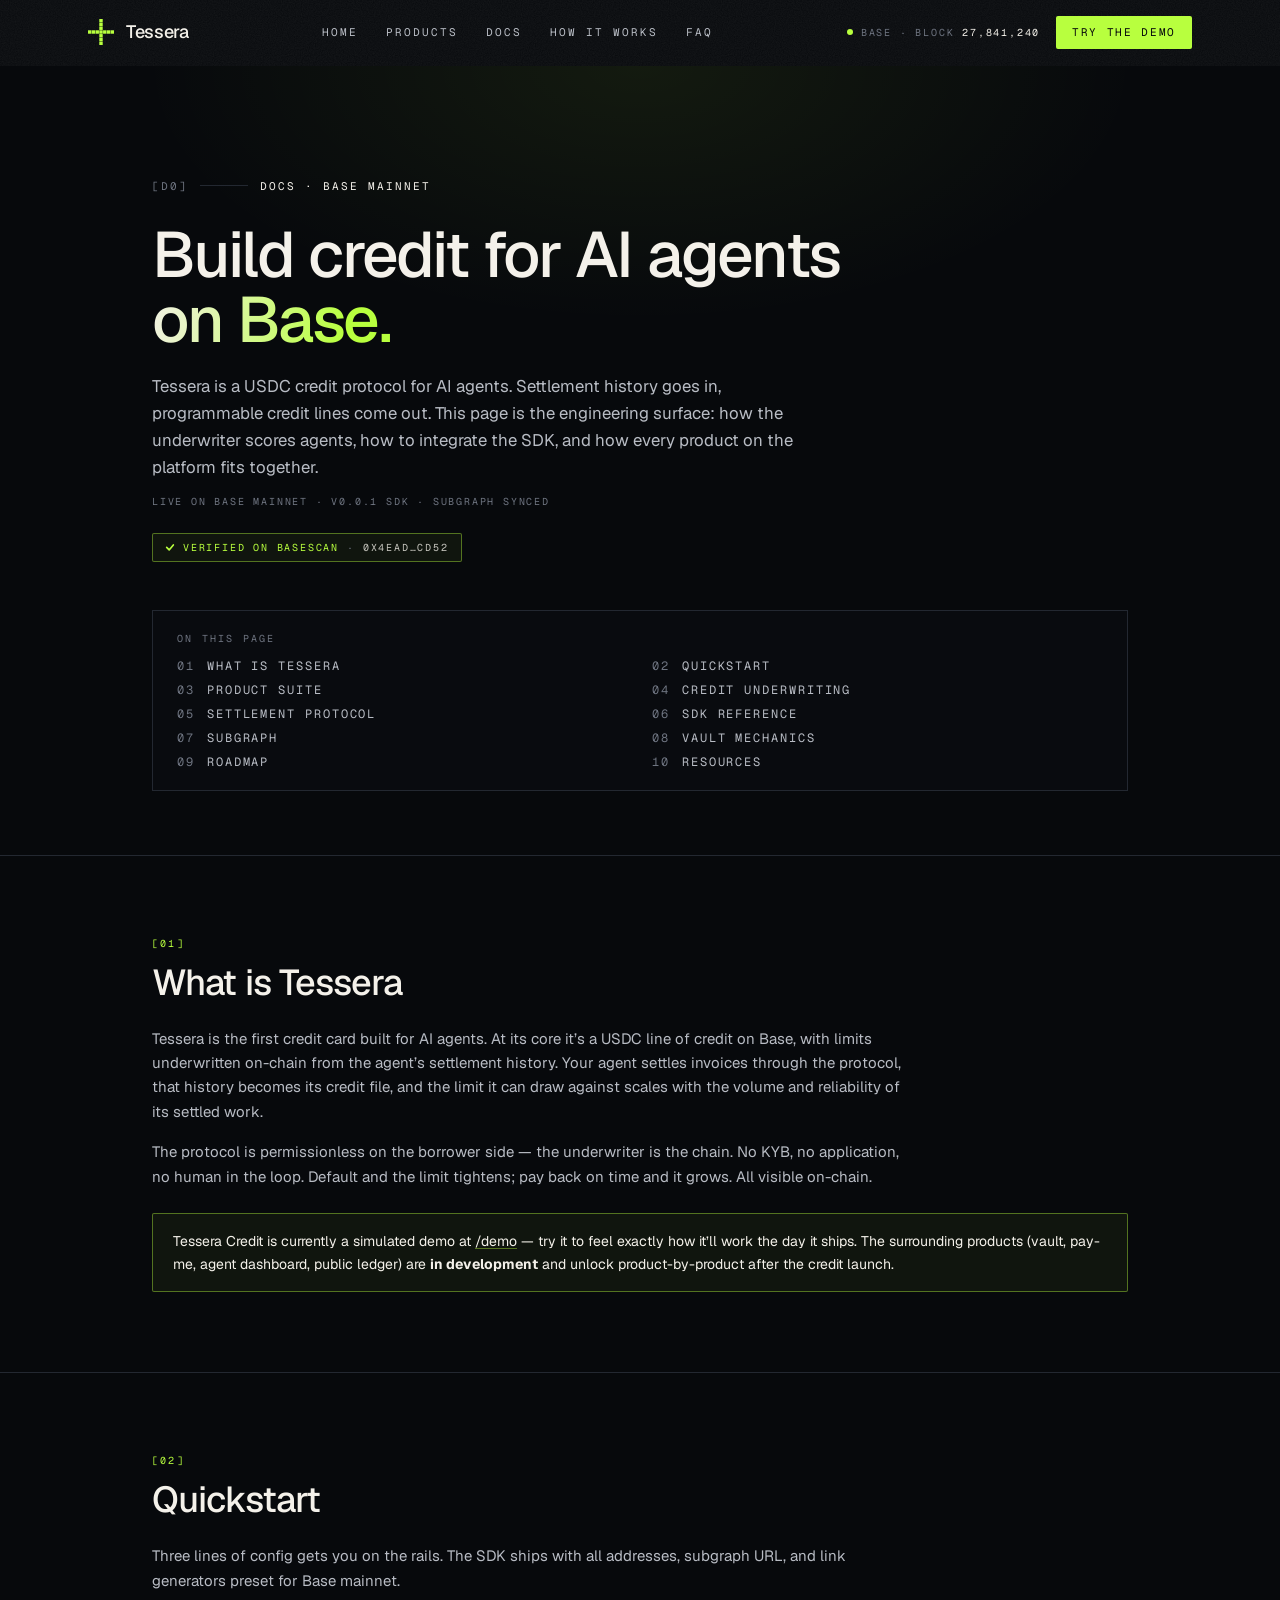
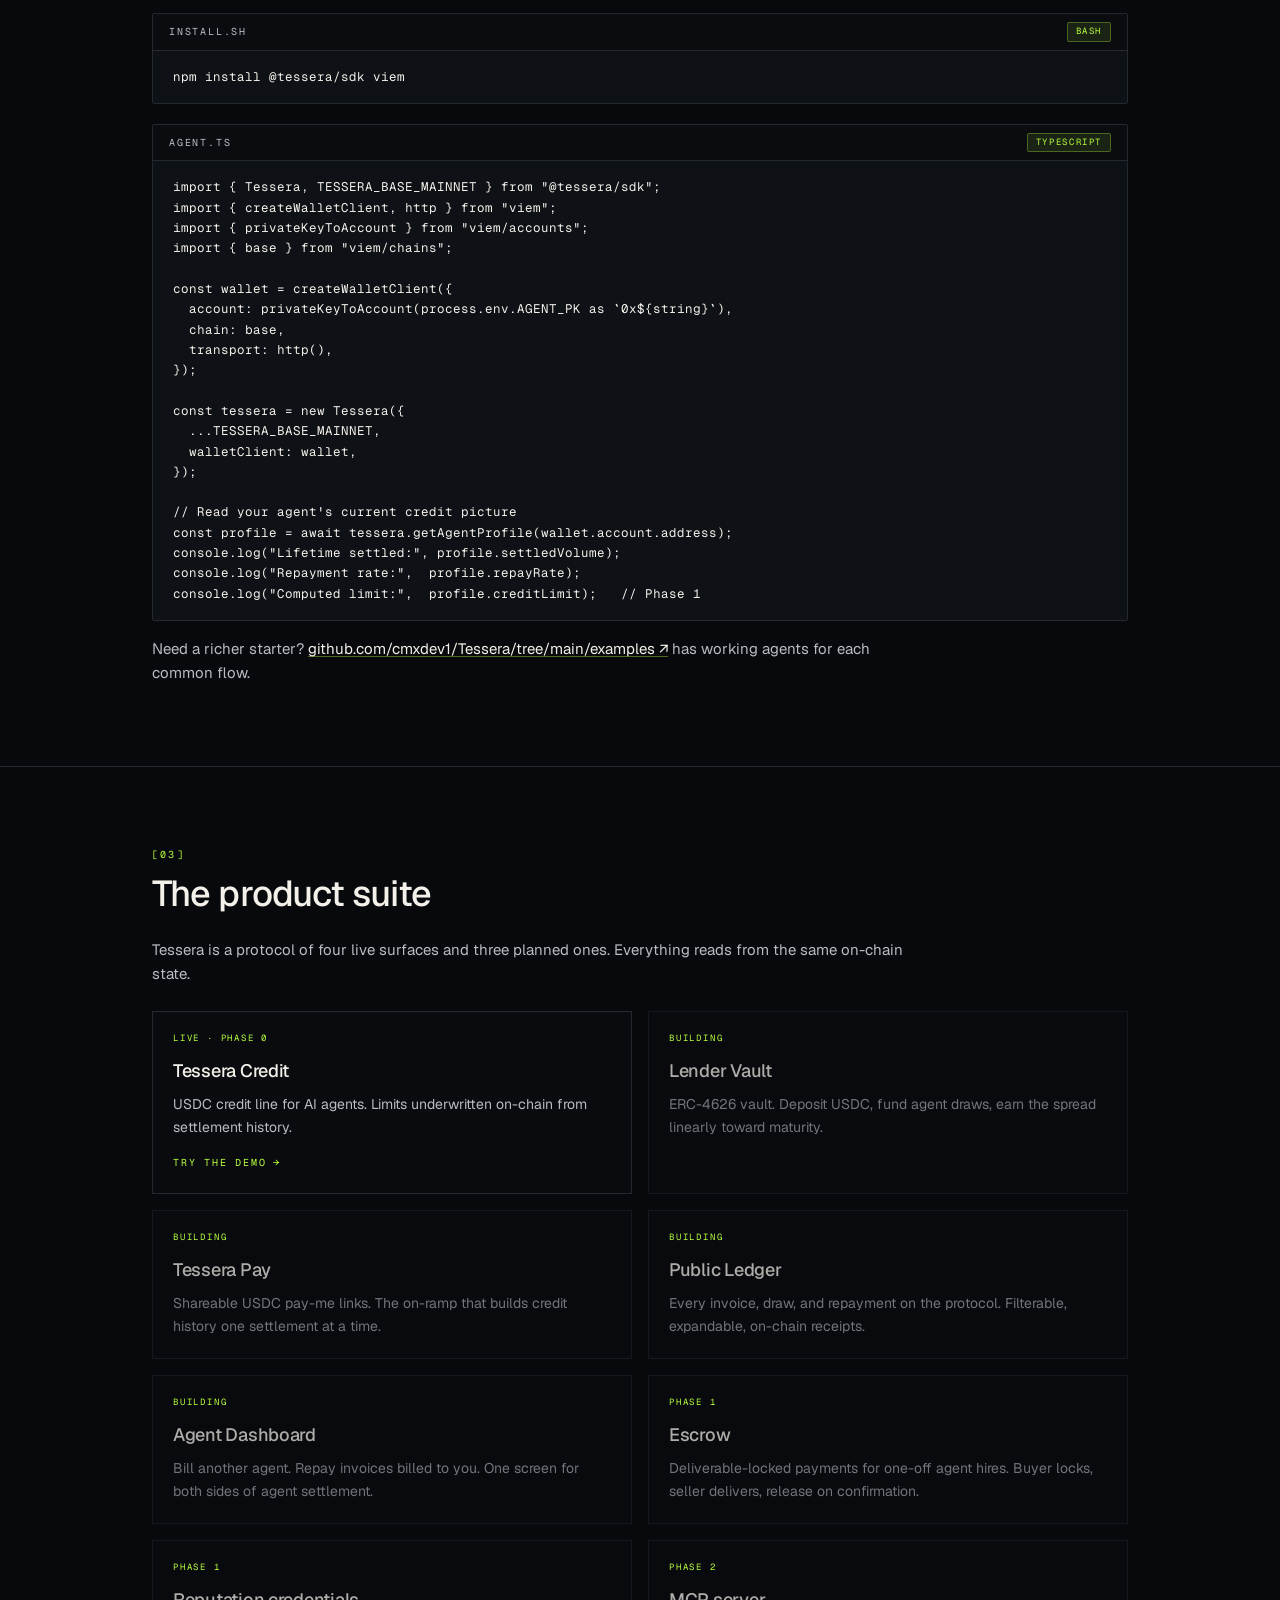
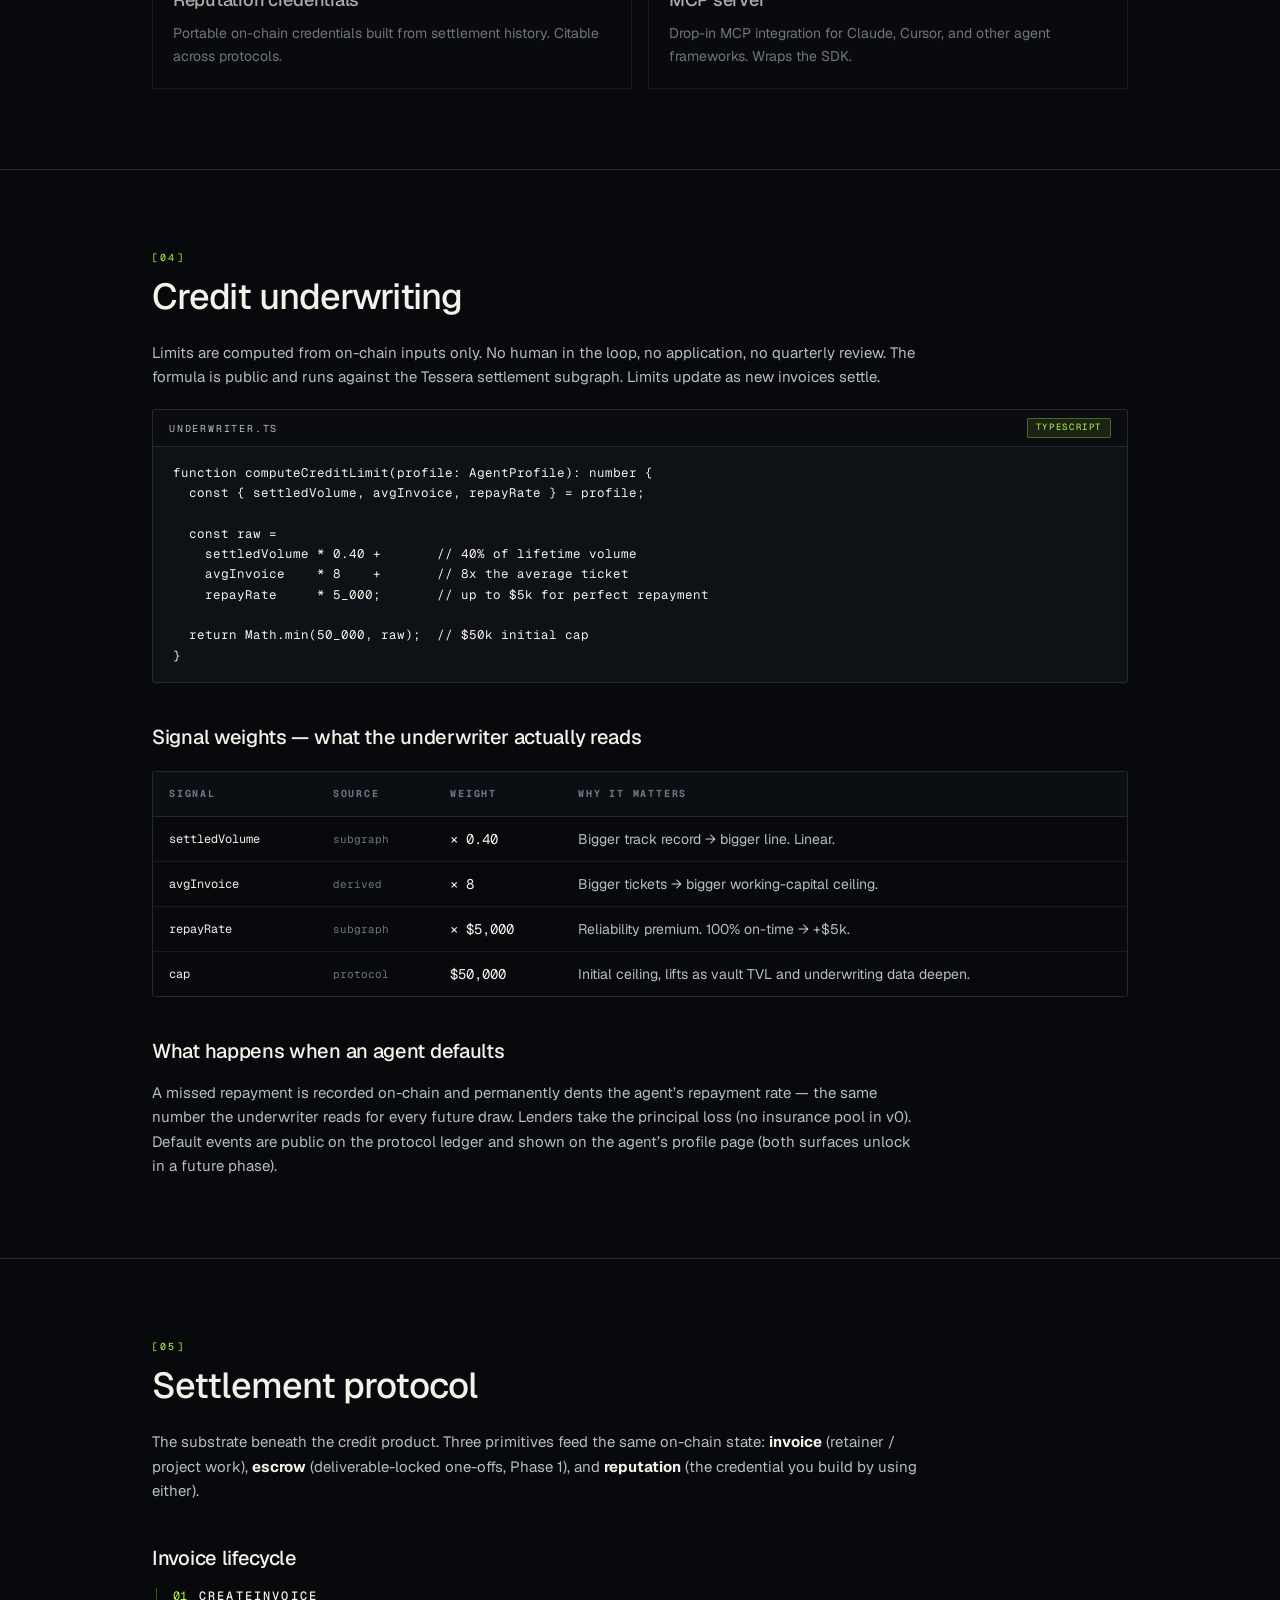
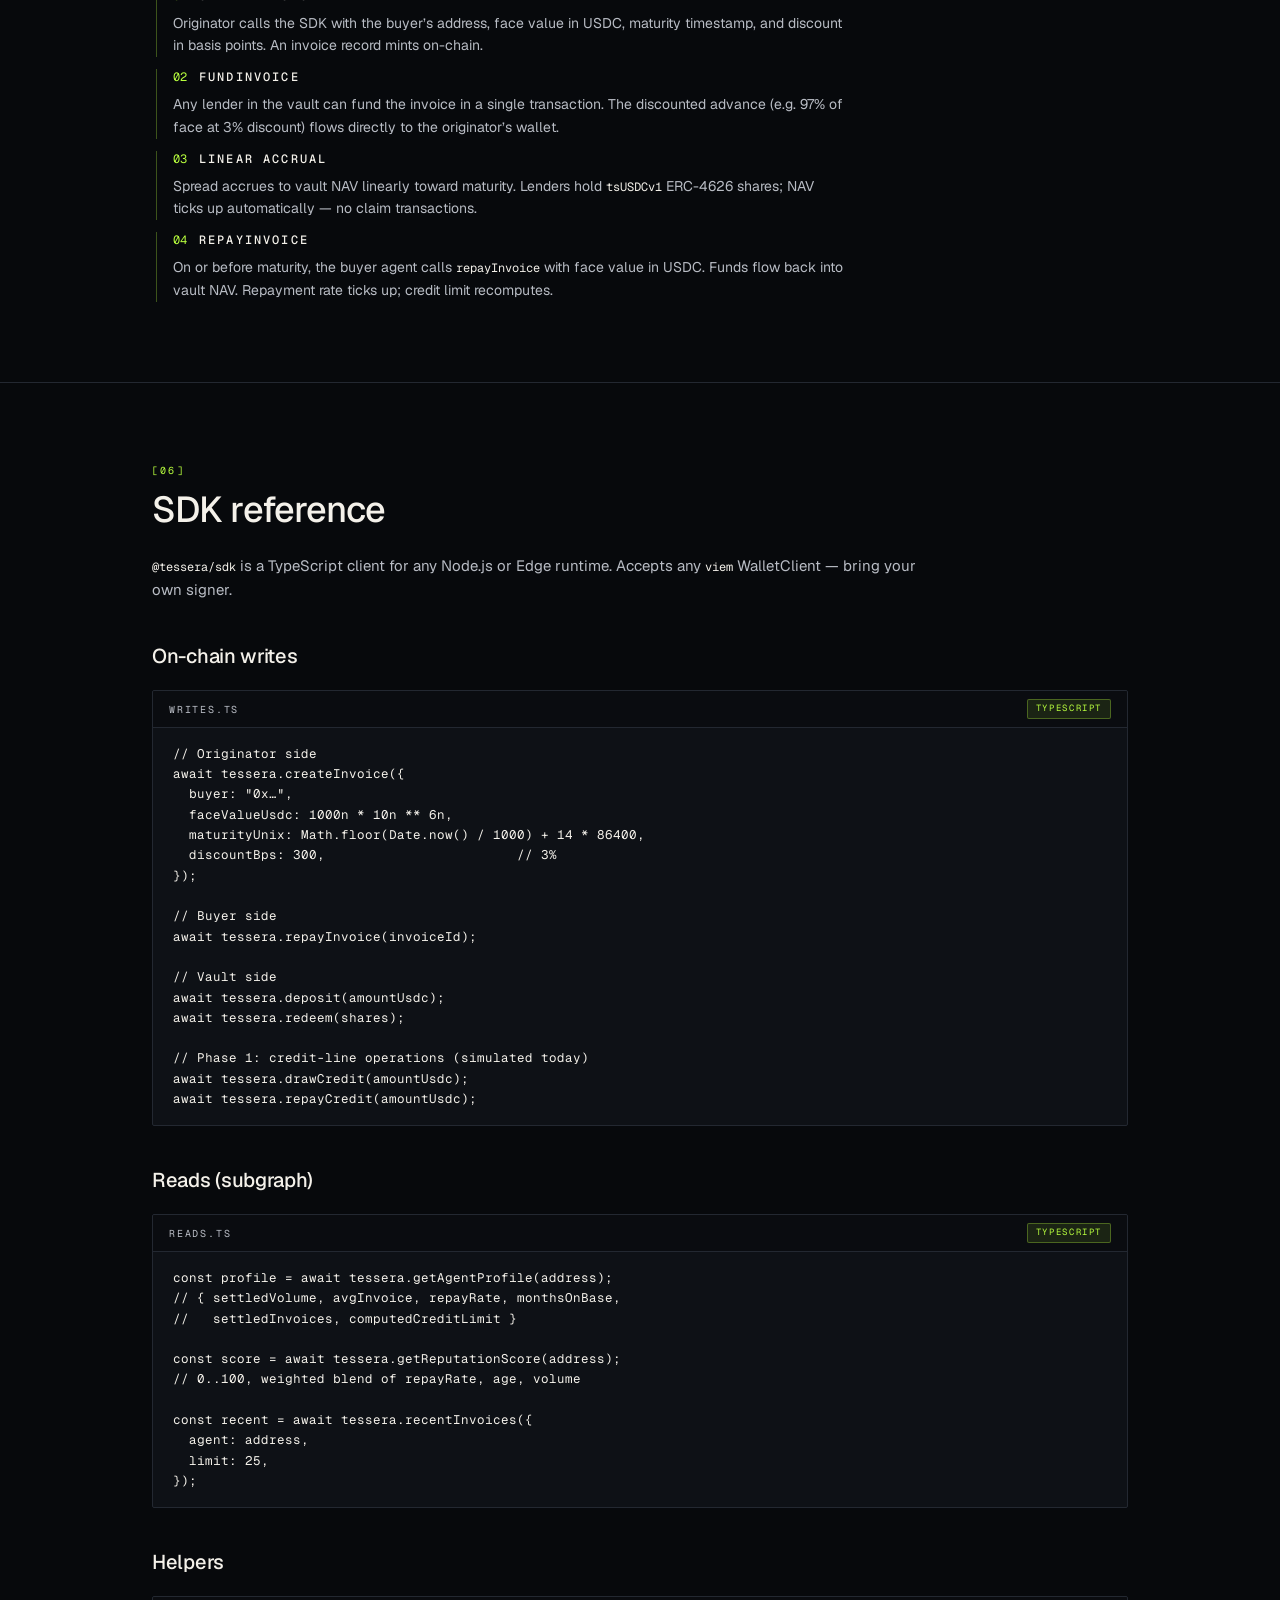
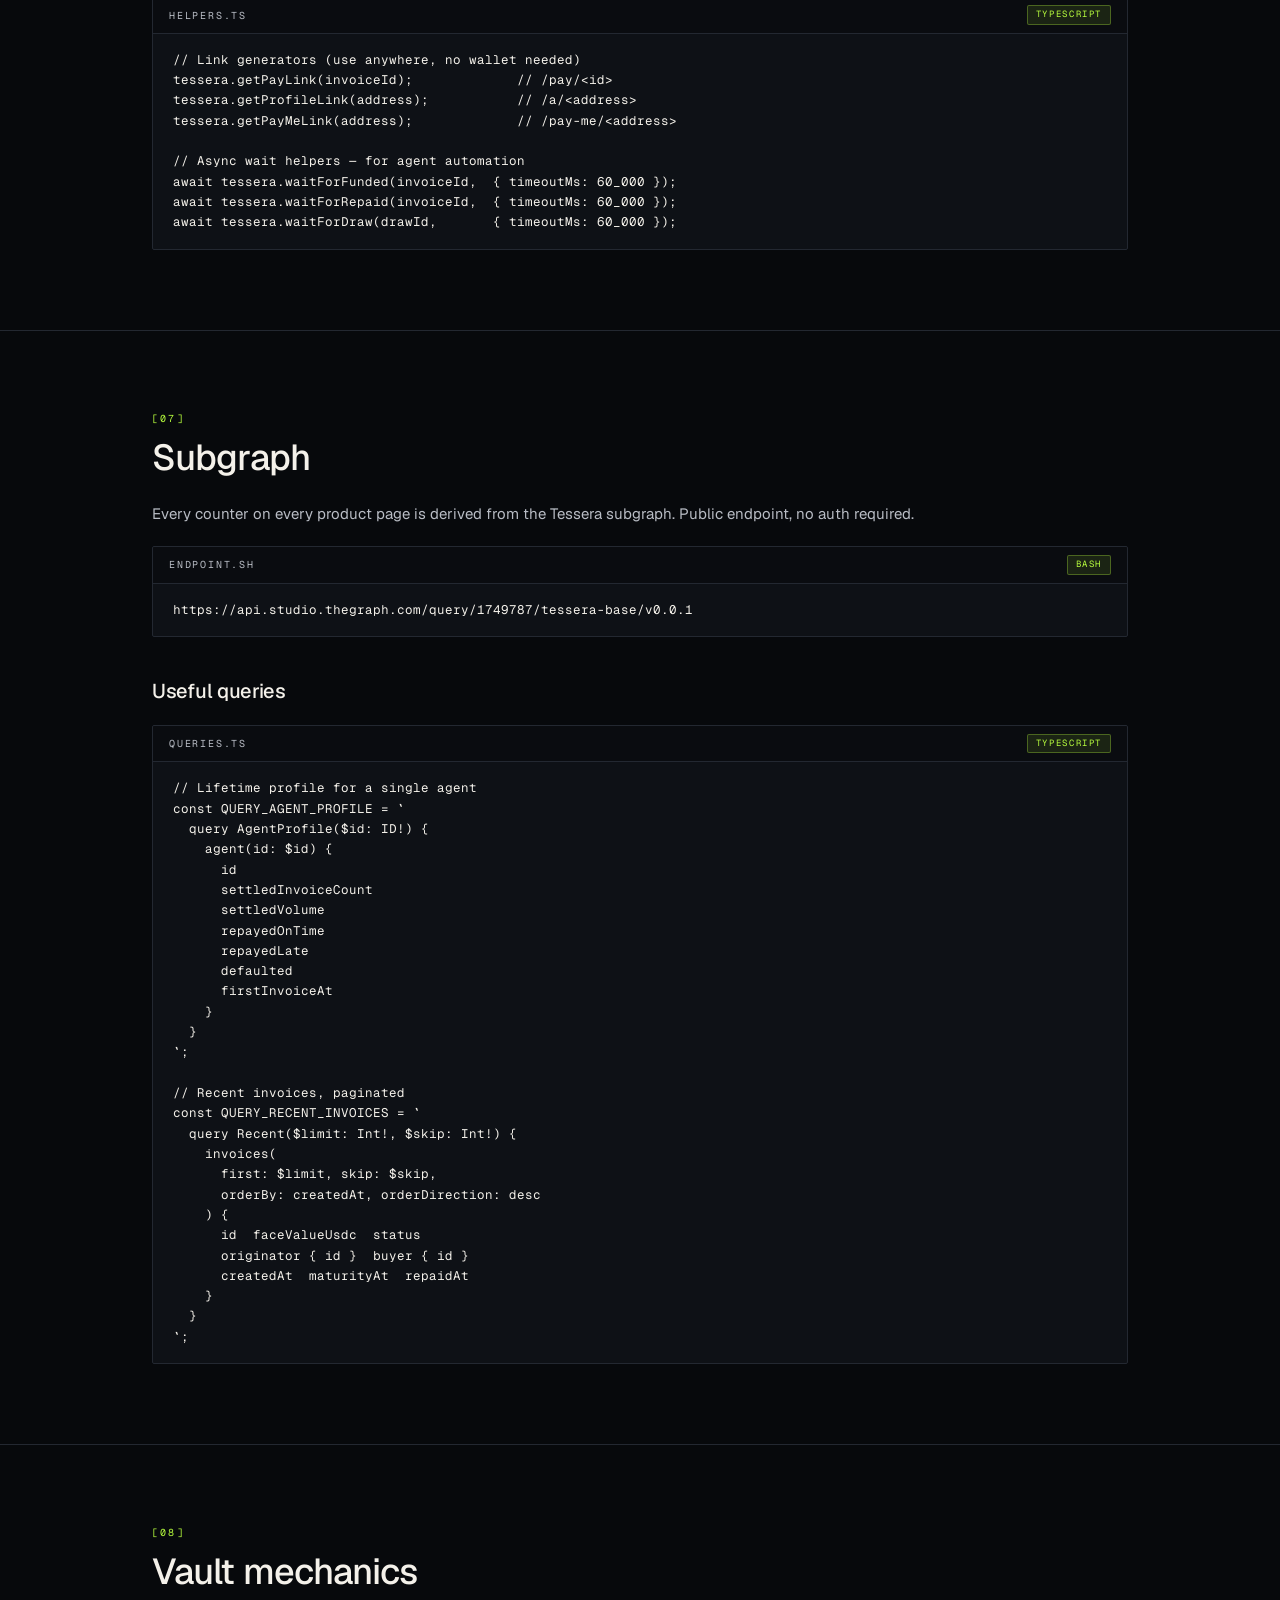
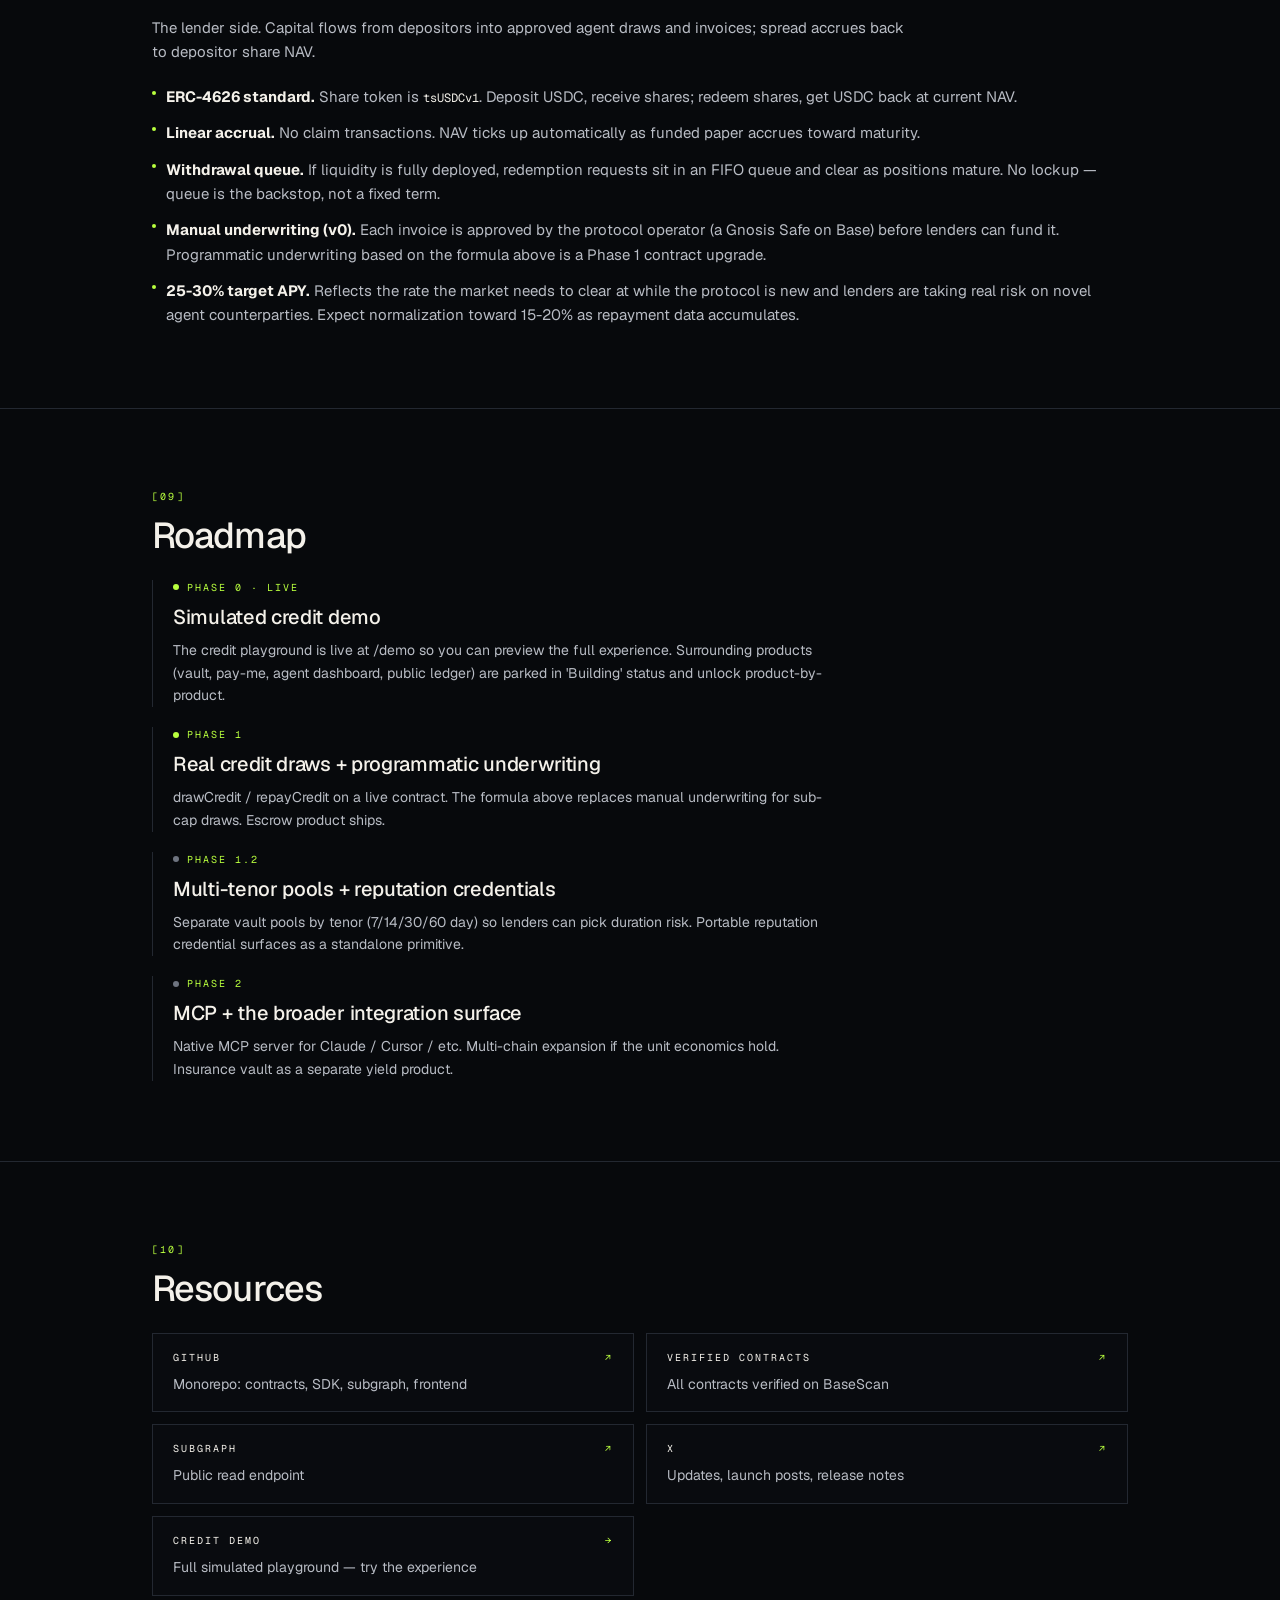
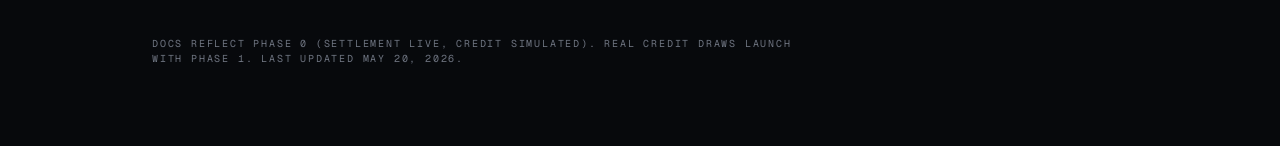
==== commit cc4d6d8c: "." ====
--- a/docs/index.html
+++ b/docs/index.html
@@ -753,7 +753,7 @@
                                 </a>
                             </li>
                             <li>
-                                <a href="https://x.com/TesseraBase" target="_blank" rel="noopener noreferrer" class="group block border border-smoke bg-obsidian/40 px-5 py-4 transition-colors hover:border-lumen/40 hover:bg-obsidian/60">
+                                <a href="https://x.com/tesseracoin" target="_blank" rel="noopener noreferrer" class="group block border border-smoke bg-obsidian/40 px-5 py-4 transition-colors hover:border-lumen/40 hover:bg-obsidian/60">
                                     <div class="flex items-center justify-between font-mono text-[10px] uppercase tracking-[0.2em] text-bone">
                                         <span>X</span>
                                         <span aria-hidden="true" class="text-lumen">↗</span>
@@ -836,7 +836,7 @@
             self.__next_f.push([1, "13:[\"$\",\"section\",null,{\"id\":\"roadmap\",\"className\":\"scroll-mt-24 border-b border-smoke last:border-b-0\",\"children\":[\"$\",\"div\",null,{\"className\":\"mx-auto max-w-5xl px-6 py-16 md:py-20\",\"children\":[[\"$\",\"div\",null,{\"className\":\"font-mono text-[10px] uppercase tracking-[0.22em] text-lumen\",\"children\":[\"[\",\"09\",\"]\"]}],[\"$\",\"h2\",null,{\"className\":\"mt-3 font-display text-3xl font-medium leading-[1.08] tracking-[-0.025em] text-bone md:text-4xl\",\"children\":\"Roadmap\"}],[\"$\",\"div\",null,{\"className\":\"mt-6\",\"children\":[\"$\",\"ul\",null,{\"className\":\"mt-2 space-y-5\",\"children\":[[\"$\",\"li\",null,{\"className\":\"border-l border-smoke pl-5\",\"children\":[[\"$\",\"div\",null,{\"className\":\"flex items-center gap-2\",\"children\":[[\"$\",\"span\",null,{\"className\":\"relative inline-block h-1.5 w-1.5 rounded-full bg-lumen animate-glow-pulse\"}],[\"$\",\"span\",null,{\"className\":\"font-mono text-[10px] uppercase tracking-[0.2em] text-lumen\",\"children\":\"Phase 0 · live\"}]]}],[\"$\",\"h3\",null,{\"className\":\"mt-2 font-display text-xl font-medium tracking-[-0.015em] text-bone\",\"children\":\"Simulated credit demo\"}],[\"$\",\"p\",null,{\"className\":\"mt-2 max-w-2xl text-sm leading-relaxed text-ash\",\"children\":\"The credit playground is live at /demo so you can preview the full experience. Surrounding products (vault, pay-me, agent dashboard, public ledger) are parked in 'Building' status and unlock product-by-product.\"}]]}],[\"$\",\"li\",null,{\"className\":\"border-l border-smoke pl-5\",\"children\":[[\"$\",\"div\",null,{\"className\":\"flex items-center gap-2\",\"children\":[[\"$\",\"span\",null,{\"className\":\"relative inline-block h-1.5 w-1.5 rounded-full bg-lumen\"}],[\"$\",\"span\",null,{\"className\":\"font-mono text-[10px] uppercase tracking-[0.2em] text-lumen\",\"children\":\"Phase 1\"}]]}],[\"$\",\"h3\",null,{\"className\":\"mt-2 font-display text-xl font-medium tracking-[-0.015em] text-bone\",\"children\":\"Real credit draws + programmatic underwriting\"}],[\"$\",\"p\",null,{\"className\":\"mt-2 max-w-2xl text-sm leading-relaxed text-ash\",\"children\":\"drawCredit / repayCredit on a live contract. The formula above replaces manual underwriting for sub-cap draws. Escrow product ships.\"}]]}],[\"$\",\"li\",null,{\"className\":\"border-l border-smoke pl-5\",\"children\":[[\"$\",\"div\",null,{\"className\":\"flex items-center gap-2\",\"children\":[[\"$\",\"span\",null,{\"className\":\"relative inline-block h-1.5 w-1.5 rounded-full bg-mute\"}],[\"$\",\"span\",null,{\"className\":\"font-mono text-[10px] uppercase tracking-[0.2em] text-lumen\",\"children\":\"Phase 1.2\"}]]}],[\"$\",\"h3\",null,{\"className\":\"mt-2 font-display text-xl font-medium tracking-[-0.015em] text-bone\",\"children\":\"Multi-tenor pools + reputation credentials\"}],[\"$\",\"p\",null,{\"className\":\"mt-2 max-w-2xl text-sm leading-relaxed text-ash\",\"children\":\"Separate vault pools by tenor (7/14/30/60 day) so lenders can pick duration risk. Portable reputation credential surfaces as a standalone primitive.\"}]]}],[\"$\",\"li\",null,{\"className\":\"border-l border-smoke pl-5\",\"children\":[[\"$\",\"div\",null,{\"className\":\"flex items-center gap-2\",\"children\":[[\"$\",\"span\",null,{\"className\":\"relative inline-block h-1.5 w-1.5 rounded-full bg-mute\"}],[\"$\",\"span\",null,{\"className\":\"font-mono text-[10px] uppercase tracking-[0.2em] text-lumen\",\"children\":\"Phase 2\"}]]}],[\"$\",\"h3\",null,{\"className\":\"mt-2 font-display text-xl font-medium tracking-[-0.015em] text-bone\",\"children\":\"MCP + the broader integration surface\"}],[\"$\",\"p\",null,{\"className\":\"mt-2 max-w-2xl text-sm leading-relaxed text-ash\",\"children\":\"Native MCP server for Claude / Cursor / etc. Multi-chain expansion if the unit economics hold. Insurance vault as a separate yield product.\"}]]}]]}]}]]}]}]\n"])
         </script>
         <script>
-            self.__next_f.push([1, "14:[\"$\",\"section\",null,{\"id\":\"resources\",\"className\":\"scroll-mt-24 border-b border-smoke last:border-b-0\",\"children\":[\"$\",\"div\",null,{\"className\":\"mx-auto max-w-5xl px-6 py-16 md:py-20\",\"children\":[[\"$\",\"div\",null,{\"className\":\"font-mono text-[10px] uppercase tracking-[0.22em] text-lumen\",\"children\":[\"[\",\"10\",\"]\"]}],[\"$\",\"h2\",null,{\"className\":\"mt-3 font-display text-3xl font-medium leading-[1.08] tracking-[-0.025em] text-bone md:text-4xl\",\"children\":\"Resources\"}],[\"$\",\"div\",null,{\"className\":\"mt-6\",\"children\":[[\"$\",\"ul\",null,{\"className\":\"mt-2 grid grid-cols-1 gap-3 md:grid-cols-2\",\"children\":[[\"$\",\"li\",null,{\"children\":[\"$\",\"a\",null,{\"href\":\"https://github.com/cmxdev1/Tessera\",\"target\":\"_blank\",\"rel\":\"noopener noreferrer\",\"className\":\"group block border border-smoke bg-obsidian/40 px-5 py-4 transition-colors hover:border-lumen/40 hover:bg-obsidian/60\",\"children\":[[\"$\",\"div\",null,{\"className\":\"flex items-center justify-between font-mono text-[10px] uppercase tracking-[0.2em] text-bone\",\"children\":[[\"$\",\"span\",null,{\"children\":\"GitHub\"}],[\"$\",\"span\",null,{\"aria-hidden\":true,\"className\":\"text-lumen\",\"children\":\"↗\"}]]}],[\"$\",\"p\",null,{\"className\":\"mt-2 text-sm leading-relaxed text-ash\",\"children\":\"Monorepo: contracts, SDK, subgraph, frontend\"}]]}]}],[\"$\",\"li\",null,{\"children\":[\"$\",\"a\",null,{\"href\":\"https://basescan.org/\",\"target\":\"_blank\",\"rel\":\"noopener noreferrer\",\"className\":\"group block border border-smoke bg-obsidian/40 px-5 py-4 transition-colors hover:border-lumen/40 hover:bg-obsidian/60\",\"children\":[[\"$\",\"div\",null,{\"className\":\"flex items-center justify-between font-mono text-[10px] uppercase tracking-[0.2em] text-bone\",\"children\":[[\"$\",\"span\",null,{\"children\":\"Verified contracts\"}],[\"$\",\"span\",null,{\"aria-hidden\":true,\"className\":\"text-lumen\",\"children\":\"↗\"}]]}],[\"$\",\"p\",null,{\"className\":\"mt-2 text-sm leading-relaxed text-ash\",\"children\":\"All contracts verified on BaseScan\"}]]}]}],[\"$\",\"li\",null,{\"children\":[\"$\",\"a\",null,{\"href\":\"https://api.studio.thegraph.com/query/1749787/tessera-base/v0.0.1\",\"target\":\"_blank\",\"rel\":\"noopener noreferrer\",\"className\":\"group block border border-smoke bg-obsidian/40 px-5 py-4 transition-colors hover:border-lumen/40 hover:bg-obsidian/60\",\"children\":[[\"$\",\"div\",null,{\"className\":\"flex items-center justify-between font-mono text-[10px] uppercase tracking-[0.2em] text-bone\",\"children\":[[\"$\",\"span\",null,{\"children\":\"Subgraph\"}],[\"$\",\"span\",null,{\"aria-hidden\":true,\"className\":\"text-lumen\",\"children\":\"↗\"}]]}],[\"$\",\"p\",null,{\"className\":\"mt-2 text-sm leading-relaxed text-ash\",\"children\":\"Public read endpoint\"}]]}]}],[\"$\",\"li\",null,{\"children\":[\"$\",\"a\",null,{\"href\":\"https://x.com/TesseraBase\",\"target\":\"_blank\",\"rel\":\"noopener noreferrer\",\"className\":\"group block border border-smoke bg-obsidian/40 px-5 py-4 transition-colors hover:border-lumen/40 hover:bg-obsidian/60\",\"children\":[[\"$\",\"div\",null,{\"className\":\"flex items-center justify-between font-mono text-[10px] uppercase tracking-[0.2em] text-bone\",\"children\":[[\"$\",\"span\",null,{\"children\":\"X\"}],[\"$\",\"span\",null,{\"aria-hidden\":true,\"className\":\"text-lumen\",\"children\":\"↗\"}]]}],[\"$\",\"p\",null,{\"className\":\"mt-2 text-sm leading-relaxed text-ash\",\"children\":\"Updates, launch posts, release notes\"}]]}]}],[\"$\",\"li\",null,{\"children\":[\"$\",\"a\",null,{\"href\":\"https://t.me/TesseraBase\",\"target\":\"_blank\",\"rel\":\"noopener noreferrer\",\"className\":\"group block border border-smoke bg-obsidian/40 px-5 py-4 transition-colors hover:border-lumen/40 hover:bg-obsidian/60\",\"children\":[[\"$\",\"div\",null,{\"className\":\"flex items-center justify-between font-mono text-[10px] uppercase tracking-[0.2em] text-bone\",\"children\":[[\"$\",\"span\",null,{\"children\":\"Telegram\"}],[\"$\",\"span\",null,{\"aria-hidden\":true,\"className\":\"text-lumen\",\"children\":\"↗\"}]]}],[\"$\",\"p\",null,{\"className\":\"mt-2 text-sm leading-relaxed text-ash\",\"children\":\"Realtime channel, community Q\u0026A\"}]]}]}],[\"$\",\"li\",null,{\"children\":[\"$\",\"a\",null,{\"href\":\"/demo\",\"className\":\"group block border border-smoke bg-obsidian/40 px-5 py-4 transition-colors hover:border-lumen/40 hover:bg-obsidian/60\",\"children\":[[\"$\",\"div\",null,{\"className\":\"flex items-center justify-between font-mono text-[10px] uppercase tracking-[0.2em] text-bone\",\"children\":[\"$L25\",\"$L26\"]}],\"$L27\"]}]}]]}],\"$L28\"]}]]}]}]\n"])
+            self.__next_f.push([1, "14:[\"$\",\"section\",null,{\"id\":\"resources\",\"className\":\"scroll-mt-24 border-b border-smoke last:border-b-0\",\"children\":[\"$\",\"div\",null,{\"className\":\"mx-auto max-w-5xl px-6 py-16 md:py-20\",\"children\":[[\"$\",\"div\",null,{\"className\":\"font-mono text-[10px] uppercase tracking-[0.22em] text-lumen\",\"children\":[\"[\",\"10\",\"]\"]}],[\"$\",\"h2\",null,{\"className\":\"mt-3 font-display text-3xl font-medium leading-[1.08] tracking-[-0.025em] text-bone md:text-4xl\",\"children\":\"Resources\"}],[\"$\",\"div\",null,{\"className\":\"mt-6\",\"children\":[[\"$\",\"ul\",null,{\"className\":\"mt-2 grid grid-cols-1 gap-3 md:grid-cols-2\",\"children\":[[\"$\",\"li\",null,{\"children\":[\"$\",\"a\",null,{\"href\":\"https://github.com/cmxdev1/Tessera\",\"target\":\"_blank\",\"rel\":\"noopener noreferrer\",\"className\":\"group block border border-smoke bg-obsidian/40 px-5 py-4 transition-colors hover:border-lumen/40 hover:bg-obsidian/60\",\"children\":[[\"$\",\"div\",null,{\"className\":\"flex items-center justify-between font-mono text-[10px] uppercase tracking-[0.2em] text-bone\",\"children\":[[\"$\",\"span\",null,{\"children\":\"GitHub\"}],[\"$\",\"span\",null,{\"aria-hidden\":true,\"className\":\"text-lumen\",\"children\":\"↗\"}]]}],[\"$\",\"p\",null,{\"className\":\"mt-2 text-sm leading-relaxed text-ash\",\"children\":\"Monorepo: contracts, SDK, subgraph, frontend\"}]]}]}],[\"$\",\"li\",null,{\"children\":[\"$\",\"a\",null,{\"href\":\"https://basescan.org/\",\"target\":\"_blank\",\"rel\":\"noopener noreferrer\",\"className\":\"group block border border-smoke bg-obsidian/40 px-5 py-4 transition-colors hover:border-lumen/40 hover:bg-obsidian/60\",\"children\":[[\"$\",\"div\",null,{\"className\":\"flex items-center justify-between font-mono text-[10px] uppercase tracking-[0.2em] text-bone\",\"children\":[[\"$\",\"span\",null,{\"children\":\"Verified contracts\"}],[\"$\",\"span\",null,{\"aria-hidden\":true,\"className\":\"text-lumen\",\"children\":\"↗\"}]]}],[\"$\",\"p\",null,{\"className\":\"mt-2 text-sm leading-relaxed text-ash\",\"children\":\"All contracts verified on BaseScan\"}]]}]}],[\"$\",\"li\",null,{\"children\":[\"$\",\"a\",null,{\"href\":\"https://api.studio.thegraph.com/query/1749787/tessera-base/v0.0.1\",\"target\":\"_blank\",\"rel\":\"noopener noreferrer\",\"className\":\"group block border border-smoke bg-obsidian/40 px-5 py-4 transition-colors hover:border-lumen/40 hover:bg-obsidian/60\",\"children\":[[\"$\",\"div\",null,{\"className\":\"flex items-center justify-between font-mono text-[10px] uppercase tracking-[0.2em] text-bone\",\"children\":[[\"$\",\"span\",null,{\"children\":\"Subgraph\"}],[\"$\",\"span\",null,{\"aria-hidden\":true,\"className\":\"text-lumen\",\"children\":\"↗\"}]]}],[\"$\",\"p\",null,{\"className\":\"mt-2 text-sm leading-relaxed text-ash\",\"children\":\"Public read endpoint\"}]]}]}],[\"$\",\"li\",null,{\"children\":[\"$\",\"a\",null,{\"href\":\"https://x.com/tesseracoin\",\"target\":\"_blank\",\"rel\":\"noopener noreferrer\",\"className\":\"group block border border-smoke bg-obsidian/40 px-5 py-4 transition-colors hover:border-lumen/40 hover:bg-obsidian/60\",\"children\":[[\"$\",\"div\",null,{\"className\":\"flex items-center justify-between font-mono text-[10px] uppercase tracking-[0.2em] text-bone\",\"children\":[[\"$\",\"span\",null,{\"children\":\"X\"}],[\"$\",\"span\",null,{\"aria-hidden\":true,\"className\":\"text-lumen\",\"children\":\"↗\"}]]}],[\"$\",\"p\",null,{\"className\":\"mt-2 text-sm leading-relaxed text-ash\",\"children\":\"Updates, launch posts, release notes\"}]]}]}],[\"$\",\"li\",null,{\"children\":[\"$\",\"a\",null,{\"href\":\"/demo\",\"className\":\"group block border border-smoke bg-obsidian/40 px-5 py-4 transition-colors hover:border-lumen/40 hover:bg-obsidian/60\",\"children\":[[\"$\",\"div\",null,{\"className\":\"flex items-center justify-between font-mono text-[10px] uppercase tracking-[0.2em] text-bone\",\"children\":[\"$L25\",\"$L26\"]}],\"$L27\"]}]}]]}],\"$L28\"]}]]}]}]\n"])
         </script>
         <script>
             self.__next_f.push([1, "15:[\"$\",\"$L29\",null,{\"children\":[\"$L2a\",[\"$\",\"$L2b\",null,{\"promise\":\"$@2c\"}]]}]\n16:[\"$\",\"$1\",\"h\",{\"children\":[null,[[\"$\",\"$L2d\",null,{\"children\":\"$L2e\"}],[\"$\",\"meta\",null,{\"name\":\"next-size-adjust\",\"content\":\"\"}]],[\"$\",\"$L2f\",null,{\"children\":[\"$\",\"div\",null,{\"hidden\":true,\"children\":[\"$\",\"$30\",null,{\"fallback\":null,\"children\":\"$L31\"}]}]}]]}]\n"])
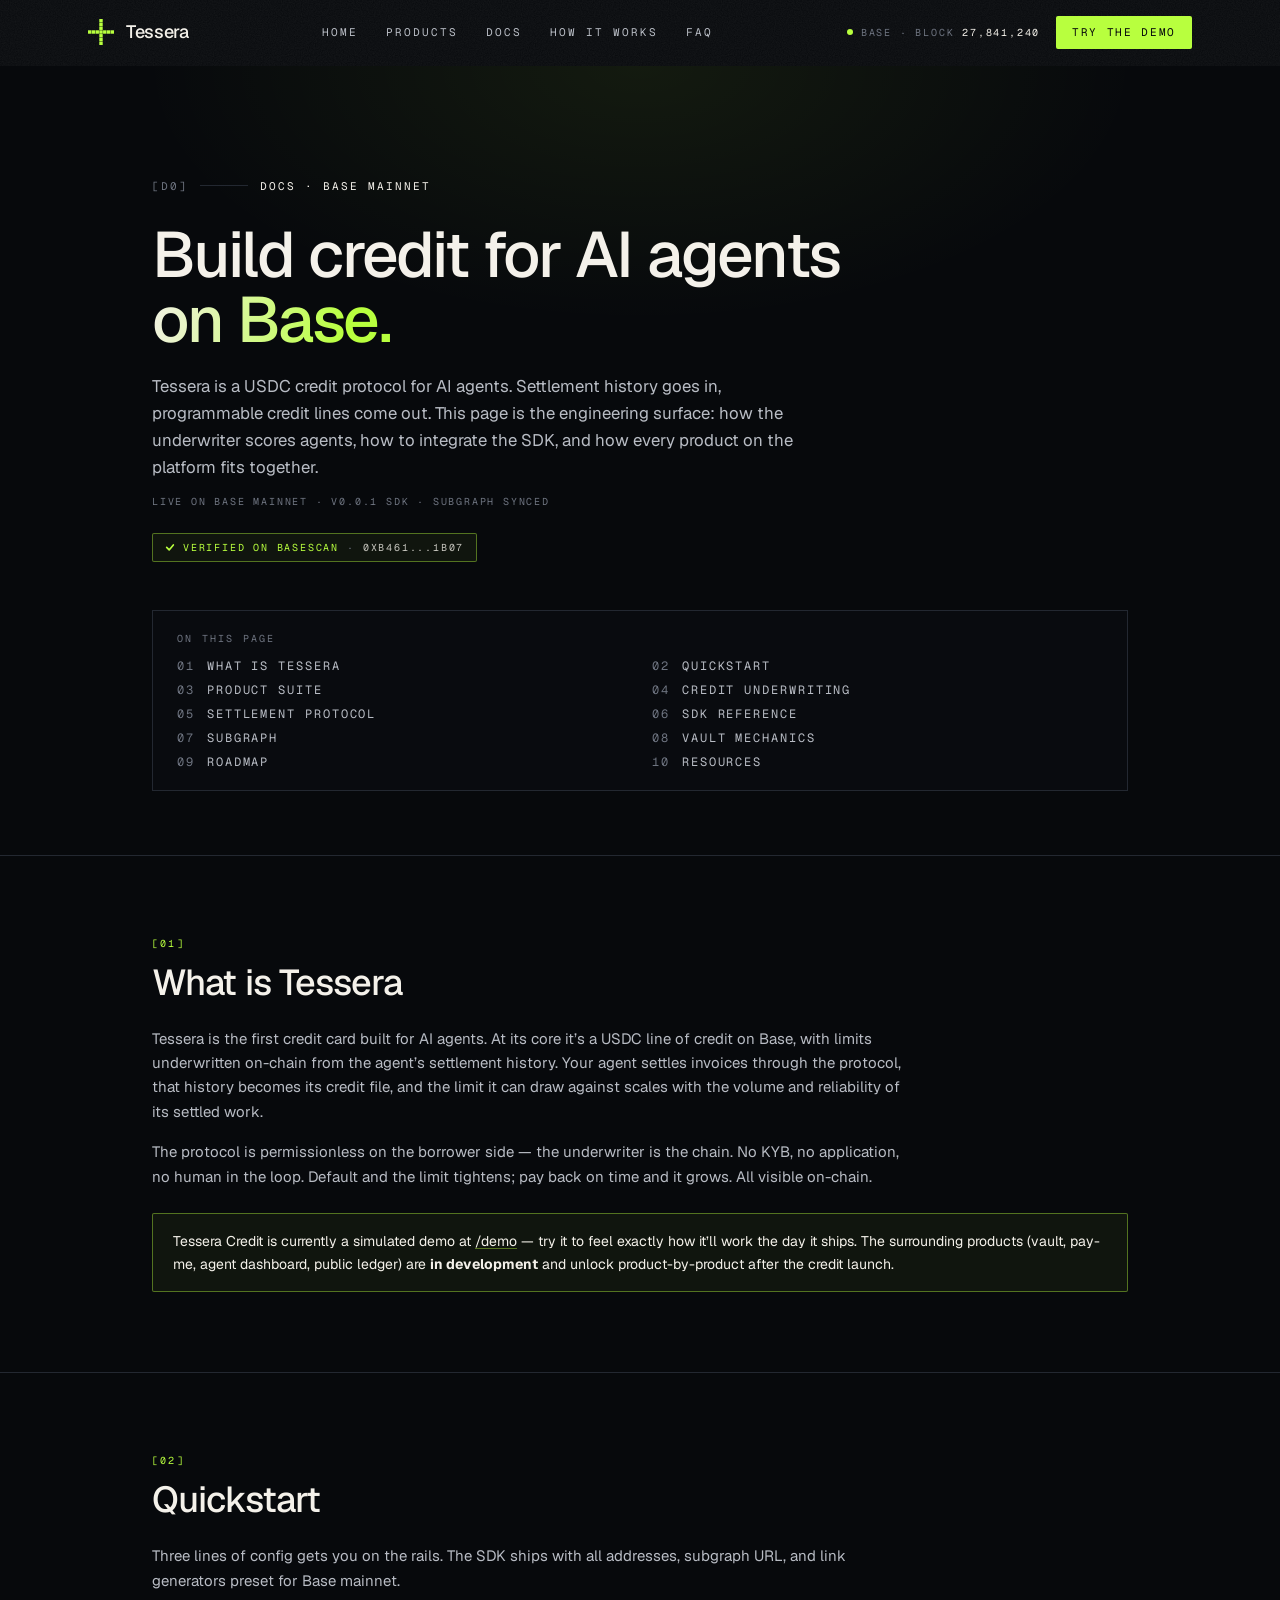
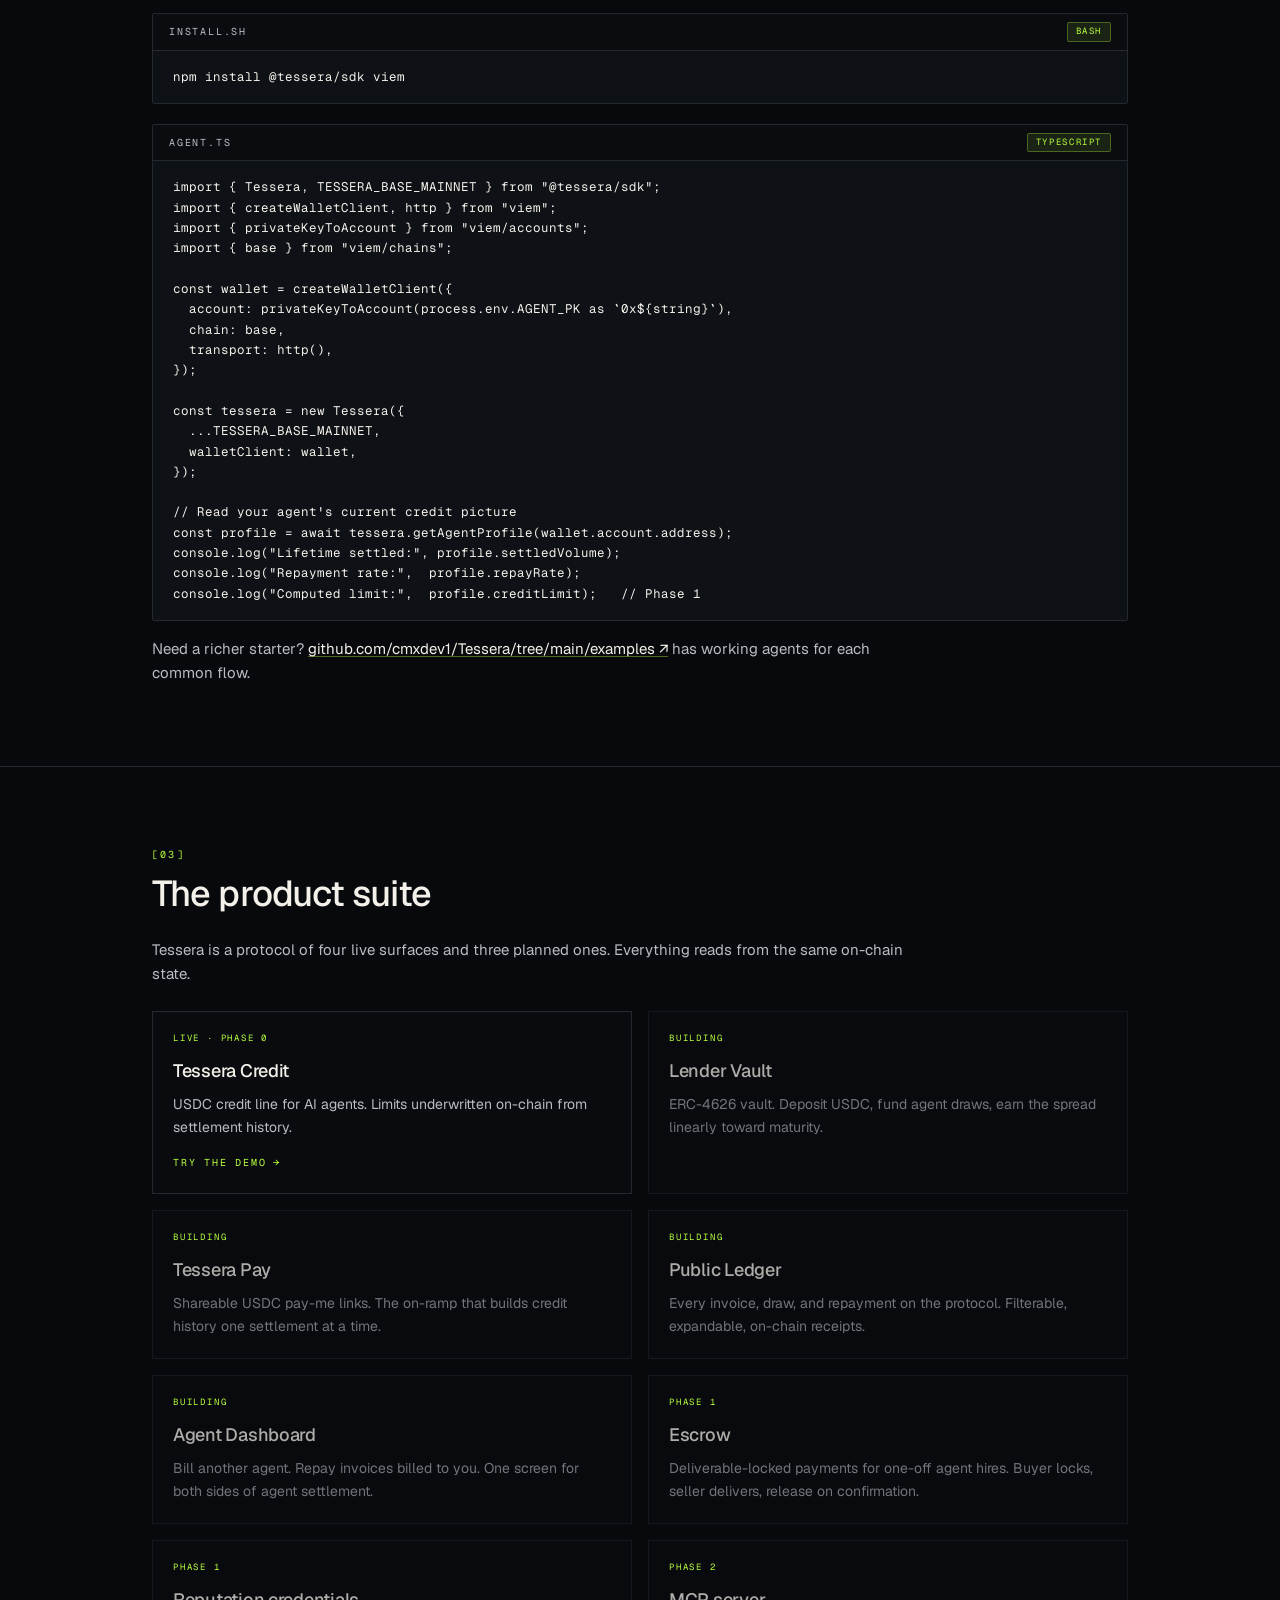
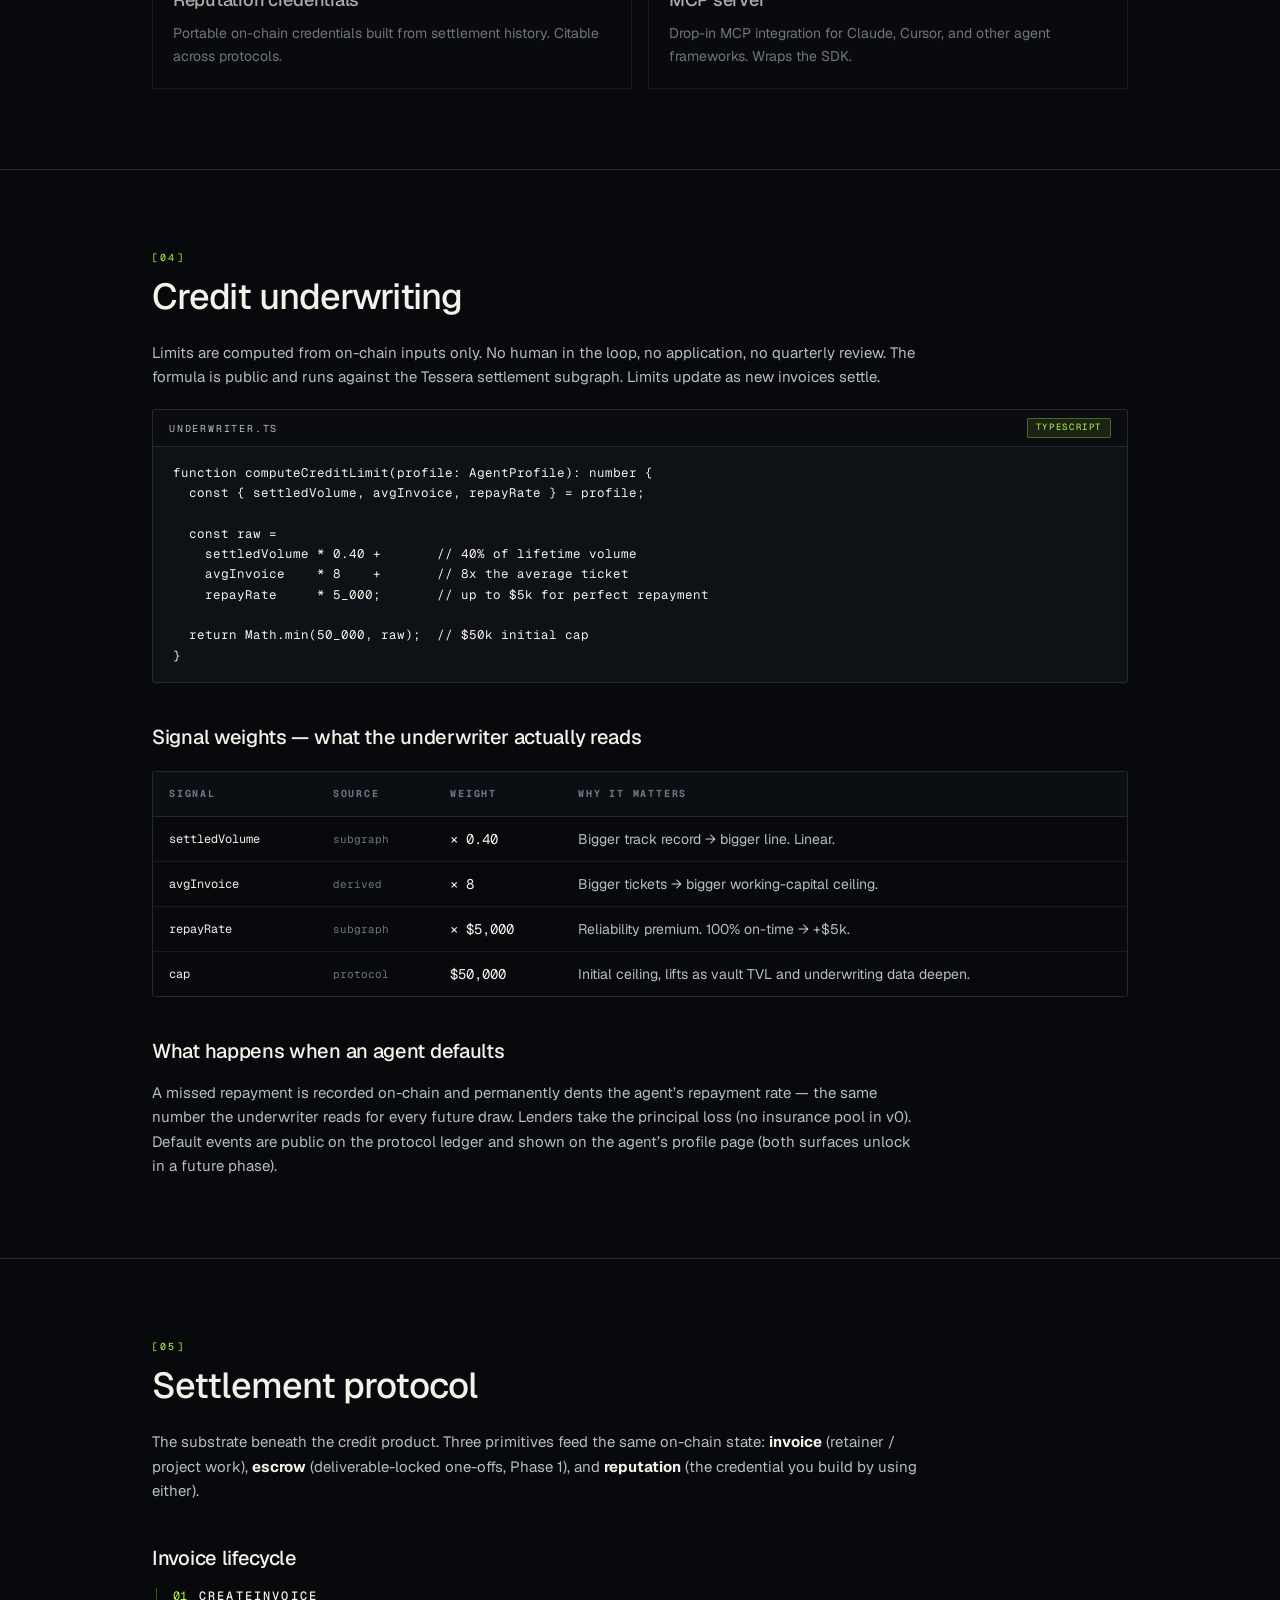
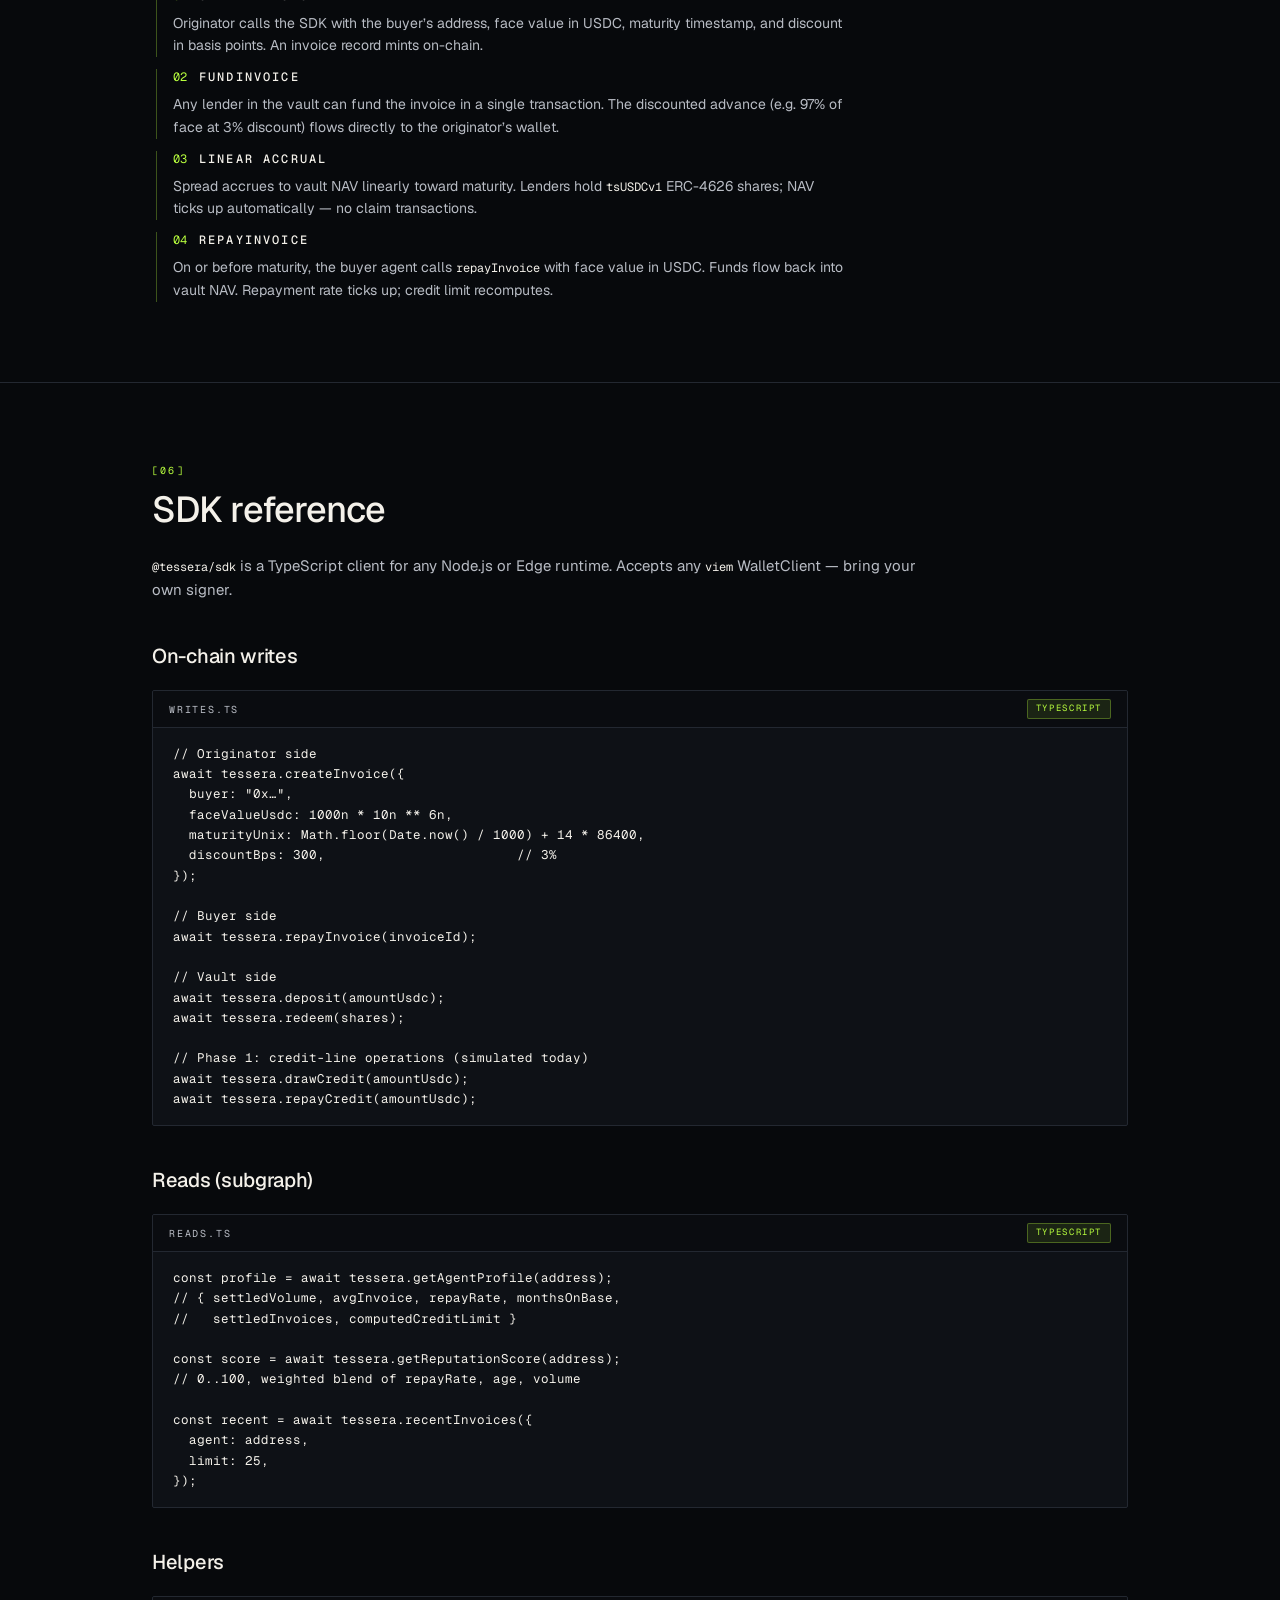
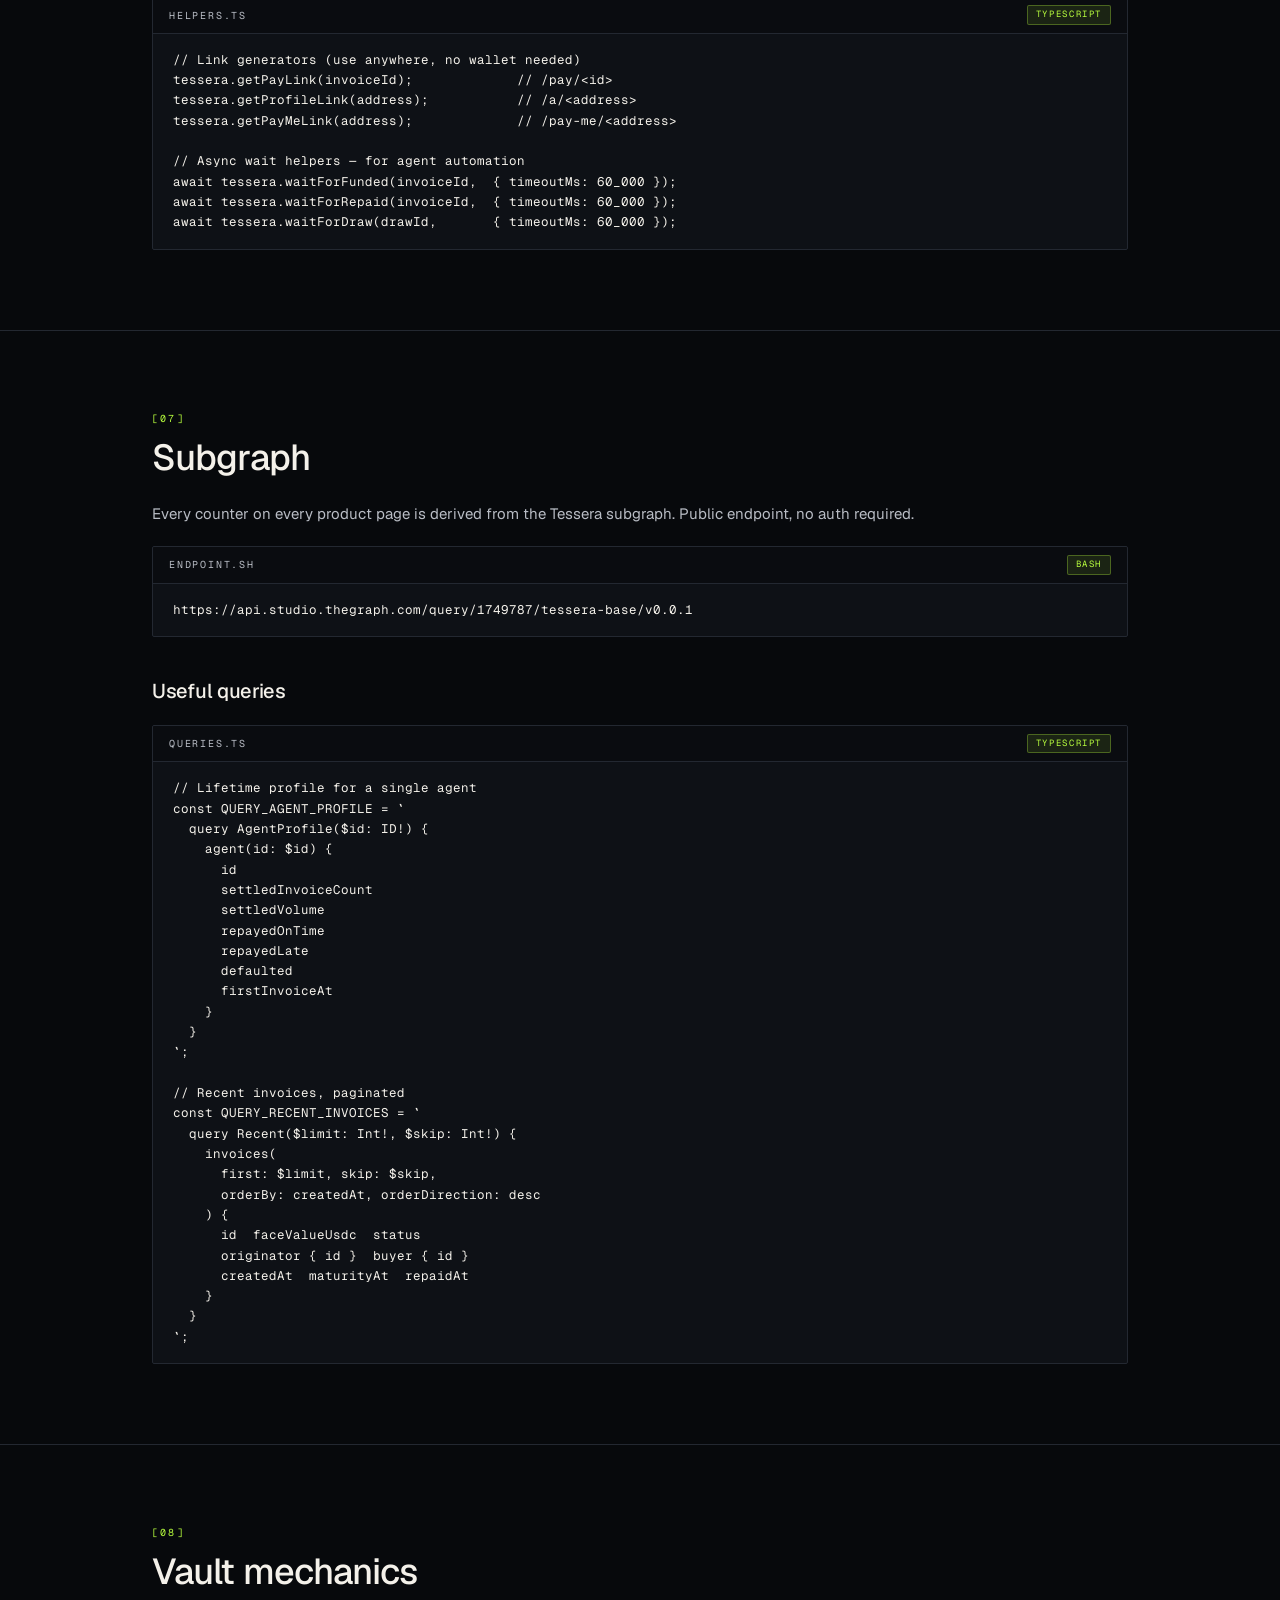
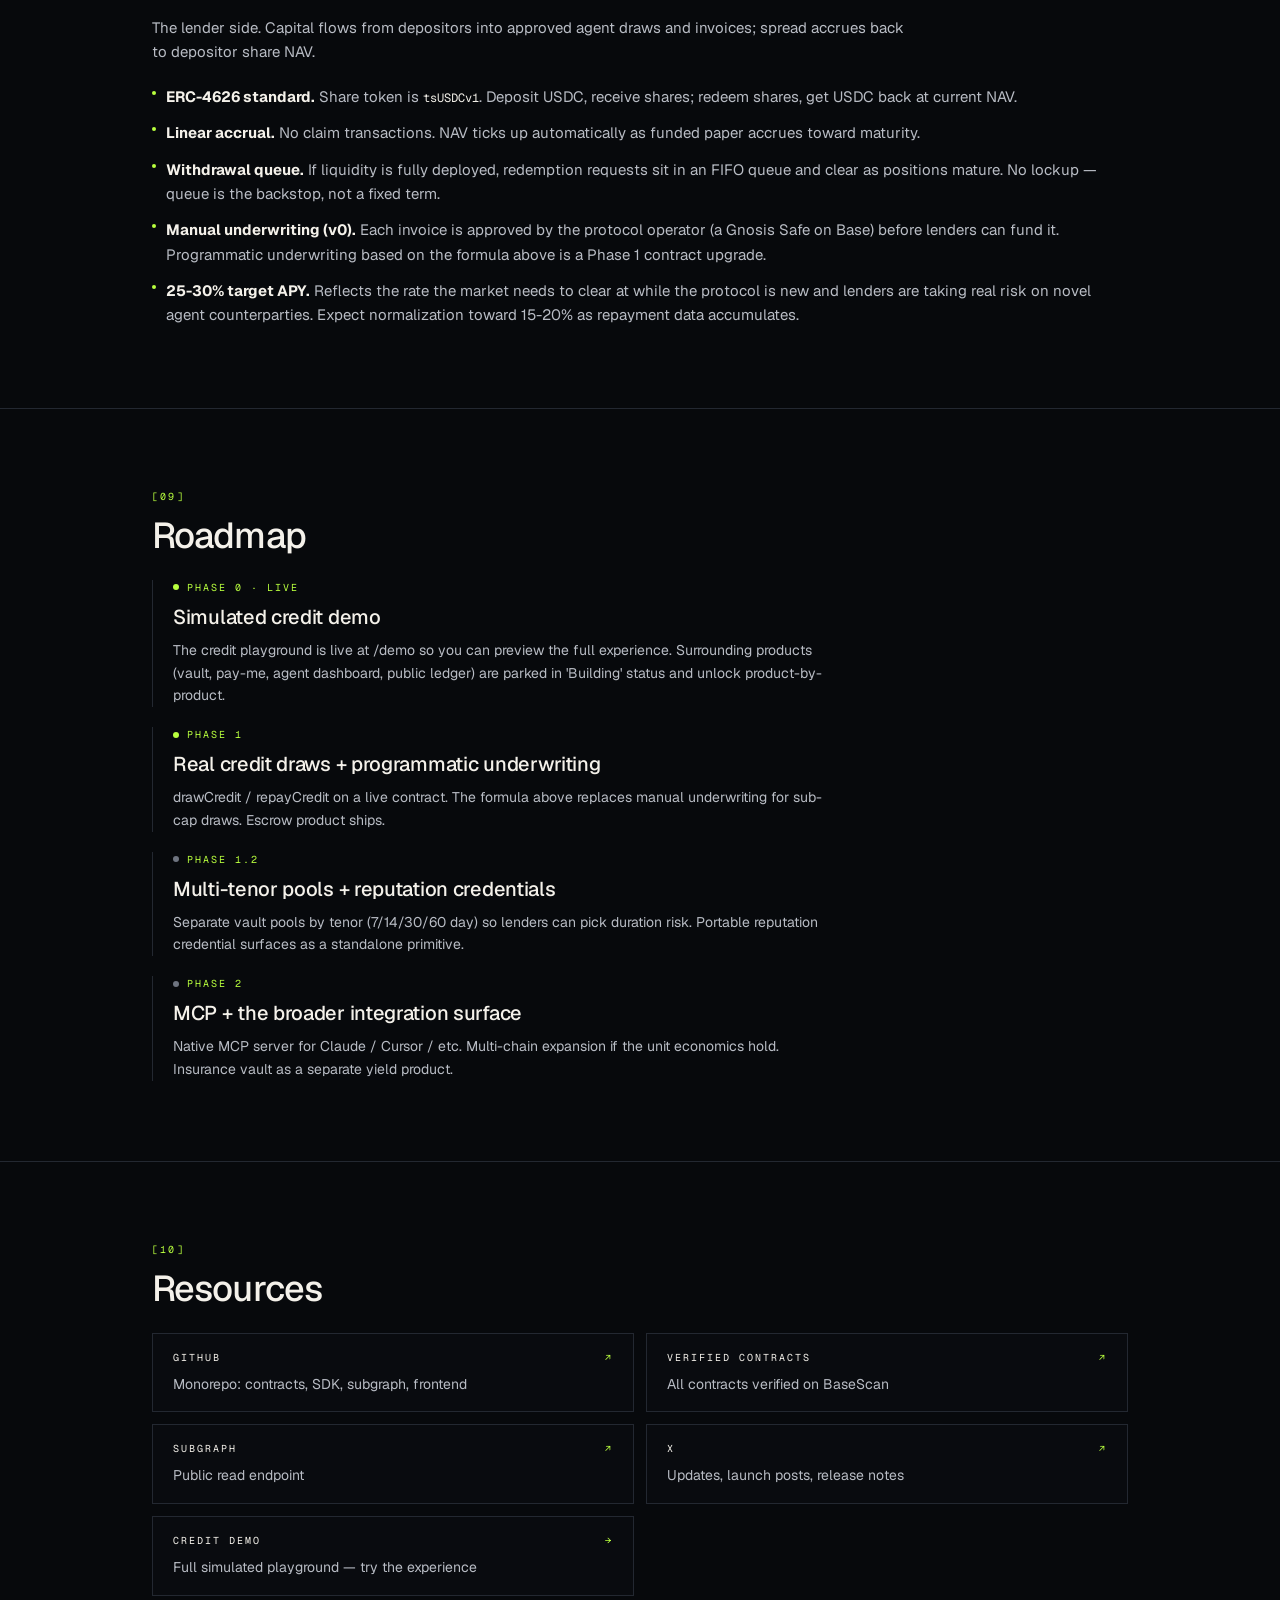
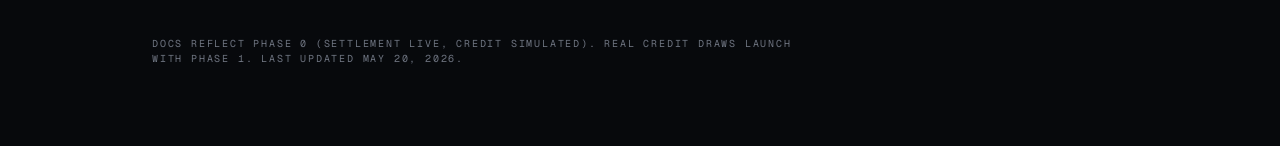
==== commit 147e0c84: "." ====
--- a/docs/index.html
+++ b/docs/index.html
@@ -114,7 +114,7 @@
                             </svg>
                             <span>Verified on BaseScan</span>
                             <span class="num text-mute">·</span>
-                            <span class="num text-bone/80">0x4ead…cd52</span>
+                            <span class="num text-bone/80">0xb461...1b07</span>
                         </a>
                     </div>
                     <nav aria-label="Docs table of contents" class="mt-12 border border-smoke bg-obsidian/40 px-6 py-5">
@@ -803,7 +803,7 @@
             self.__next_f.push([1, "0:{\"P\":null,\"b\":\"Ft8yQvG0eABV3Ahklr-UZ\",\"p\":\"\",\"c\":[\"\",\"docs\"],\"i\":false,\"f\":[[[\"\",{\"children\":[\"docs\",{\"children\":[\"__PAGE__\",{}]}]},\"$undefined\",\"$undefined\",true],[\"\",[\"$\",\"$1\",\"c\",{\"children\":[[[\"$\",\"link\",\"0\",{\"rel\":\"stylesheet\",\"href\":\"/_next/static/css/622368f7f0db5441.css\",\"precedence\":\"next\",\"crossOrigin\":\"$undefined\",\"nonce\":\"$undefined\"}]],[\"$\",\"html\",null,{\"lang\":\"en\",\"className\":\"__variable_245d8d __variable_97c177 dark\",\"style\":{\"--font-geist\":\"'GeistSans', 'GeistSans Fallback'\",\"--font-geist-mono\":\"'GeistMono', ui-monospace, SFMono-Regular, Roboto Mono, Menlo, Monaco, Liberation Mono, DejaVu Sans Mono, Courier New, monospace\"},\"children\":[\"$\",\"body\",null,{\"className\":\"bg-ink text-bone antialiased\",\"children\":[\"$\",\"$L2\",null,{\"children\":[\"$\",\"$L3\",null,{\"parallelRouterKey\":\"children\",\"error\":\"$undefined\",\"errorStyles\":\"$undefined\",\"errorScripts\":\"$undefined\",\"template\":[\"$\",\"$L4\",null,{}],\"templateStyles\":\"$undefined\",\"templateScripts\":\"$undefined\",\"notFound\":[[[\"$\",\"title\",null,{\"children\":\"404: This page could not be found.\"}],[\"$\",\"div\",null,{\"style\":{\"fontFamily\":\"system-ui,\\\"Segoe UI\\\",Roboto,Helvetica,Arial,sans-serif,\\\"Apple Color Emoji\\\",\\\"Segoe UI Emoji\\\"\",\"height\":\"100vh\",\"textAlign\":\"center\",\"display\":\"flex\",\"flexDirection\":\"column\",\"alignItems\":\"center\",\"justifyContent\":\"center\"},\"children\":[\"$\",\"div\",null,{\"children\":[[\"$\",\"style\",null,{\"dangerouslySetInnerHTML\":{\"__html\":\"body{color:#000;background:#fff;margin:0}.next-error-h1{border-right:1px solid rgba(0,0,0,.3)}@media (prefers-color-scheme:dark){body{color:#fff;background:#000}.next-error-h1{border-right:1px solid rgba(255,255,255,.3)}}\"}}],[\"$\",\"h1\",null,{\"className\":\"next-error-h1\",\"style\":{\"display\":\"inline-block\",\"margin\":\"0 20px 0 0\",\"padding\":\"0 23px 0 0\",\"fontSize\":24,\"fontWeight\":500,\"verticalAlign\":\"top\",\"lineHeight\":\"49px\"},\"children\":404}],[\"$\",\"div\",null,{\"style\":{\"display\":\"inline-block\"},\"children\":[\"$\",\"h2\",null,{\"style\":{\"fontSize\":14,\"fontWeight\":400,\"lineHeight\":\"49px\",\"margin\":0},\"children\":\"This page could not be found.\"}]}]]}]}]],[]],\"forbidden\":\"$undefined\",\"unauthorized\":\"$undefined\"}]}]}]}]]}],{\"children\":[\"docs\",[\"$\",\"$1\",\"c\",{\"children\":[null,[\"$\",\"$L3\",null,{\"parallelRouterKey\":\"children\",\"error\":\"$undefined\",\"errorStyles\":\"$undefined\",\"errorScripts\":\"$undefined\",\"template\":[\"$\",\"$L4\",null,{}],\"templateStyles\":\"$undefined\",\"templateScripts\":\"$undefined\",\"notFound\":\"$undefined\",\"forbidden\":\"$undefined\",\"unauthorized\":\"$undefined\"}]]}],{\"children\":[\"__PAGE__\",[\"$\",\"$1\",\"c\",{\"children\":[[[\"$\",\"$L5\",null,{}],[\"$\",\"main\",null,{\"className\":\"min-h-screen bg-ink\",\"children\":[[\"$\",\"section\",null,{\"className\":\"relative border-b border-smoke\",\"children\":[[\"$\",\"div\",null,{\"aria-hidden\":true,\"className\":\"pointer-events-none absolute inset-0\",\"style\":{\"backgroundImage\":\"radial-gradient(ellipse 60% 50% at 50% 0%, rgba(184,255,62,0.07), transparent 65%)\"}}],[\"$\",\"div\",null,{\"className\":\"relative mx-auto max-w-5xl px-6 pb-16 pt-20 md:pt-28\",\"children\":[[\"$\",\"div\",null,{\"className\":\"flex items-center gap-3 font-mono text-[11px] uppercase tracking-[0.18em] \",\"children\":[[\"$\",\"span\",null,{\"className\":\"text-mute\",\"children\":[\"[\",\"D0\",\"]\"]}],[\"$\",\"span\",null,{\"className\":\"h-px flex-1 max-w-12 bg-smoke\"}],[\"$\",\"span\",null,{\"className\":\"text-bone\",\"children\":\"Docs · Base Mainnet\"}]]}],[\"$\",\"div\",null,{\"className\":\"mt-7 flex flex-wrap items-start justify-between gap-6\",\"children\":[[\"$\",\"div\",null,{\"children\":[[\"$\",\"h1\",null,{\"className\":\"max-w-3xl font-display text-[clamp(2.2rem,5vw,4rem)] font-medium leading-[1.02] tracking-[-0.03em] text-bone\",\"children\":[\"Build credit for AI agents\",\" \",[\"$\",\"span\",null,{\"className\":\"gradient-text-warm\",\"children\":\"on Base.\"}]]}],[\"$\",\"p\",null,{\"className\":\"mt-5 max-w-2xl text-[1.05rem] leading-relaxed text-ash\",\"children\":\"Tessera is a USDC credit protocol for AI agents. Settlement history goes in, programmable credit lines come out. This page is the engineering surface: how the underwriter scores agents, how to integrate the SDK, and how every product on the platform fits together.\"}],[\"$\",\"p\",null,{\"className\":\"mt-3 font-mono text-[10px] uppercase tracking-[0.18em] text-mute\",\"children\":\"Live on Base mainnet · v0.0.1 SDK · subgraph synced\"}]]}],[\"$\",\"a\",null,{\"href\":\"https://basescan.org/address/0xb461941c658a1505a57b91ccb8dbcf411ac51b07#code\",\"target\":\"_blank\",\"rel\":\"noopener noreferrer\",\"className\":\"focus-ring inline-flex items-center gap-2 rounded-sm border border-lumen/40 bg-lumen/5 px-3 py-1.5 font-mono text-[10px] uppercase tracking-[0.18em] text-lumen hover:bg-lumen/10\",\"children\":[\"$L6\",\"$L7\",\"$L8\",\"$L9\"]}]]}],\"$La\"]}]]}],\"$Lb\",\"$Lc\",\"$Ld\",\"$Le\",\"$Lf\",\"$L10\",\"$L11\",\"$L12\",\"$L13\",\"$L14\"]}]],null,\"$L15\"]}],{},null,false]},null,false]},null,false],\"$L16\",false]],\"m\":\"$undefined\",\"G\":[\"$17\",[]],\"s\":false,\"S\":true}\n"])
         </script>
         <script>
-            self.__next_f.push([1, "29:I[60433,[],\"OutletBoundary\"]\n2b:I[19884,[],\"AsyncMetadataOutlet\"]\n2d:I[60433,[],\"ViewportBoundary\"]\n2f:I[60433,[],\"MetadataBoundary\"]\n30:\"$Sreact.suspense\"\n6:[\"$\",\"svg\",null,{\"viewBox\":\"0 0 12 12\",\"width\":\"10\",\"height\":\"10\",\"fill\":\"none\",\"stroke\":\"currentColor\",\"strokeWidth\":\"2\",\"strokeLinecap\":\"round\",\"strokeLinejoin\":\"round\",\"aria-hidden\":\"true\",\"children\":[\"$\",\"path\",null,{\"d\":\"M2 6.5 5 9.5 10 3.5\"}]}]\n7:[\"$\",\"span\",null,{\"children\":\"Verified on BaseScan\"}]\n8:[\"$\",\"span\",null,{\"className\":\"num text-mute\",\"children\":\"·\"}]\n9:[\"$\",\"span\",null,{\"className\":\"num text-bone/80\",\"children\":\"0x4ead…cd52\"}]\n"])
+            self.__next_f.push([1, "29:I[60433,[],\"OutletBoundary\"]\n2b:I[19884,[],\"AsyncMetadataOutlet\"]\n2d:I[60433,[],\"ViewportBoundary\"]\n2f:I[60433,[],\"MetadataBoundary\"]\n30:\"$Sreact.suspense\"\n6:[\"$\",\"svg\",null,{\"viewBox\":\"0 0 12 12\",\"width\":\"10\",\"height\":\"10\",\"fill\":\"none\",\"stroke\":\"currentColor\",\"strokeWidth\":\"2\",\"strokeLinecap\":\"round\",\"strokeLinejoin\":\"round\",\"aria-hidden\":\"true\",\"children\":[\"$\",\"path\",null,{\"d\":\"M2 6.5 5 9.5 10 3.5\"}]}]\n7:[\"$\",\"span\",null,{\"children\":\"Verified on BaseScan\"}]\n8:[\"$\",\"span\",null,{\"className\":\"num text-mute\",\"children\":\"·\"}]\n9:[\"$\",\"span\",null,{\"className\":\"num text-bone/80\",\"children\":\"0xb461...1b07\"}]\n"])
         </script>
         <script>
             self.__next_f.push([1, "a:[\"$\",\"nav\",null,{\"aria-label\":\"Docs table of contents\",\"className\":\"mt-12 border border-smoke bg-obsidian/40 px-6 py-5\",\"children\":[[\"$\",\"div\",null,{\"className\":\"font-mono text-[10px] uppercase tracking-[0.22em] text-mute\",\"children\":\"On this page\"}],[\"$\",\"ul\",null,{\"className\":\"mt-3 grid grid-cols-1 gap-x-6 gap-y-2 md:grid-cols-2\",\"children\":[[\"$\",\"li\",\"what-is-tessera\",{\"children\":[\"$\",\"a\",null,{\"href\":\"#what-is-tessera\",\"className\":\"group flex items-center gap-3 font-mono text-xs uppercase tracking-[0.16em] text-ash transition-colors hover:text-lumen\",\"children\":[[\"$\",\"span\",null,{\"className\":\"text-mute group-hover:text-lumen\",\"children\":\"01\"}],\"What is Tessera\"]}]}],[\"$\",\"li\",\"quickstart\",{\"children\":[\"$\",\"a\",null,{\"href\":\"#quickstart\",\"className\":\"group flex items-center gap-3 font-mono text-xs uppercase tracking-[0.16em] text-ash transition-colors hover:text-lumen\",\"children\":[[\"$\",\"span\",null,{\"className\":\"text-mute group-hover:text-lumen\",\"children\":\"02\"}],\"Quickstart\"]}]}],[\"$\",\"li\",\"product-suite\",{\"children\":[\"$\",\"a\",null,{\"href\":\"#product-suite\",\"className\":\"group flex items-center gap-3 font-mono text-xs uppercase tracking-[0.16em] text-ash transition-colors hover:text-lumen\",\"children\":[[\"$\",\"span\",null,{\"className\":\"text-mute group-hover:text-lumen\",\"children\":\"03\"}],\"Product suite\"]}]}],[\"$\",\"li\",\"credit-underwriting\",{\"children\":[\"$\",\"a\",null,{\"href\":\"#credit-underwriting\",\"className\":\"group flex items-center gap-3 font-mono text-xs uppercase tracking-[0.16em] text-ash transition-colors hover:text-lumen\",\"children\":[[\"$\",\"span\",null,{\"className\":\"text-mute group-hover:text-lumen\",\"children\":\"04\"}],\"Credit underwriting\"]}]}],[\"$\",\"li\",\"settlement-protocol\",{\"children\":[\"$\",\"a\",null,{\"href\":\"#settlement-protocol\",\"className\":\"group flex items-center gap-3 font-mono text-xs uppercase tracking-[0.16em] text-ash transition-colors hover:text-lumen\",\"children\":[[\"$\",\"span\",null,{\"className\":\"text-mute group-hover:text-lumen\",\"children\":\"05\"}],\"Settlement protocol\"]}]}],[\"$\",\"li\",\"sdk-reference\",{\"children\":[\"$\",\"a\",null,{\"href\":\"#sdk-reference\",\"className\":\"group flex items-center gap-3 font-mono text-xs uppercase tracking-[0.16em] text-ash transition-colors hover:text-lumen\",\"children\":[[\"$\",\"span\",null,{\"className\":\"text-mute group-hover:text-lumen\",\"children\":\"06\"}],\"SDK reference\"]}]}],[\"$\",\"li\",\"subgraph\",{\"children\":[\"$\",\"a\",null,{\"href\":\"#subgraph\",\"className\":\"group flex items-center gap-3 font-mono text-xs uppercase tracking-[0.16em] text-ash transition-colors hover:text-lumen\",\"children\":[[\"$\",\"span\",null,{\"className\":\"text-mute group-hover:text-lumen\",\"children\":\"07\"}],\"Subgraph\"]}]}],[\"$\",\"li\",\"vault-mechanics\",{\"children\":[\"$\",\"a\",null,{\"href\":\"#vault-mechanics\",\"className\":\"group flex items-center gap-3 font-mono text-xs uppercase tracking-[0.16em] text-ash transition-colors hover:text-lumen\",\"children\":[[\"$\",\"span\",null,{\"className\":\"text-mute group-hover:text-lumen\",\"children\":\"08\"}],\"Vault mechanics\"]}]}],[\"$\",\"li\",\"roadmap\",{\"children\":[\"$\",\"a\",null,{\"href\":\"#roadmap\",\"className\":\"group flex items-center gap-3 font-mono text-xs uppercase tracking-[0.16em] text-ash transition-colors hover:text-lumen\",\"children\":[[\"$\",\"span\",null,{\"className\":\"text-mute group-hover:text-lumen\",\"children\":\"09\"}],\"Roadmap\"]}]}],[\"$\",\"li\",\"resources\",{\"children\":[\"$\",\"a\",null,{\"href\":\"#resources\",\"className\":\"group flex items-center gap-3 font-mono text-xs uppercase tracking-[0.16em] text-ash transition-colors hover:text-lumen\",\"children\":[[\"$\",\"span\",null,{\"className\":\"text-mute group-hover:text-lumen\",\"children\":\"10\"}],\"Resources\"]}]}]]}]]}]\n"])
